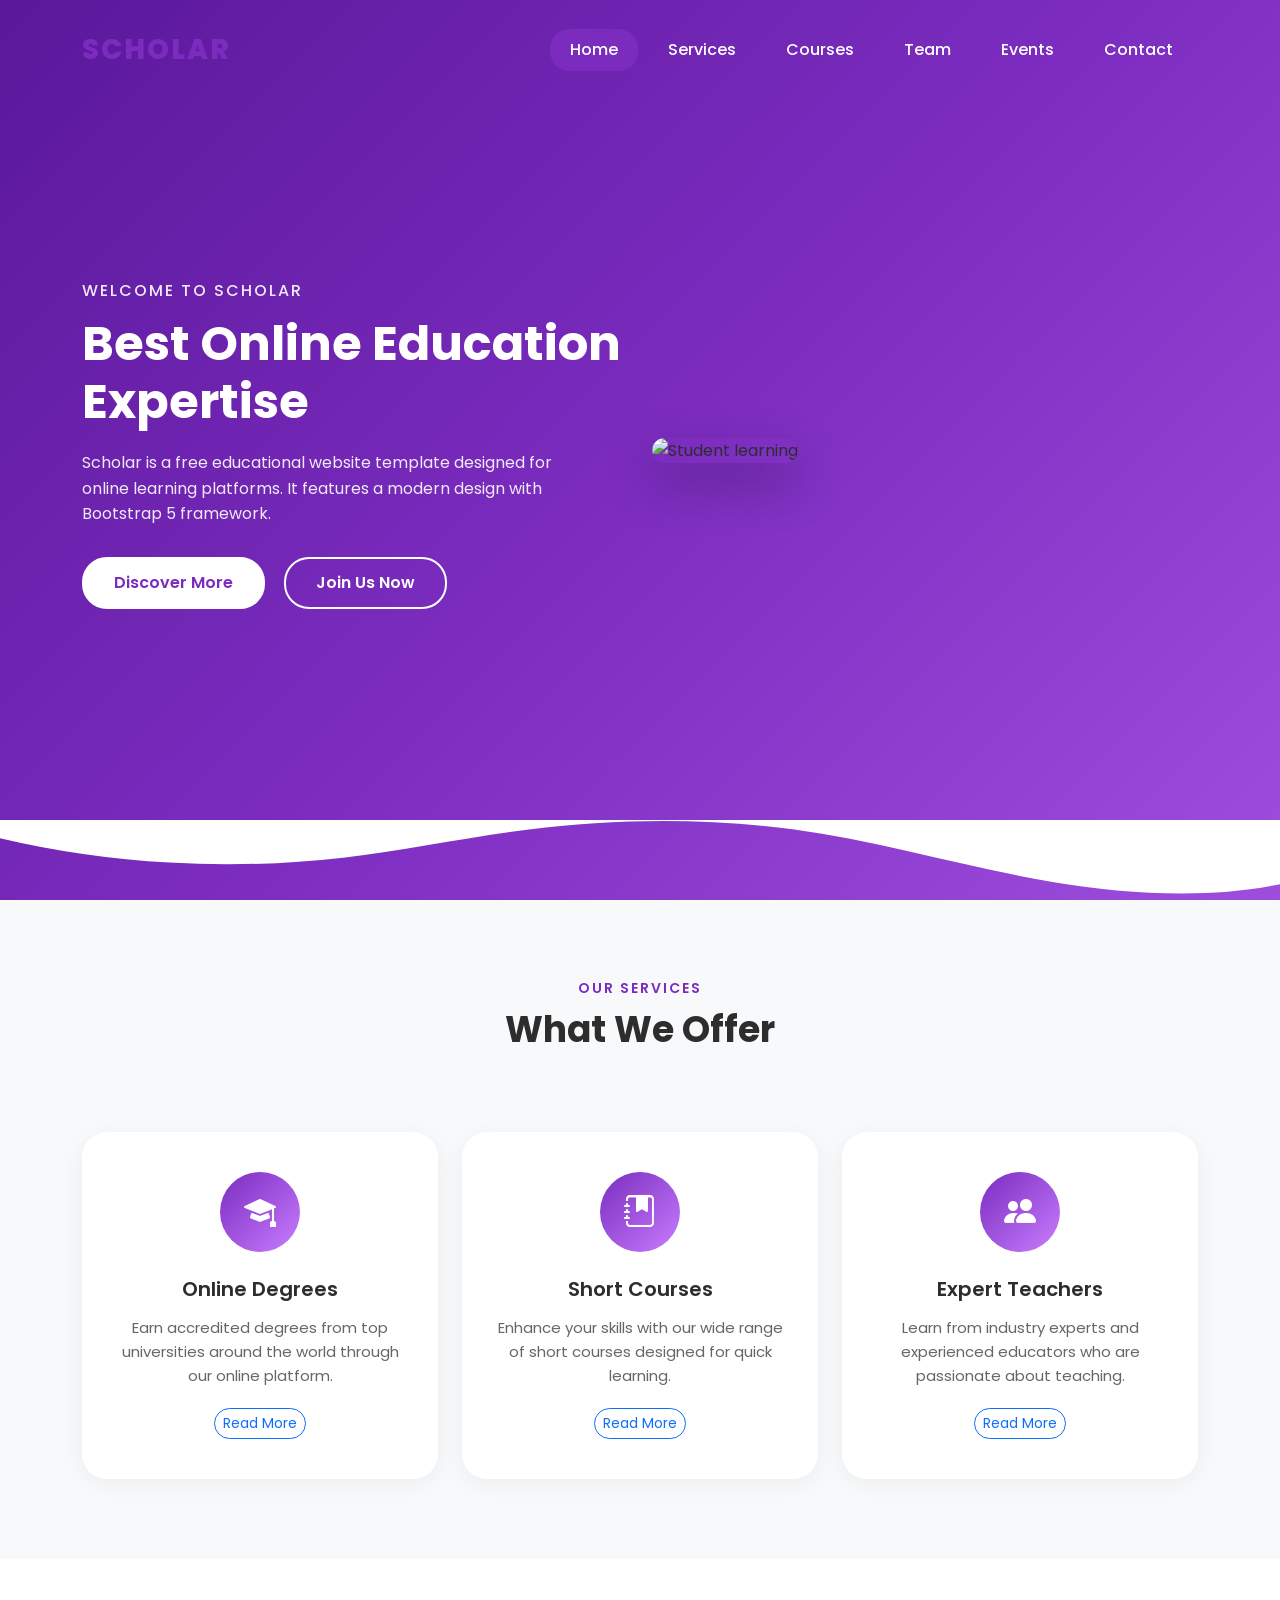
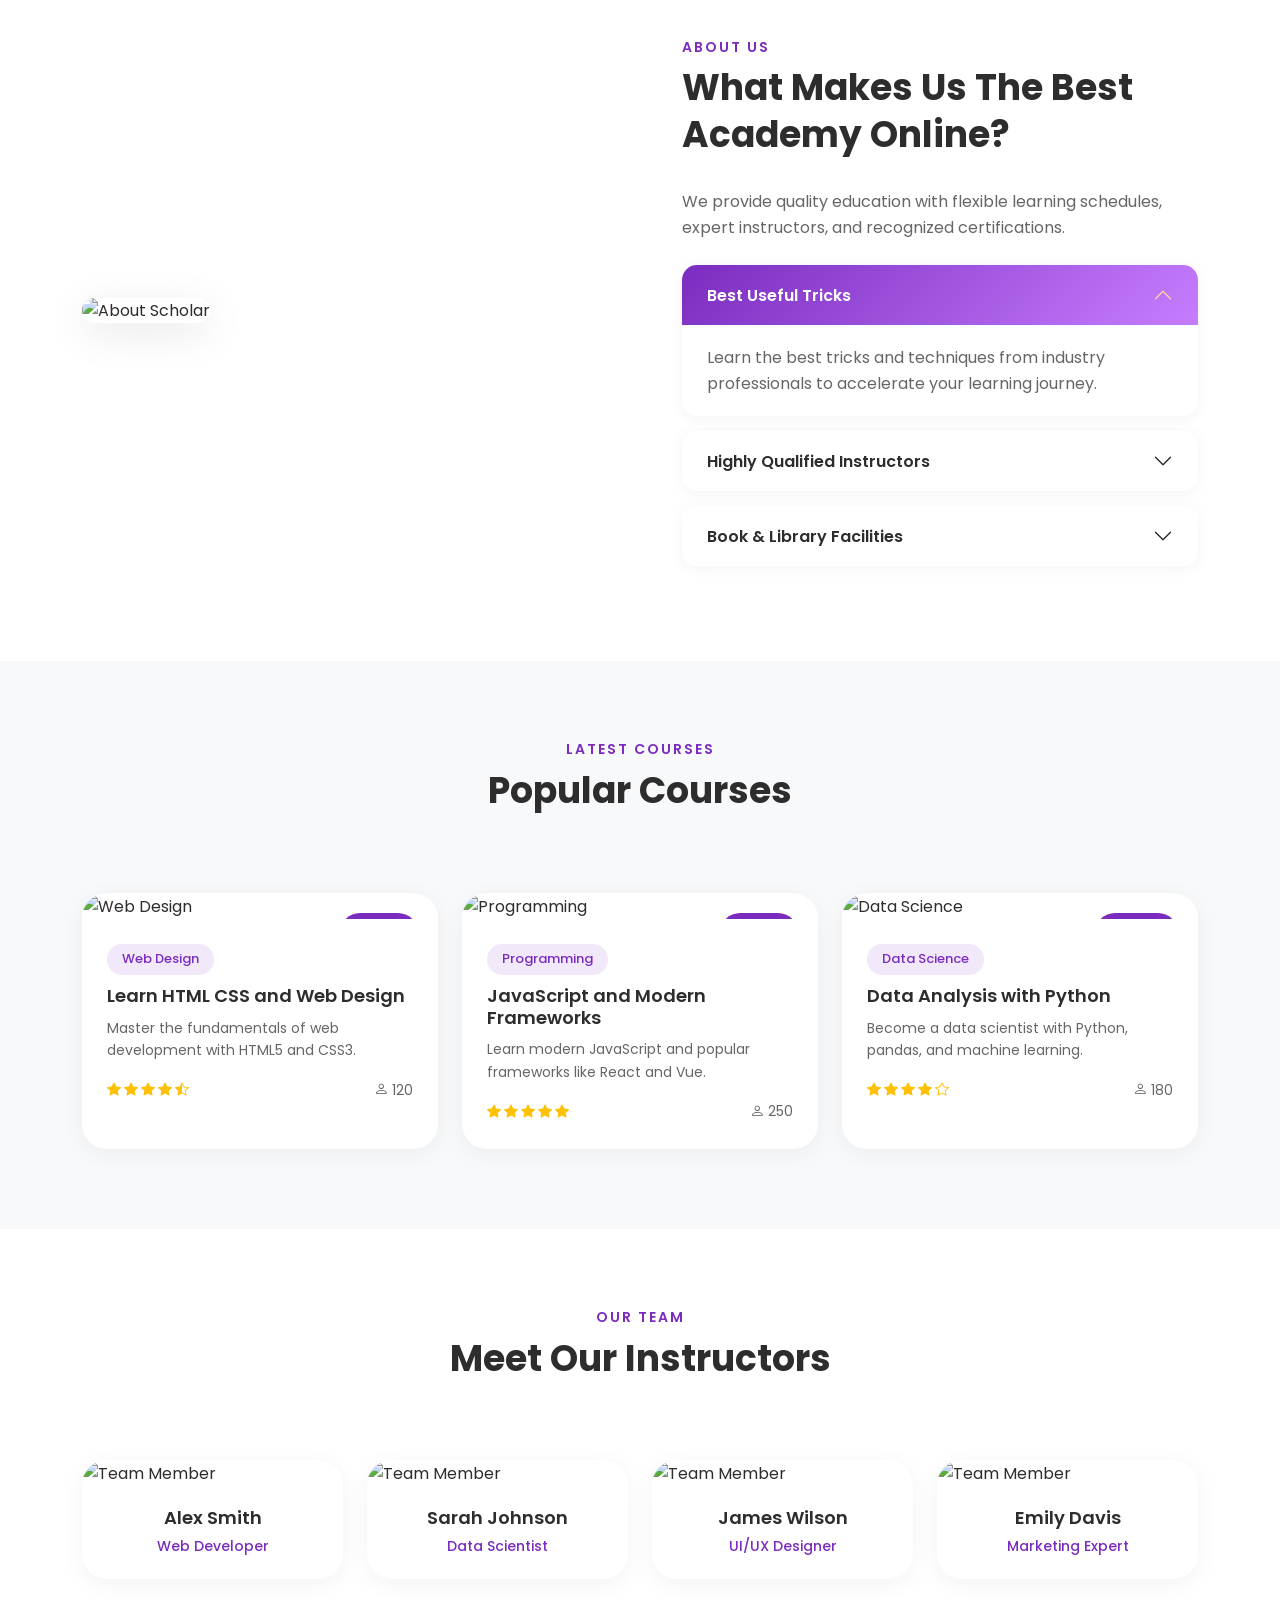
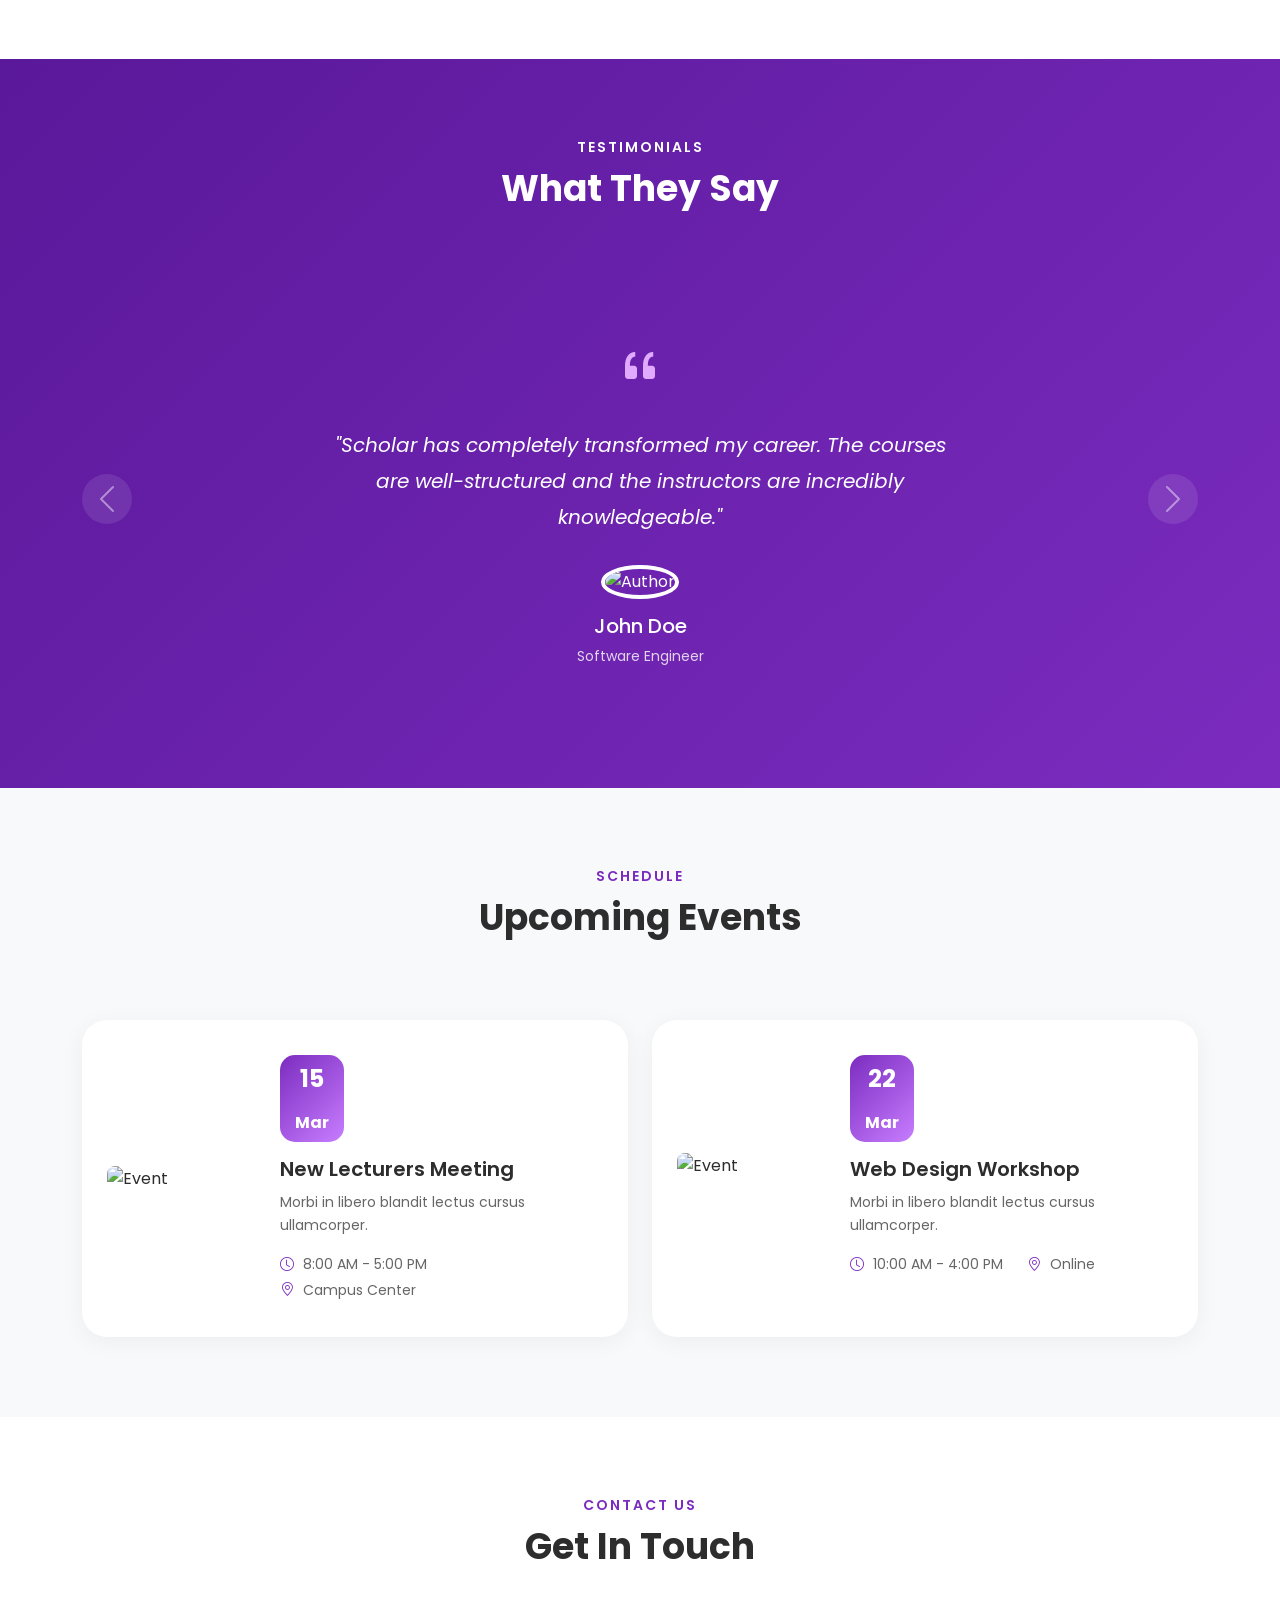
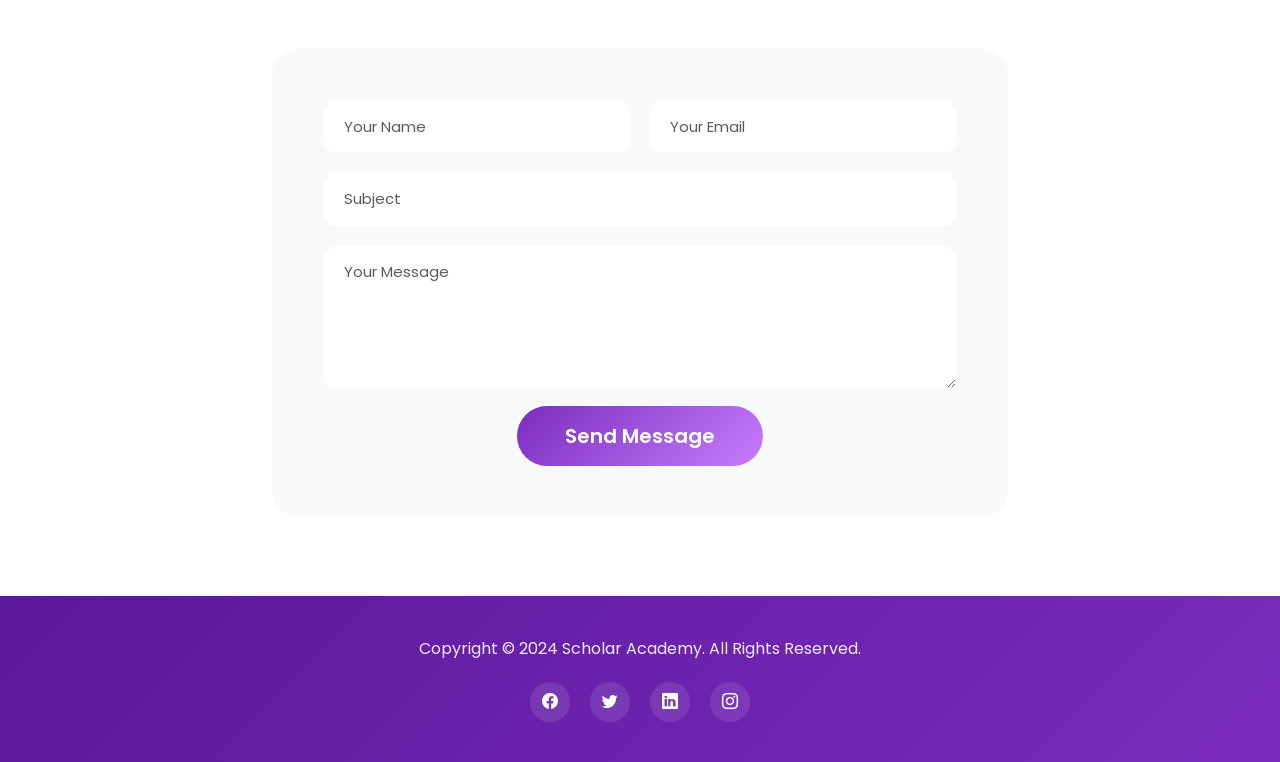
==== index.html @ 79c18589 "Add files via upload" ====
<!DOCTYPE html>
<html lang="en">
<head>
    <meta charset="UTF-8">
    <meta name="viewport" content="width=device-width, initial-scale=1.0">
    <title>Scholar - Educational Website Template</title>
    
    <!-- Bootstrap 5.3 CSS -->
    <link href="https://cdn.jsdelivr.net/npm/bootstrap@5.3.0/dist/css/bootstrap.min.css" rel="stylesheet">
    <!-- Bootstrap Icons -->
    <link rel="stylesheet" href="https://cdn.jsdelivr.net/npm/bootstrap-icons@1.10.0/font/bootstrap-icons.css">
    <!-- Google Fonts -->
    <link href="https://fonts.googleapis.com/css2?family=Poppins:wght@300;400;500;600;700;800&display=swap" rel="stylesheet">
    <!-- Custom CSS -->
    <link rel="stylesheet" href="assets/css/style.css">
</head>
<body>

    <!-- Preloader -->
    <div id="js-preloader" class="js-preloader">
        <div class="preloader-inner">
            <span class="dot"></span>
            <div class="dots">
                <span></span>
                <span></span>
                <span></span>
            </div>
        </div>
    </div>

    <!-- Header -->
    <header class="header-area header-sticky">
        <div class="container">
            <div class="row">
                <div class="col-12">
                    <nav class="main-nav navbar navbar-expand-lg">
                        <a href="#" class="logo navbar-brand">
                            <h1>SCHOLAR</h1>
                        </a>
                        <button class="navbar-toggler" type="button" data-bs-toggle="collapse" data-bs-target="#navbarNav">
                            <span class="navbar-toggler-icon"></span>
                        </button>
                        <div class="collapse navbar-collapse" id="navbarNav">
                            <ul class="navbar-nav ms-auto">
                                <li class="nav-item"><a href="#top" class="nav-link active">Home</a></li>
                                <li class="nav-item"><a href="#services" class="nav-link">Services</a></li>
                                <li class="nav-item"><a href="#courses" class="nav-link">Courses</a></li>
                                <li class="nav-item"><a href="#team" class="nav-link">Team</a></li>
                                <li class="nav-item"><a href="#events" class="nav-link">Events</a></li>
                                <li class="nav-item"><a href="#contact" class="nav-link">Contact</a></li>
                            </ul>
                        </div>
                    </nav>
                </div>
            </div>
        </div>
    </header>

    <!-- Hero Section -->
    <section class="section main-banner" id="top">
        <div class="container">
            <div class="row align-items-center">
                <div class="col-lg-6">
                    <div class="header-text">
                        <h6>Welcome to Scholar</h6>
                        <h2>Best Online Education Expertise</h2>
                        <p>Scholar is a free educational website template designed for online learning platforms. It features a modern design with Bootstrap 5 framework.</p>
                        <div class="buttons">
                            <a href="#courses" class="btn btn-primary">Discover More</a>
                            <a href="#contact" class="btn btn-outline-light">Join Us Now</a>
                        </div>
                    </div>
                </div>
                <div class="col-lg-6">
                    <div class="right-image">
                        <img src="https://images.unsplash.com/photo-1523050854058-8df90110c9f1?w=600&h=500&fit=crop" alt="Student learning" class="img-fluid rounded-4">
                    </div>
                </div>
            </div>
        </div>
        <div class="custom-shape-divider-bottom">
            <svg data-name="Layer 1" xmlns="http://www.w3.org/2000/svg" viewBox="0 0 1200 120" preserveAspectRatio="none">
                <path d="M321.39,56.44c58-10.79,114.16-30.13,172-41.86,82.39-16.72,168.19-17.73,250.45-.39C823.78,31,906.67,72,985.66,92.83c70.05,18.48,146.53,26.09,214.34,3V0H0V27.35A600.21,600.21,0,0,0,321.39,56.44Z" fill="#ffffff"></path>
            </svg>
        </div>
    </section>

    <!-- Services Section -->
    <section class="section services" id="services">
        <div class="container">
            <div class="row">
                <div class="col-lg-12 text-center mb-5">
                    <div class="section-heading">
                        <h6>Our Services</h6>
                        <h2>What We Offer</h2>
                    </div>
                </div>
            </div>
            <div class="row g-4">
                <div class="col-lg-4 col-md-6">
                    <div class="service-item">
                        <div class="icon">
                            <i class="bi bi-mortarboard-fill"></i>
                        </div>
                        <div class="main-content">
                            <h4>Online Degrees</h4>
                            <p>Earn accredited degrees from top universities around the world through our online platform.</p>
                            <a href="#" class="btn btn-sm btn-outline-primary rounded-pill">Read More</a>
                        </div>
                    </div>
                </div>
                <div class="col-lg-4 col-md-6">
                    <div class="service-item">
                        <div class="icon">
                            <i class="bi bi-journal-bookmark-fill"></i>
                        </div>
                        <div class="main-content">
                            <h4>Short Courses</h4>
                            <p>Enhance your skills with our wide range of short courses designed for quick learning.</p>
                            <a href="#" class="btn btn-sm btn-outline-primary rounded-pill">Read More</a>
                        </div>
                    </div>
                </div>
                <div class="col-lg-4 col-md-6">
                    <div class="service-item">
                        <div class="icon">
                            <i class="bi bi-people-fill"></i>
                        </div>
                        <div class="main-content">
                            <h4>Expert Teachers</h4>
                            <p>Learn from industry experts and experienced educators who are passionate about teaching.</p>
                            <a href="#" class="btn btn-sm btn-outline-primary rounded-pill">Read More</a>
                        </div>
                    </div>
                </div>
            </div>
        </div>
    </section>

    <!-- About/Accordion Section -->
    <section class="section about" id="about">
        <div class="container">
            <div class="row align-items-center">
                <div class="col-lg-6">
                    <div class="about-image">
                        <img src="https://images.unsplash.com/photo-1524178232363-1fb2b075b655?w=600&h=500&fit=crop" alt="About Scholar" class="img-fluid rounded-4">
                    </div>
                </div>
                <div class="col-lg-6">
                    <div class="about-content">
                        <div class="section-heading">
                            <h6>About Us</h6>
                            <h2>What Makes Us The Best Academy Online?</h2>
                        </div>
                        <p>We provide quality education with flexible learning schedules, expert instructors, and recognized certifications.</p>
                        
                        <div class="accordion" id="accordionExample">
                            <div class="accordion-item">
                                <h2 class="accordion-header">
                                    <button class="accordion-button" type="button" data-bs-toggle="collapse" data-bs-target="#collapseOne">
                                        Best Useful Tricks
                                    </button>
                                </h2>
                                <div id="collapseOne" class="accordion-collapse collapse show" data-bs-parent="#accordionExample">
                                    <div class="accordion-body">
                                        Learn the best tricks and techniques from industry professionals to accelerate your learning journey.
                                    </div>
                                </div>
                            </div>
                            <div class="accordion-item">
                                <h2 class="accordion-header">
                                    <button class="accordion-button collapsed" type="button" data-bs-toggle="collapse" data-bs-target="#collapseTwo">
                                        Highly Qualified Instructors
                                    </button>
                                </h2>
                                <div id="collapseTwo" class="accordion-collapse collapse" data-bs-parent="#accordionExample">
                                    <div class="accordion-body">
                                        Our instructors hold advanced degrees and have years of real-world experience in their fields.
                                    </div>
                                </div>
                            </div>
                            <div class="accordion-item">
                                <h2 class="accordion-header">
                                    <button class="accordion-button collapsed" type="button" data-bs-toggle="collapse" data-bs-target="#collapseThree">
                                        Book & Library Facilities
                                    </button>
                                </h2>
                                <div id="collapseThree" class="accordion-collapse collapse" data-bs-parent="#accordionExample">
                                    <div class="accordion-body">
                                        Access our extensive digital library with thousands of books, journals, and research papers.
                                    </div>
                                </div>
                            </div>
                        </div>
                    </div>
                </div>
            </div>
        </div>
    </section>

    <!-- Courses Section -->
    <section class="section courses" id="courses">
        <div class="container">
            <div class="row">
                <div class="col-lg-12 text-center mb-5">
                    <div class="section-heading">
                        <h6>Latest Courses</h6>
                        <h2>Popular Courses</h2>
                    </div>
                </div>
            </div>
            <div class="row g-4">
                <div class="col-lg-4 col-md-6">
                    <div class="course-item">
                        <div class="thumb">
                            <img src="https://images.unsplash.com/photo-1516321318423-f06f85e504b3?w=400&h=250&fit=crop" alt="Web Design" class="img-fluid">
                            <div class="price">
                                <span>$120</span>
                            </div>
                        </div>
                        <div class="down-content">
                            <span class="category">Web Design</span>
                            <h4>Learn HTML CSS and Web Design</h4>
                            <p>Master the fundamentals of web development with HTML5 and CSS3.</p>
                            <div class="info">
                                <div class="row">
                                    <div class="col-8">
                                        <ul class="stars">
                                            <li><i class="bi bi-star-fill"></i></li>
                                            <li><i class="bi bi-star-fill"></i></li>
                                            <li><i class="bi bi-star-fill"></i></li>
                                            <li><i class="bi bi-star-fill"></i></li>
                                            <li><i class="bi bi-star-half"></i></li>
                                        </ul>
                                    </div>
                                    <div class="col-4 text-end">
                                        <span class="students"><i class="bi bi-person"></i> 120</span>
                                    </div>
                                </div>
                            </div>
                        </div>
                    </div>
                </div>
                <div class="col-lg-4 col-md-6">
                    <div class="course-item">
                        <div class="thumb">
                            <img src="https://images.unsplash.com/photo-1587620962725-abab7fe55159?w=400&h=250&fit=crop" alt="Programming" class="img-fluid">
                            <div class="price">
                                <span>$180</span>
                            </div>
                        </div>
                        <div class="down-content">
                            <span class="category">Programming</span>
                            <h4>JavaScript and Modern Frameworks</h4>
                            <p>Learn modern JavaScript and popular frameworks like React and Vue.</p>
                            <div class="info">
                                <div class="row">
                                    <div class="col-8">
                                        <ul class="stars">
                                            <li><i class="bi bi-star-fill"></i></li>
                                            <li><i class="bi bi-star-fill"></i></li>
                                            <li><i class="bi bi-star-fill"></i></li>
                                            <li><i class="bi bi-star-fill"></i></li>
                                            <li><i class="bi bi-star-fill"></i></li>
                                        </ul>
                                    </div>
                                    <div class="col-4 text-end">
                                        <span class="students"><i class="bi bi-person"></i> 250</span>
                                    </div>
                                </div>
                            </div>
                        </div>
                    </div>
                </div>
                <div class="col-lg-4 col-md-6">
                    <div class="course-item">
                        <div class="thumb">
                            <img src="https://images.unsplash.com/photo-1551288049-bebda4e38f71?w=400&h=250&fit=crop" alt="Data Science" class="img-fluid">
                            <div class="price">
                                <span>$240</span>
                            </div>
                        </div>
                        <div class="down-content">
                            <span class="category">Data Science</span>
                            <h4>Data Analysis with Python</h4>
                            <p>Become a data scientist with Python, pandas, and machine learning.</p>
                            <div class="info">
                                <div class="row">
                                    <div class="col-8">
                                        <ul class="stars">
                                            <li><i class="bi bi-star-fill"></i></li>
                                            <li><i class="bi bi-star-fill"></i></li>
                                            <li><i class="bi bi-star-fill"></i></li>
                                            <li><i class="bi bi-star-fill"></i></li>
                                            <li><i class="bi bi-star"></i></li>
                                        </ul>
                                    </div>
                                    <div class="col-4 text-end">
                                        <span class="students"><i class="bi bi-person"></i> 180</span>
                                    </div>
                                </div>
                            </div>
                        </div>
                    </div>
                </div>
            </div>
        </div>
    </section>

    <!-- Team Section -->
    <section class="section team" id="team">
        <div class="container">
            <div class="row">
                <div class="col-lg-12 text-center mb-5">
                    <div class="section-heading">
                        <h6>Our Team</h6>
                        <h2>Meet Our Instructors</h2>
                    </div>
                </div>
            </div>
            <div class="row g-4">
                <div class="col-lg-3 col-md-6">
                    <div class="team-member">
                        <div class="thumb">
                            <img src="https://images.unsplash.com/photo-1560250097-0b93528c311a?w=300&h=300&fit=crop&crop=face" alt="Team Member" class="img-fluid">
                            <div class="hover-effect">
                                <ul class="social-icons">
                                    <li><a href="#"><i class="bi bi-facebook"></i></a></li>
                                    <li><a href="#"><i class="bi bi-twitter"></i></a></li>
                                    <li><a href="#"><i class="bi bi-linkedin"></i></a></li>
                                </ul>
                            </div>
                        </div>
                        <div class="down-content">
                            <h4>Alex Smith</h4>
                            <span>Web Developer</span>
                        </div>
                    </div>
                </div>
                <div class="col-lg-3 col-md-6">
                    <div class="team-member">
                        <div class="thumb">
                            <img src="https://images.unsplash.com/photo-1573496359142-b8d87734a5a2?w=300&h=300&fit=crop&crop=face" alt="Team Member" class="img-fluid">
                            <div class="hover-effect">
                                <ul class="social-icons">
                                    <li><a href="#"><i class="bi bi-facebook"></i></a></li>
                                    <li><a href="#"><i class="bi bi-twitter"></i></a></li>
                                    <li><a href="#"><i class="bi bi-linkedin"></i></a></li>
                                </ul>
                            </div>
                        </div>
                        <div class="down-content">
                            <h4>Sarah Johnson</h4>
                            <span>Data Scientist</span>
                        </div>
                    </div>
                </div>
                <div class="col-lg-3 col-md-6">
                    <div class="team-member">
                        <div class="thumb">
                            <img src="https://images.unsplash.com/photo-1472099645785-5658abf4ff4e?w=300&h=300&fit=crop&crop=face" alt="Team Member" class="img-fluid">
                            <div class="hover-effect">
                                <ul class="social-icons">
                                    <li><a href="#"><i class="bi bi-facebook"></i></a></li>
                                    <li><a href="#"><i class="bi bi-twitter"></i></a></li>
                                    <li><a href="#"><i class="bi bi-linkedin"></i></a></li>
                                </ul>
                            </div>
                        </div>
                        <div class="down-content">
                            <h4>James Wilson</h4>
                            <span>UI/UX Designer</span>
                        </div>
                    </div>
                </div>
                <div class="col-lg-3 col-md-6">
                    <div class="team-member">
                        <div class="thumb">
                            <img src="https://images.unsplash.com/photo-1580489944761-15a19d654956?w=300&h=300&fit=crop&crop=face" alt="Team Member" class="img-fluid">
                            <div class="hover-effect">
                                <ul class="social-icons">
                                    <li><a href="#"><i class="bi bi-facebook"></i></a></li>
                                    <li><a href="#"><i class="bi bi-twitter"></i></a></li>
                                    <li><a href="#"><i class="bi bi-linkedin"></i></a></li>
                                </ul>
                            </div>
                        </div>
                        <div class="down-content">
                            <h4>Emily Davis</h4>
                            <span>Marketing Expert</span>
                        </div>
                    </div>
                </div>
            </div>
        </div>
    </section>

    <!-- Testimonials Section -->
    <section class="section testimonials">
        <div class="container">
            <div class="row">
                <div class="col-lg-12 text-center mb-5">
                    <div class="section-heading">
                        <h6>Testimonials</h6>
                        <h2>What They Say</h2>
                    </div>
                </div>
            </div>
            <div id="testimonialCarousel" class="carousel slide" data-bs-ride="carousel">
                <div class="carousel-inner">
                    <div class="carousel-item active">
                        <div class="testimonial-item text-center">
                            <div class="icon"><i class="bi bi-quote"></i></div>
                            <p>"Scholar has completely transformed my career. The courses are well-structured and the instructors are incredibly knowledgeable."</p>
                            <div class="author">
                                <img src="https://images.unsplash.com/photo-1507003211169-0a1dd7228f2d?w=80&h=80&fit=crop&crop=face" alt="Author" class="rounded-circle">
                                <h4>John Doe</h4>
                                <span>Software Engineer</span>
                            </div>
                        </div>
                    </div>
                    <div class="carousel-item">
                        <div class="testimonial-item text-center">
                            <div class="icon"><i class="bi bi-quote"></i></div>
                            <p>"The flexibility of online learning combined with expert guidance made all the difference. Highly recommended!"</p>
                            <div class="author">
                                <img src="https://images.unsplash.com/photo-1494790108377-be9c29b29330?w=80&h=80&fit=crop&crop=face" alt="Author" class="rounded-circle">
                                <h4>Jane Smith</h4>
                                <span>Data Analyst</span>
                            </div>
                        </div>
                    </div>
                    <div class="carousel-item">
                        <div class="testimonial-item text-center">
                            <div class="icon"><i class="bi bi-quote"></i></div>
                            <p>"Best investment I've made in my education. The community support and resources are outstanding."</p>
                            <div class="author">
                                <img src="https://images.unsplash.com/photo-1500648767791-00dcc994a43e?w=80&h=80&fit=crop&crop=face" alt="Author" class="rounded-circle">
                                <h4>Michael Brown</h4>
                                <span>Product Manager</span>
                            </div>
                        </div>
                    </div>
                </div>
                <button class="carousel-control-prev" type="button" data-bs-target="#testimonialCarousel" data-bs-slide="prev">
                    <span class="carousel-control-prev-icon"></span>
                </button>
                <button class="carousel-control-next" type="button" data-bs-target="#testimonialCarousel" data-bs-slide="next">
                    <span class="carousel-control-next-icon"></span>
                </button>
            </div>
        </div>
    </section>

    <!-- Events Section -->
    <section class="section events" id="events">
        <div class="container">
            <div class="row">
                <div class="col-lg-12 text-center mb-5">
                    <div class="section-heading">
                        <h6>Schedule</h6>
                        <h2>Upcoming Events</h2>
                    </div>
                </div>
            </div>
            <div class="row g-4">
                <div class="col-lg-6">
                    <div class="event-item">
                        <div class="row align-items-center">
                            <div class="col-lg-4 col-sm-5">
                                <div class="image">
                                    <img src="https://images.unsplash.com/photo-1544531586-fde5298cdd40?w=300&h=200&fit=crop" alt="Event" class="img-fluid rounded-3">
                                </div>
                            </div>
                            <div class="col-lg-8 col-sm-7">
                                <div class="right-content">
                                    <ul class="date">
                                        <li><span>15</span><br>Mar</li>
                                    </ul>
                                    <a href="#"><h4>New Lecturers Meeting</h4></a>
                                    <p>Morbi in libero blandit lectus cursus ullamcorper.</p>
                                    <ul class="info">
                                        <li><i class="bi bi-clock"></i> 8:00 AM - 5:00 PM</li>
                                        <li><i class="bi bi-geo-alt"></i> Campus Center</li>
                                    </ul>
                                </div>
                            </div>
                        </div>
                    </div>
                </div>
                <div class="col-lg-6">
                    <div class="event-item">
                        <div class="row align-items-center">
                            <div class="col-lg-4 col-sm-5">
                                <div class="image">
                                    <img src="https://images.unsplash.com/photo-1524178232363-1fb2b075b655?w=300&h=200&fit=crop" alt="Event" class="img-fluid rounded-3">
                                </div>
                            </div>
                            <div class="col-lg-8 col-sm-7">
                                <div class="right-content">
                                    <ul class="date">
                                        <li><span>22</span><br>Mar</li>
                                    </ul>
                                    <a href="#"><h4>Web Design Workshop</h4></a>
                                    <p>Morbi in libero blandit lectus cursus ullamcorper.</p>
                                    <ul class="info">
                                        <li><i class="bi bi-clock"></i> 10:00 AM - 4:00 PM</li>
                                        <li><i class="bi bi-geo-alt"></i> Online</li>
                                    </ul>
                                </div>
                            </div>
                        </div>
                    </div>
                </div>
            </div>
        </div>
    </section>

    <!-- Contact Section -->
    <section class="section contact" id="contact">
        <div class="container">
            <div class="row">
                <div class="col-lg-12 text-center mb-5">
                    <div class="section-heading">
                        <h6>Contact Us</h6>
                        <h2>Get In Touch</h2>
                    </div>
                </div>
            </div>
            <div class="row">
                <div class="col-lg-8 offset-lg-2">
                    <form id="contactForm" class="contact-form">
                        <div class="row g-3">
                            <div class="col-md-6">
                                <input type="text" class="form-control" placeholder="Your Name" required>
                            </div>
                            <div class="col-md-6">
                                <input type="email" class="form-control" placeholder="Your Email" required>
                            </div>
                            <div class="col-12">
                                <input type="text" class="form-control" placeholder="Subject">
                            </div>
                            <div class="col-12">
                                <textarea class="form-control" rows="5" placeholder="Your Message" required></textarea>
                            </div>
                            <div class="col-12 text-center">
                                <button type="submit" class="btn btn-primary btn-lg rounded-pill px-5">Send Message</button>
                            </div>
                        </div>
                    </form>
                </div>
            </div>
        </div>
    </section>

    <!-- Footer -->
    <footer class="footer">
        <div class="container">
            <div class="row">
                <div class="col-lg-12 text-center">
                    <p>Copyright © 2024 Scholar Academy. All Rights Reserved.</p>
                    <ul class="social-links">
                        <li><a href="#"><i class="bi bi-facebook"></i></a></li>
                        <li><a href="#"><i class="bi bi-twitter"></i></a></li>
                        <li><a href="#"><i class="bi bi-linkedin"></i></a></li>
                        <li><a href="#"><i class="bi bi-instagram"></i></a></li>
                    </ul>
                </div>
            </div>
        </div>
    </footer>

    <!-- Bootstrap JS -->
    <script src="https://cdn.jsdelivr.net/npm/bootstrap@5.3.0/dist/js/bootstrap.bundle.min.js"></script>
    <!-- Custom JS -->
    <script src="assets/js/script.js"></script>
</body>
</html>
---- assets/css/style.css ----
/* ========================================
   Scholar Template - Custom Styles
   Based on TemplateMo 586 Scholar
   ======================================== */

/* Global Variables */
:root {
    --primary-color: #7b2cbf;
    --primary-light: #9d4edd;
    --primary-dark: #5a189a;
    --secondary-color: #c77dff;
    --accent-color: #e0aaff;
    --text-dark: #2d2d2d;
    --text-light: #666;
    --white: #ffffff;
    --light-bg: #f8f9fa;
    --border-radius: 25px;
    --transition: all 0.3s ease;
}

/* Base Styles */
* {
    margin: 0;
    padding: 0;
    box-sizing: border-box;
}

body {
    font-family: 'Poppins', sans-serif;
    color: var(--text-dark);
    line-height: 1.6;
    overflow-x: hidden;
}

a {
    text-decoration: none;
    color: inherit;
    transition: var(--transition);
}

ul {
    list-style: none;
    padding: 0;
    margin: 0;
}

/* Preloader */
.js-preloader {
    position: fixed;
    top: 0;
    left: 0;
    width: 100%;
    height: 100%;
    background: var(--white);
    z-index: 9999;
    display: flex;
    align-items: center;
    justify-content: center;
    transition: opacity 0.5s ease;
}

.js-preloader.loaded {
    opacity: 0;
    pointer-events: none;
}

.preloader-inner {
    position: relative;
    width: 142px;
    height: 40px;
}

.preloader-inner .dot {
    position: absolute;
    width: 16px;
    height: 16px;
    top: 12px;
    left: 15px;
    background: var(--primary-color);
    border-radius: 50%;
    transform: translateX(0);
    animation: dot 2.8s infinite linear;
}

.preloader-inner .dots {
    transform: translateX(0);
    margin-top: 12px;
    margin-left: 31px;
    animation: dots 2.8s infinite linear;
}

.preloader-inner .dots span {
    display: block;
    float: left;
    width: 16px;
    height: 16px;
    margin-left: 16px;
    background: var(--primary-color);
    border-radius: 50%;
}

@keyframes dot {
    50% { transform: translateX(96px); }
}

@keyframes dots {
    50% { transform: translateX(-31px); }
}

/* Header */
.header-area {
    position: absolute;
    top: 0;
    left: 0;
    right: 0;
    z-index: 100;
    padding: 20px 0;
    transition: var(--transition);
}

.header-area.header-sticky {
    position: fixed;
    background: var(--white);
    box-shadow: 0 2px 20px rgba(0,0,0,0.1);
    padding: 10px 0;
    animation: slideDown 0.5s ease;
}

@keyframes slideDown {
    from { transform: translateY(-100%); }
    to { transform: translateY(0); }
}

.header-area .logo h1 {
    font-size: 28px;
    font-weight: 800;
    color: var(--primary-color);
    margin: 0;
    letter-spacing: 2px;
}

.header-area .nav-link {
    font-weight: 500;
    color: var(--white) !important;
    padding: 8px 20px !important;
    margin: 0 5px;
    border-radius: 20px;
    transition: var(--transition);
}

.header-area.header-sticky .nav-link {
    color: var(--text-dark) !important;
}

.header-area .nav-link:hover,
.header-area .nav-link.active {
    background: var(--primary-color);
    color: var(--white) !important;
}

.header-area.header-sticky .nav-link:hover,
.header-area.header-sticky .nav-link.active {
    background: var(--primary-color);
    color: var(--white) !important;
}

.navbar-toggler {
    border: none;
    color: var(--white);
}

.header-sticky .navbar-toggler {
    color: var(--text-dark);
}

/* Hero Section */
.main-banner {
    position: relative;
    background: linear-gradient(135deg, var(--primary-dark) 0%, var(--primary-color) 50%, var(--primary-light) 100%);
    padding: 180px 0 150px;
    overflow: hidden;
    min-height: 100vh;
    display: flex;
    align-items: center;
}

.main-banner .header-text {
    color: var(--white);
}

.main-banner .header-text h6 {
    font-size: 16px;
    text-transform: uppercase;
    letter-spacing: 2px;
    margin-bottom: 15px;
    opacity: 0.9;
}

.main-banner .header-text h2 {
    font-size: 48px;
    font-weight: 700;
    line-height: 1.2;
    margin-bottom: 20px;
}

.main-banner .header-text p {
    font-size: 16px;
    opacity: 0.9;
    margin-bottom: 30px;
    max-width: 500px;
}

.main-banner .buttons .btn {
    padding: 12px 30px;
    border-radius: 25px;
    font-weight: 600;
    margin-right: 15px;
    margin-bottom: 10px;
    transition: var(--transition);
}

.main-banner .buttons .btn-primary {
    background: var(--white);
    color: var(--primary-color);
    border: 2px solid var(--white);
}

.main-banner .buttons .btn-primary:hover {
    background: transparent;
    color: var(--white);
}

.main-banner .buttons .btn-outline-light {
    border: 2px solid var(--white);
    color: var(--white);
}

.main-banner .buttons .btn-outline-light:hover {
    background: var(--white);
    color: var(--primary-color);
}

.main-banner .right-image {
    position: relative;
}

.main-banner .right-image img {
    border-radius: var(--border-radius);
    box-shadow: 0 20px 50px rgba(0,0,0,0.3);
    animation: float 3s ease-in-out infinite;
}

@keyframes float {
    0%, 100% { transform: translateY(0); }
    50% { transform: translateY(-20px); }
}

.custom-shape-divider-bottom {
    position: absolute;
    bottom: 0;
    left: 0;
    width: 100%;
    overflow: hidden;
    line-height: 0;
}

.custom-shape-divider-bottom svg {
    position: relative;
    display: block;
    width: calc(100% + 1.3px);
    height: 80px;
}

/* Section Styles */
.section {
    padding: 80px 0;
}

.section-heading {
    margin-bottom: 30px;
}

.section-heading h6 {
    color: var(--primary-color);
    font-size: 14px;
    text-transform: uppercase;
    letter-spacing: 2px;
    font-weight: 600;
    margin-bottom: 10px;
}

.section-heading h2 {
    font-size: 36px;
    font-weight: 700;
    color: var(--text-dark);
    line-height: 1.3;
}

/* Services Section */
.services {
    background: var(--light-bg);
}

.service-item {
    background: var(--white);
    padding: 40px 30px;
    border-radius: var(--border-radius);
    text-align: center;
    box-shadow: 0 5px 25px rgba(0,0,0,0.05);
    transition: var(--transition);
    height: 100%;
}

.service-item:hover {
    transform: translateY(-10px);
    box-shadow: 0 15px 40px rgba(123, 44, 191, 0.15);
}

.service-item .icon {
    width: 80px;
    height: 80px;
    background: linear-gradient(135deg, var(--primary-color), var(--secondary-color));
    border-radius: 50%;
    display: flex;
    align-items: center;
    justify-content: center;
    margin: 0 auto 25px;
}

.service-item .icon i {
    font-size: 32px;
    color: var(--white);
}

.service-item h4 {
    font-size: 20px;
    font-weight: 600;
    margin-bottom: 15px;
}

.service-item p {
    color: var(--text-light);
    font-size: 15px;
    margin-bottom: 20px;
}

/* About Section */
.about {
    background: var(--white);
}

.about-image img {
    border-radius: var(--border-radius);
    box-shadow: 0 10px 40px rgba(0,0,0,0.1);
}

.about-content {
    padding-left: 30px;
}

.about-content .section-heading {
    text-align: left;
}

.about-content p {
    color: var(--text-light);
    margin-bottom: 25px;
}

/* Accordion */
.accordion-item {
    border: none;
    margin-bottom: 15px;
    border-radius: 15px !important;
    overflow: hidden;
    box-shadow: 0 2px 15px rgba(0,0,0,0.05);
}

.accordion-button {
    padding: 20px 25px;
    font-weight: 600;
    color: var(--text-dark);
    background: var(--white);
    border: none;
    box-shadow: none !important;
}

.accordion-button:not(.collapsed) {
    background: linear-gradient(135deg, var(--primary-color), var(--secondary-color));
    color: var(--white);
}

.accordion-button::after {
    filter: invert(0);
}

.accordion-button:not(.collapsed)::after {
    filter: invert(1);
}

.accordion-body {
    padding: 20px 25px;
    color: var(--text-light);
    background: var(--white);
}

/* Courses Section */
.courses {
    background: var(--light-bg);
}

.course-item {
    background: var(--white);
    border-radius: var(--border-radius);
    overflow: hidden;
    box-shadow: 0 5px 25px rgba(0,0,0,0.05);
    transition: var(--transition);
    height: 100%;
}

.course-item:hover {
    transform: translateY(-10px);
    box-shadow: 0 15px 40px rgba(123, 44, 191, 0.15);
}

.course-item .thumb {
    position: relative;
    overflow: hidden;
}

.course-item .thumb img {
    width: 100%;
    height: 220px;
    object-fit: cover;
    transition: var(--transition);
}

.course-item:hover .thumb img {
    transform: scale(1.1);
}

.course-item .price {
    position: absolute;
    top: 20px;
    right: 20px;
    background: var(--primary-color);
    color: var(--white);
    padding: 8px 20px;
    border-radius: 20px;
    font-weight: 600;
}

.course-item .down-content {
    padding: 25px;
}

.course-item .category {
    display: inline-block;
    background: rgba(123, 44, 191, 0.1);
    color: var(--primary-color);
    padding: 5px 15px;
    border-radius: 15px;
    font-size: 13px;
    font-weight: 500;
    margin-bottom: 10px;
}

.course-item h4 {
    font-size: 18px;
    font-weight: 600;
    margin-bottom: 10px;
    color: var(--text-dark);
}

.course-item p {
    color: var(--text-light);
    font-size: 14px;
    margin-bottom: 15px;
}

.course-item .stars {
    display: flex;
    gap: 3px;
}

.course-item .stars li i {
    color: #ffc107;
    font-size: 14px;
}

.course-item .students {
    color: var(--text-light);
    font-size: 14px;
}

/* Team Section */
.team {
    background: var(--white);
}

.team-member {
    background: var(--white);
    border-radius: var(--border-radius);
    overflow: hidden;
    box-shadow: 0 5px 25px rgba(0,0,0,0.05);
    transition: var(--transition);
}

.team-member:hover {
    transform: translateY(-10px);
    box-shadow: 0 15px 40px rgba(123, 44, 191, 0.15);
}

.team-member .thumb {
    position: relative;
    overflow: hidden;
}

.team-member .thumb img {
    width: 100%;
    height: 300px;
    object-fit: cover;
}

.team-member .hover-effect {
    position: absolute;
    bottom: -50px;
    left: 0;
    right: 0;
    background: linear-gradient(to top, rgba(123, 44, 191, 0.9), transparent);
    padding: 30px 20px 20px;
    text-align: center;
    transition: var(--transition);
    opacity: 0;
}

.team-member:hover .hover-effect {
    bottom: 0;
    opacity: 1;
}

.team-member .hover-effect .social-icons {
    display: flex;
    justify-content: center;
    gap: 15px;
}

.team-member .hover-effect .social-icons a {
    width: 35px;
    height: 35px;
    background: var(--white);
    border-radius: 50%;
    display: flex;
    align-items: center;
    justify-content: center;
    color: var(--primary-color);
    transition: var(--transition);
}

.team-member .hover-effect .social-icons a:hover {
    background: var(--primary-dark);
    color: var(--white);
}

.team-member .down-content {
    padding: 20px;
    text-align: center;
}

.team-member .down-content h4 {
    font-size: 18px;
    font-weight: 600;
    margin-bottom: 5px;
}

.team-member .down-content span {
    color: var(--primary-color);
    font-size: 14px;
    font-weight: 500;
}

/* Testimonials */
.testimonials {
    background: linear-gradient(135deg, var(--primary-dark), var(--primary-color));
    color: var(--white);
}

.testimonials .section-heading h2,
.testimonials .section-heading h6 {
    color: var(--white);
}

.testimonial-item {
    max-width: 700px;
    margin: 0 auto;
    padding: 40px;
}

.testimonial-item .icon {
    font-size: 48px;
    color: var(--accent-color);
    margin-bottom: 20px;
}

.testimonial-item p {
    font-size: 20px;
    font-style: italic;
    margin-bottom: 30px;
    line-height: 1.8;
}

.testimonial-item .author img {
    width: 80px;
    height: 80px;
    object-fit: cover;
    margin-bottom: 15px;
    border: 4px solid var(--white);
}

.testimonial-item .author h4 {
    font-size: 20px;
    margin-bottom: 5px;
}

.testimonial-item .author span {
    opacity: 0.8;
    font-size: 14px;
}

.carousel-control-prev,
.carousel-control-next {
    width: 50px;
    height: 50px;
    background: rgba(255,255,255,0.2);
    border-radius: 50%;
    top: 50%;
    transform: translateY(-50%);
}

/* Events Section */
.events {
    background: var(--light-bg);
}

.event-item {
    background: var(--white);
    border-radius: var(--border-radius);
    padding: 25px;
    box-shadow: 0 5px 25px rgba(0,0,0,0.05);
    transition: var(--transition);
    height: 100%;
}

.event-item:hover {
    transform: translateY(-5px);
    box-shadow: 0 10px 30px rgba(123, 44, 191, 0.1);
}

.event-item .image img {
    border-radius: 15px;
    width: 100%;
    height: 180px;
    object-fit: cover;
}

.event-item .right-content {
    padding: 10px 0;
}

.event-item .date {
    display: flex;
    margin-bottom: 15px;
}

.event-item .date li {
    background: linear-gradient(135deg, var(--primary-color), var(--secondary-color));
    color: var(--white);
    padding: 10px 15px;
    border-radius: 15px;
    text-align: center;
    font-weight: 700;
    line-height: 1.2;
}

.event-item .date li span {
    font-size: 24px;
    display: block;
}

.event-item h4 {
    font-size: 20px;
    font-weight: 600;
    margin-bottom: 10px;
    color: var(--text-dark);
}

.event-item h4:hover {
    color: var(--primary-color);
}

.event-item p {
    color: var(--text-light);
    font-size: 14px;
    margin-bottom: 15px;
}

.event-item .info li {
    display: inline-block;
    margin-right: 20px;
    color: var(--text-light);
    font-size: 14px;
}

.event-item .info li i {
    color: var(--primary-color);
    margin-right: 5px;
}

/* Contact Section */
.contact {
    background: var(--white);
}

.contact-form {
    background: var(--light-bg);
    padding: 50px;
    border-radius: var(--border-radius);
}

.contact-form .form-control {
    padding: 15px 20px;
    border: 2px solid transparent;
    border-radius: 15px;
    font-size: 15px;
    transition: var(--transition);
}

.contact-form .form-control:focus {
    border-color: var(--primary-color);
    box-shadow: 0 0 0 0.2rem rgba(123, 44, 191, 0.1);
}

.contact-form .btn-primary {
    background: linear-gradient(135deg, var(--primary-color), var(--secondary-color));
    border: none;
    padding: 15px 40px;
    font-weight: 600;
    transition: var(--transition);
}

.contact-form .btn-primary:hover {
    transform: translateY(-3px);
    box-shadow: 0 10px 30px rgba(123, 44, 191, 0.3);
}

/* Footer */
.footer {
    background: linear-gradient(135deg, var(--primary-dark), var(--primary-color));
    color: var(--white);
    padding: 40px 0;
    text-align: center;
}

.footer p {
    margin-bottom: 20px;
    opacity: 0.9;
}

.footer .social-links {
    display: flex;
    justify-content: center;
    gap: 20px;
}

.footer .social-links a {
    width: 40px;
    height: 40px;
    background: rgba(255,255,255,0.1);
    border-radius: 50%;
    display: flex;
    align-items: center;
    justify-content: center;
    color: var(--white);
    transition: var(--transition);
}

.footer .social-links a:hover {
    background: var(--white);
    color: var(--primary-color);
    transform: translateY(-3px);
}

/* Scroll to Top */
.scroll-to-top {
    position: fixed;
    bottom: 30px;
    right: 30px;
    width: 50px;
    height: 50px;
    background: linear-gradient(135deg, var(--primary-color), var(--secondary-color));
    color: var(--white);
    border-radius: 50%;
    display: flex;
    align-items: center;
    justify-content: center;
    cursor: pointer;
    opacity: 0;
    visibility: hidden;
    transition: var(--transition);
    z-index: 99;
    box-shadow: 0 5px 20px rgba(123, 44, 191, 0.3);
}

.scroll-to-top.active {
    opacity: 1;
    visibility: visible;
}

.scroll-to-top:hover {
    transform: translateY(-5px);
}

/* Responsive */
@media (max-width: 991px) {
    .main-banner {
        padding: 150px 0 120px;
        text-align: center;
    }
    
    .main-banner .header-text h2 {
        font-size: 36px;
    }
    
    .main-banner .right-image {
        margin-top: 40px;
    }
    
    .about-content {
        padding-left: 0;
        margin-top: 40px;
    }
    
    .section-heading h2 {
        font-size: 28px;
    }
    
    .event-item .right-content {
        padding: 20px 0 0;
    }
}

@media (max-width: 767px) {
    .main-banner .header-text h2 {
        font-size: 28px;
    }
    
    .contact-form {
        padding: 30px;
    }
    
    .section {
        padding: 60px 0;
    }
}
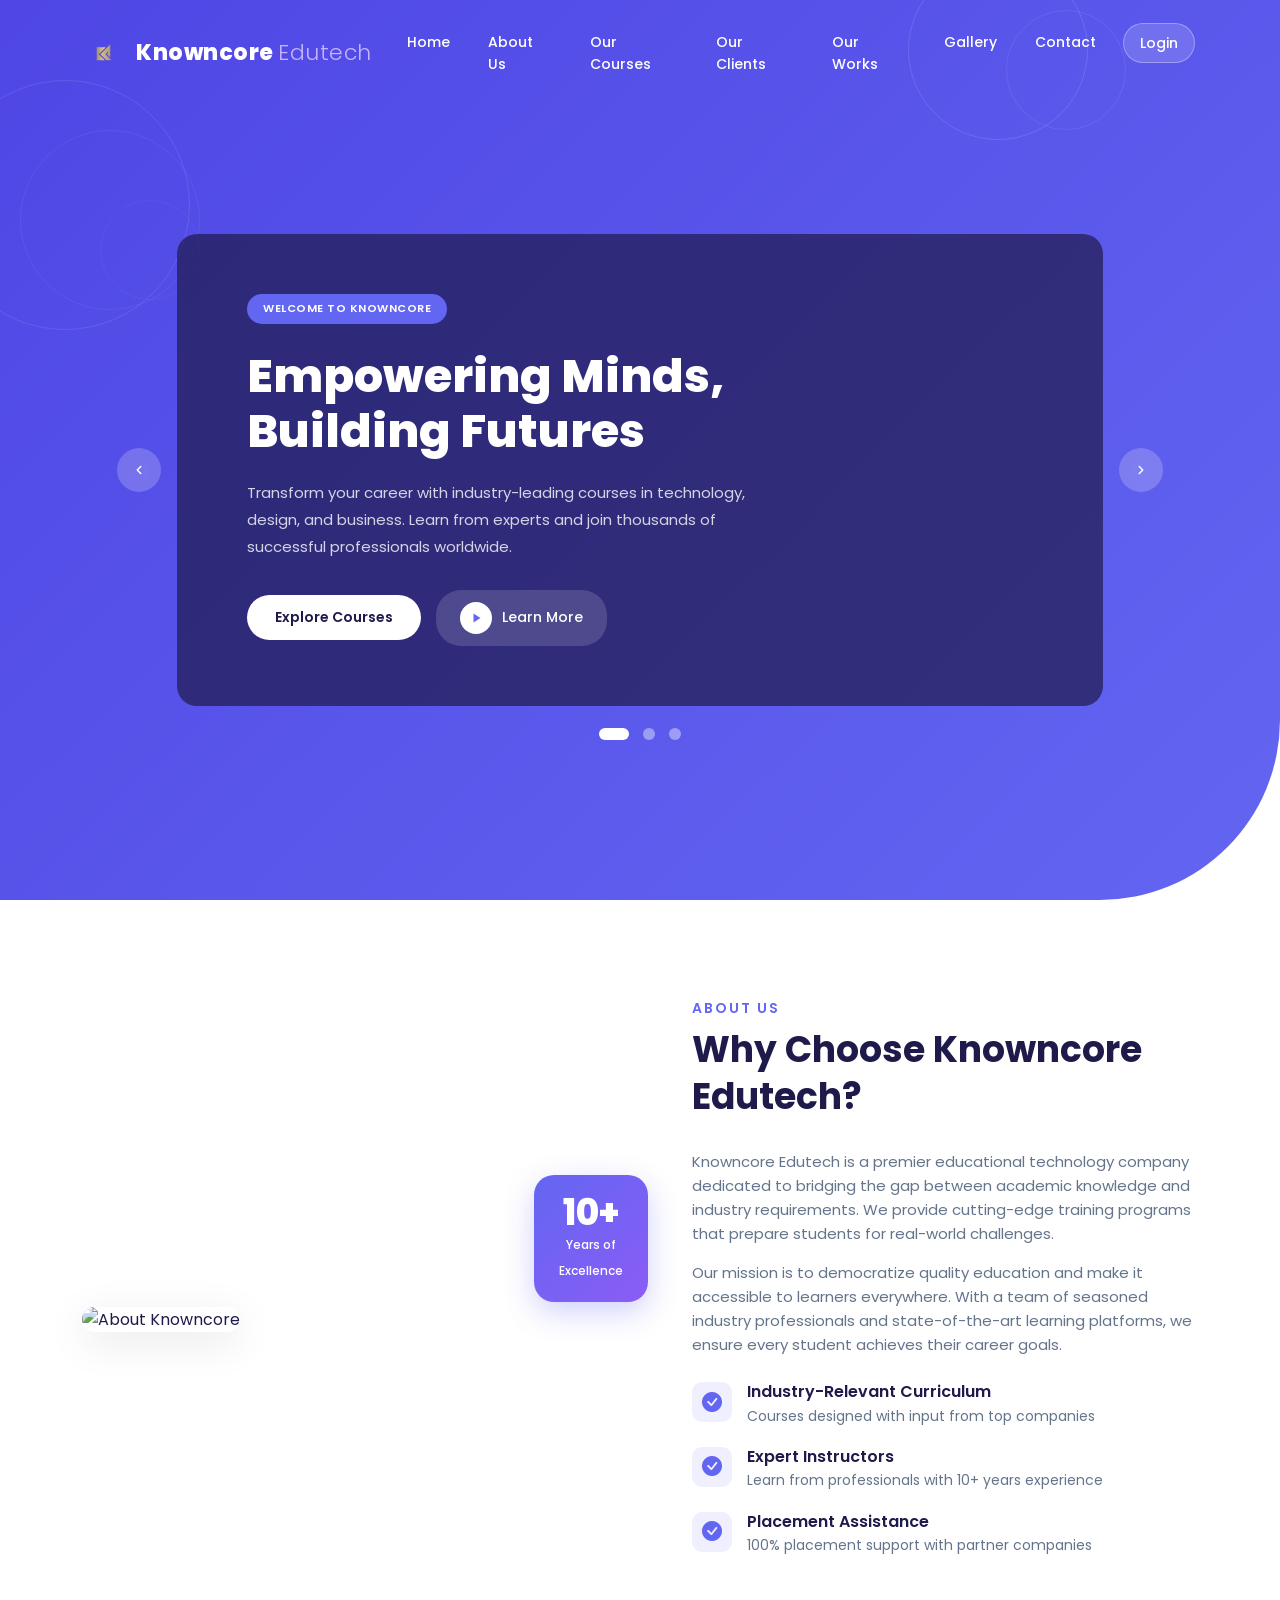
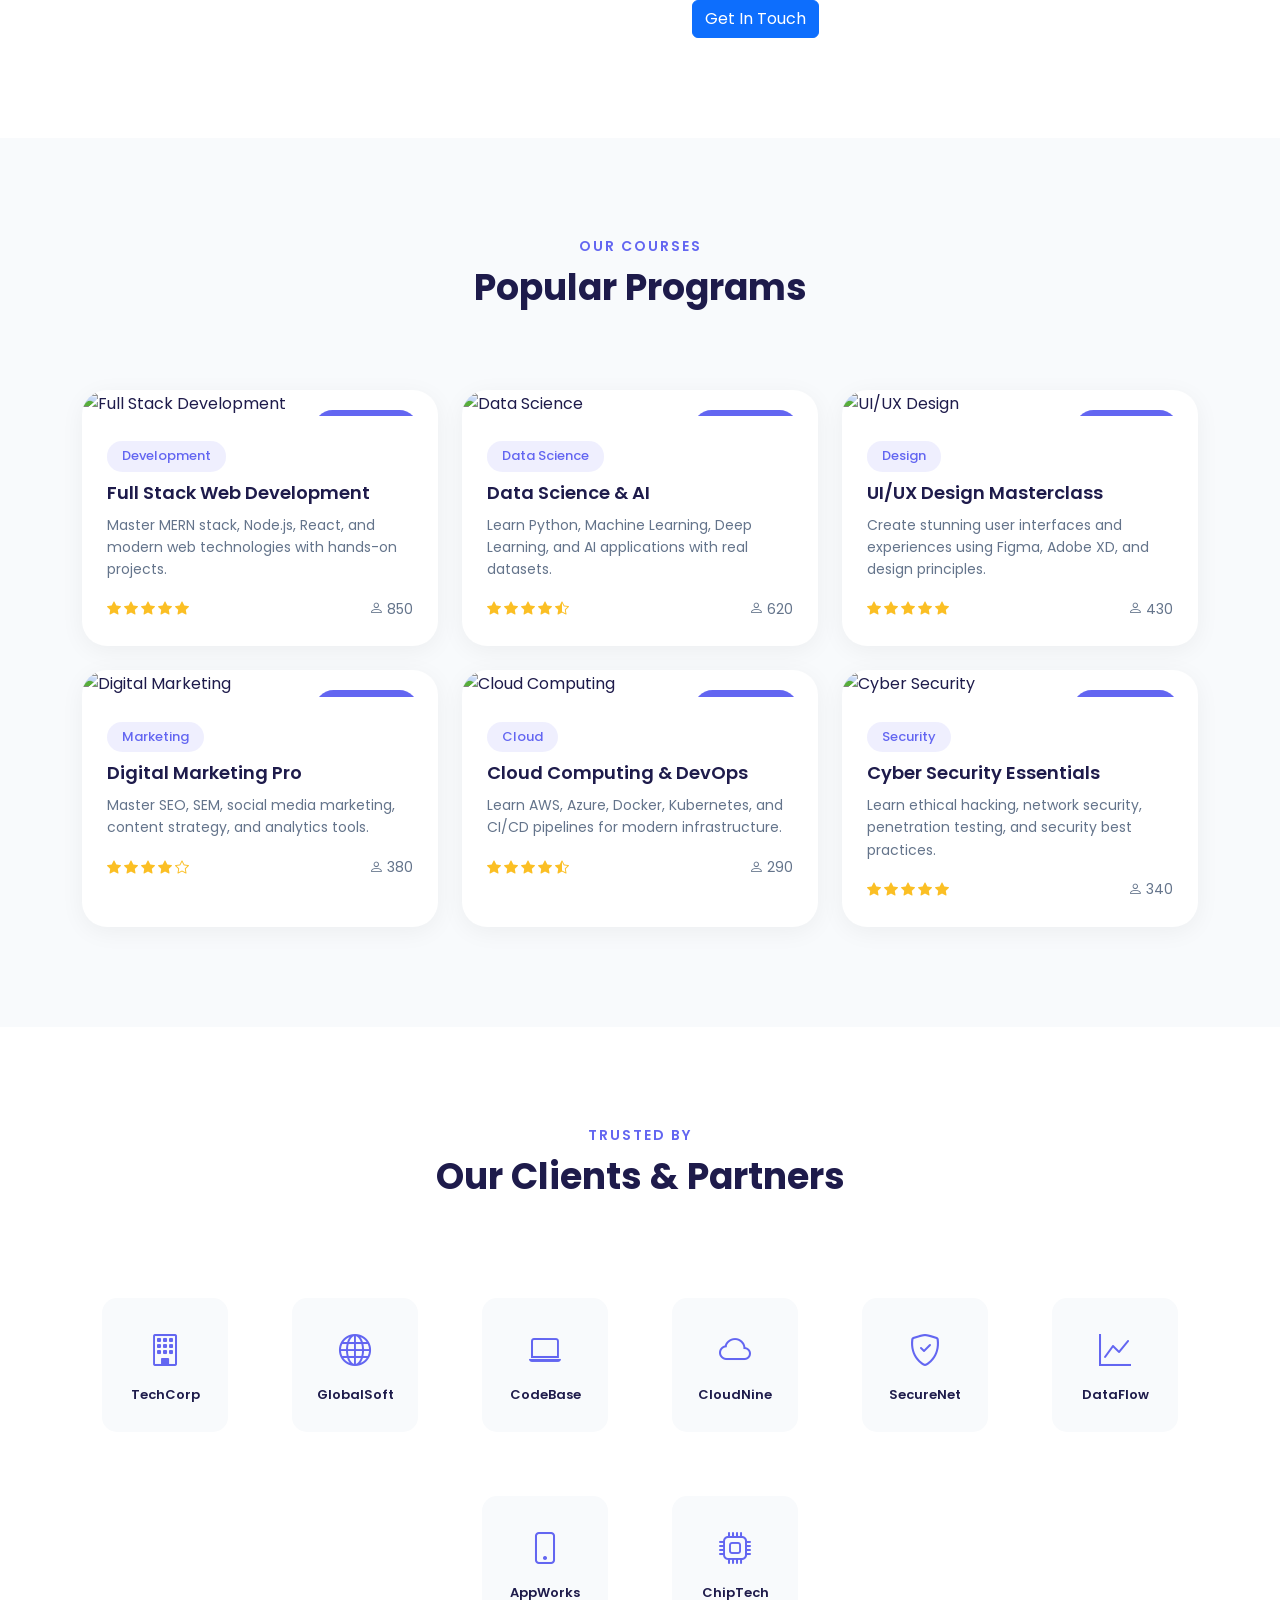
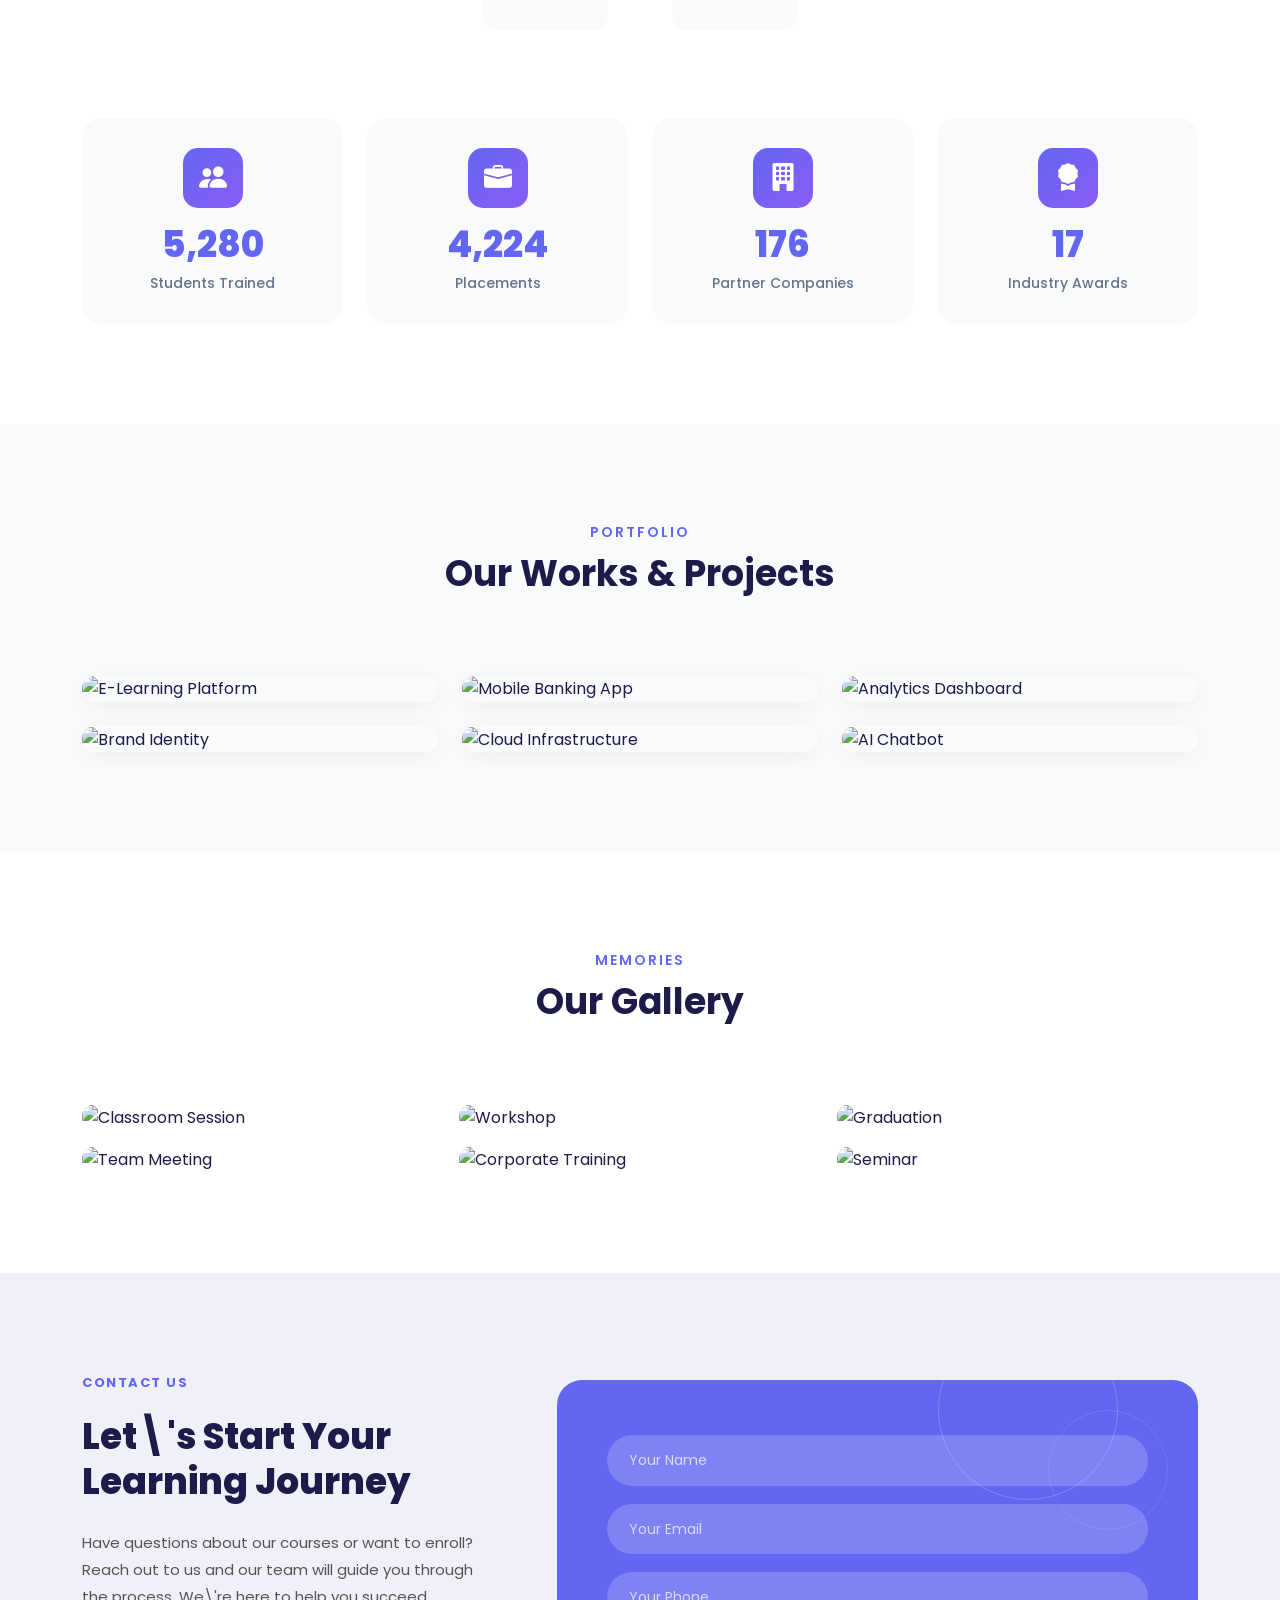
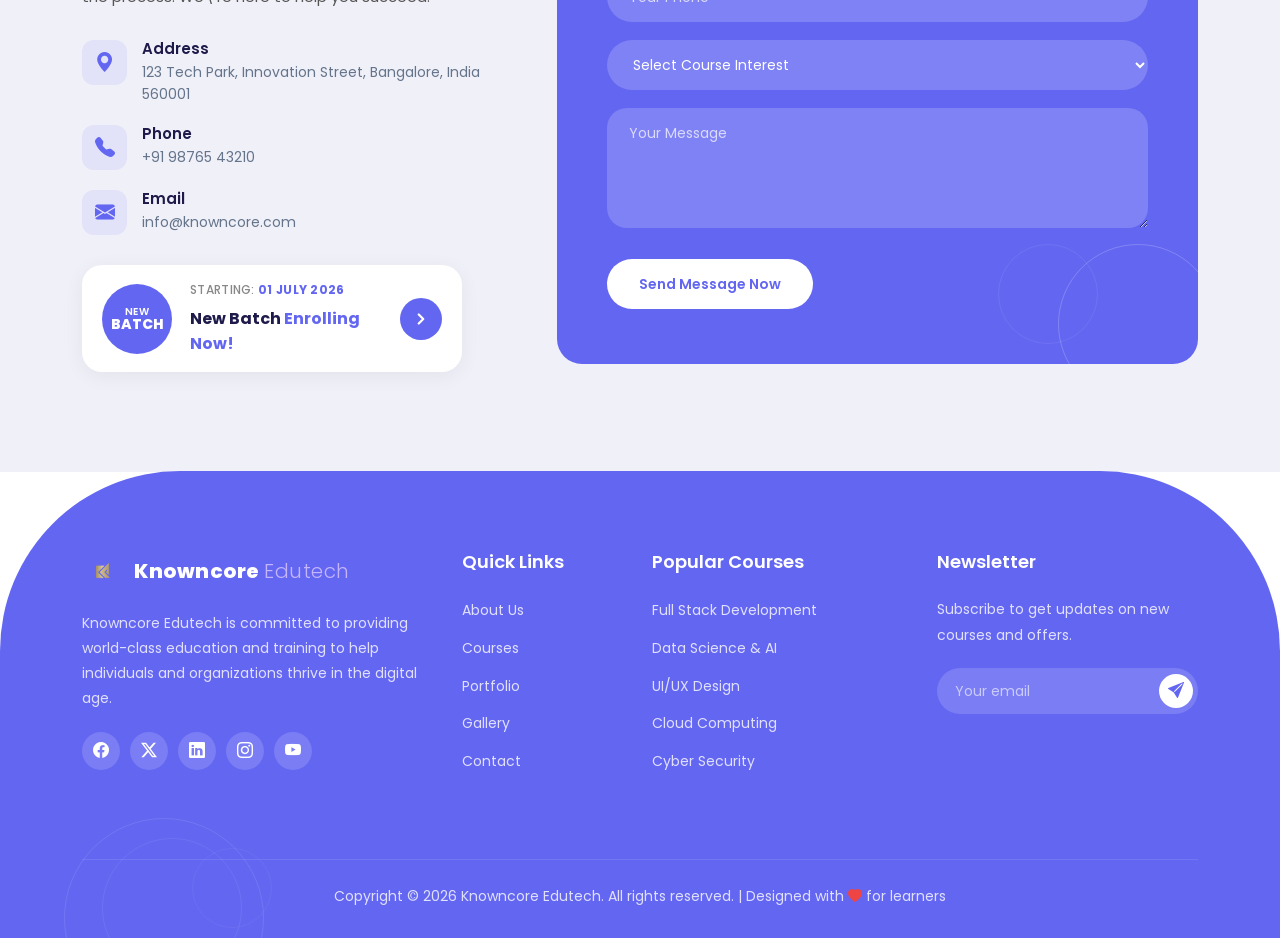
==== commit 37c75b4a: "design update" ====
--- a/index.html
+++ b/index.html
@@ -3,7 +3,7 @@
 <head>
     <meta charset="UTF-8">
     <meta name="viewport" content="width=device-width, initial-scale=1.0">
-    <title>Scholar - Educational Website Template</title>
+    <title>Knowncore Edutech - Empowering Future Leaders</title>
     
     <!-- Bootstrap 5.3 CSS -->
     <link href="https://cdn.jsdelivr.net/npm/bootstrap@5.3.0/dist/css/bootstrap.min.css" rel="stylesheet">
@@ -34,20 +34,23 @@
             <div class="row">
                 <div class="col-12">
                     <nav class="main-nav navbar navbar-expand-lg">
-                        <a href="#" class="logo navbar-brand">
-                            <h1>SCHOLAR</h1>
+                        <a href="index.html" class="logo navbar-brand">
+                            <img src="assets/images/knowncore-logo.png" alt="Knowncore" class="logo-img">
+                            <span class="logo-text">Knowncore <span class="logo-highlight">Edutech</span></span>
                         </a>
                         <button class="navbar-toggler" type="button" data-bs-toggle="collapse" data-bs-target="#navbarNav">
                             <span class="navbar-toggler-icon"></span>
                         </button>
                         <div class="collapse navbar-collapse" id="navbarNav">
                             <ul class="navbar-nav ms-auto">
-                                <li class="nav-item"><a href="#top" class="nav-link active">Home</a></li>
-                                <li class="nav-item"><a href="#services" class="nav-link">Services</a></li>
-                                <li class="nav-item"><a href="#courses" class="nav-link">Courses</a></li>
-                                <li class="nav-item"><a href="#team" class="nav-link">Team</a></li>
-                                <li class="nav-item"><a href="#events" class="nav-link">Events</a></li>
-                                <li class="nav-item"><a href="#contact" class="nav-link">Contact</a></li>
+                                <li class="nav-item"><a href="index.html#top" class="nav-link active">Home</a></li>
+                                <li class="nav-item"><a href="index.html#about" class="nav-link">About Us</a></li>
+                                <li class="nav-item"><a href="index.html#courses" class="nav-link">Our Courses</a></li>
+                                <li class="nav-item"><a href="index.html#clients" class="nav-link">Our Clients</a></li>
+                                <li class="nav-item"><a href="index.html#works" class="nav-link">Our Works</a></li>
+                                <li class="nav-item"><a href="index.html#gallery" class="nav-link">Gallery</a></li>
+                                <li class="nav-item"><a href="index.html#contact" class="nav-link">Contact</a></li>
+                                <li class="nav-item"><a href="login.html" class="nav-link btn-login-nav">Login</a></li>
                             </ul>
                         </div>
                     </nav>
@@ -56,156 +59,169 @@
         </div>
     </header>
 
-    <!-- Hero Section -->
-    <section class="section main-banner" id="top">
+    <!-- Hero Section with Working Carousel -->
+    <section class="hero-section" id="top">
+        <div class="deco-circle deco-nav-1"></div>
+        <div class="deco-circle deco-nav-2"></div>
+        <div class="deco-circle deco-hero-1"></div>
+        <div class="deco-circle deco-hero-2"></div>
+        <div class="deco-circle deco-hero-3"></div>
+        
         <div class="container">
-            <div class="row align-items-center">
-                <div class="col-lg-6">
-                    <div class="header-text">
-                        <h6>Welcome to Scholar</h6>
-                        <h2>Best Online Education Expertise</h2>
-                        <p>Scholar is a free educational website template designed for online learning platforms. It features a modern design with Bootstrap 5 framework.</p>
-                        <div class="buttons">
-                            <a href="#courses" class="btn btn-primary">Discover More</a>
-                            <a href="#contact" class="btn btn-outline-light">Join Us Now</a>
-                        </div>
-                    </div>
-                </div>
-                <div class="col-lg-6">
-                    <div class="right-image">
-                        <img src="https://images.unsplash.com/photo-1523050854058-8df90110c9f1?w=600&h=500&fit=crop" alt="Student learning" class="img-fluid rounded-4">
-                    </div>
-                </div>
-            </div>
-        </div>
-        <div class="custom-shape-divider-bottom">
-            <svg data-name="Layer 1" xmlns="http://www.w3.org/2000/svg" viewBox="0 0 1200 120" preserveAspectRatio="none">
-                <path d="M321.39,56.44c58-10.79,114.16-30.13,172-41.86,82.39-16.72,168.19-17.73,250.45-.39C823.78,31,906.67,72,985.66,92.83c70.05,18.48,146.53,26.09,214.34,3V0H0V27.35A600.21,600.21,0,0,0,321.39,56.44Z" fill="#ffffff"></path>
-            </svg>
+            <div class="row justify-content-center">
+                <div class="col-lg-10">
+                    <div id="heroCarousel" class="hero-carousel carousel slide" data-bs-ride="carousel" data-bs-interval="5000">
+                        <div class="carousel-indicators">
+                            <button type="button" data-bs-target="#heroCarousel" data-bs-slide-to="0" class="active" aria-current="true" aria-label="Slide 1"></button>
+                            <button type="button" data-bs-target="#heroCarousel" data-bs-slide-to="1" aria-label="Slide 2"></button>
+                            <button type="button" data-bs-target="#heroCarousel" data-bs-slide-to="2" aria-label="Slide 3"></button>
+                        </div>
+                        <div class="carousel-inner">
+                            <!-- Slide 1 -->
+                            <div class="carousel-item active">
+                                <div class="hero-card" style="background: url(\'https://images.unsplash.com/photo-1456324504439-367cee3b3c32?w=1200&h=600&fit=crop\') center/cover no-repeat;">
+                                    <div class="hero-card-overlay"></div>
+                                    <div class="hero-content">
+                                        <span class="badge-label">WELCOME TO KNOWNCORE</span>
+                                        <h1>Empowering Minds,<br>Building Futures</h1>
+                                        <p>Transform your career with industry-leading courses in technology, design, and business. Learn from experts and join thousands of successful professionals worldwide.</p>
+                                        <div class="hero-buttons">
+                                            <a href="index.html#courses" class="btn btn-request">Explore Courses</a>
+                                            <a href="index.html#about" class="btn btn-play">
+                                                <span class="play-icon">
+                                                    <svg width="12" height="12" viewBox="0 0 24 24" fill="currentColor">
+                                                        <polygon points="5 3 19 12 5 21 5 3"></polygon>
+                                                    </svg>
+                                                </span>
+                                                Learn More
+                                            </a>
+                                        </div>
+                                    </div>
+                                </div>
+                            </div>
+                            <!-- Slide 2 -->
+                            <div class="carousel-item">
+                                <div class="hero-card" style="background: url(\'https://images.unsplash.com/photo-1524178232363-1fb2b075b655?w=1200&h=600&fit=crop\') center/cover no-repeat;">
+                                    <div class="hero-card-overlay"></div>
+                                    <div class="hero-content">
+                                        <span class="badge-label">TOP-RATED COURSES</span>
+                                        <h1>Master In-Demand<br>Tech Skills</h1>
+                                        <p>From Full Stack Development to Data Science & AI, our expert-curated programs prepare you for the jobs of tomorrow. Start your journey today.</p>
+                                        <div class="hero-buttons">
+                                            <a href="index.html#courses" class="btn btn-request">View All Courses</a>
+                                            <a href="signup.html" class="btn btn-play">
+                                                <span class="play-icon">
+                                                    <svg width="12" height="12" viewBox="0 0 24 24" fill="currentColor">
+                                                        <polygon points="5 3 19 12 5 21 5 3"></polygon>
+                                                    </svg>
+                                                </span>
+                                                Get Started
+                                            </a>
+                                        </div>
+                                    </div>
+                                </div>
+                            </div>
+                            <!-- Slide 3 -->
+                            <div class="carousel-item">
+                                <div class="hero-card" style="background: url(\'https://images.unsplash.com/photo-1517245386807-bb43f82c33c4?w=1200&h=600&fit=crop\') center/cover no-repeat;">
+                                    <div class="hero-card-overlay"></div>
+                                    <div class="hero-content">
+                                        <span class="badge-label">100% PLACEMENT SUPPORT</span>
+                                        <h1>Your Success Is<br>Our Mission</h1>
+                                        <p>Join 15,000+ students who have transformed their careers with Knowncore. We provide hands-on training, mentorship, and guaranteed placement assistance.</p>
+                                        <div class="hero-buttons">
+                                            <a href="signup.html" class="btn btn-request">Enroll Now</a>
+                                            <a href="index.html#contact" class="btn btn-play">
+                                                <span class="play-icon">
+                                                    <svg width="12" height="12" viewBox="0 0 24 24" fill="currentColor">
+                                                        <polygon points="5 3 19 12 5 21 5 3"></polygon>
+                                                    </svg>
+                                                </span>
+                                                Contact Us
+                                            </a>
+                                        </div>
+                                    </div>
+                                </div>
+                            </div>
+                        </div>
+                        <!-- Custom Navigation Arrows -->
+                        <button class="hero-arrow hero-arrow-prev" type="button" data-bs-target="#heroCarousel" data-bs-slide="prev">
+                            <svg width="14" height="14" viewBox="0 0 24 24" fill="none" stroke="currentColor" stroke-width="2.5" stroke-linecap="round" stroke-linejoin="round">
+                                <polyline points="15 18 9 12 15 6"></polyline>
+                            </svg>
+                        </button>
+                        <button class="hero-arrow hero-arrow-next" type="button" data-bs-target="#heroCarousel" data-bs-slide="next">
+                            <svg width="14" height="14" viewBox="0 0 24 24" fill="none" stroke="currentColor" stroke-width="2.5" stroke-linecap="round" stroke-linejoin="round">
+                                <polyline points="9 18 15 12 9 6"></polyline>
+                            </svg>
+                        </button>
+                    </div>
+                </div>
+            </div>
         </div>
     </section>
 
-    <!-- Services Section -->
-    <section class="section services" id="services">
-        <div class="container">
-            <div class="row">
-                <div class="col-lg-12 text-center mb-5">
-                    <div class="section-heading">
-                        <h6>Our Services</h6>
-                        <h2>What We Offer</h2>
-                    </div>
-                </div>
-            </div>
-            <div class="row g-4">
-                <div class="col-lg-4 col-md-6">
-                    <div class="service-item">
-                        <div class="icon">
-                            <i class="bi bi-mortarboard-fill"></i>
-                        </div>
-                        <div class="main-content">
-                            <h4>Online Degrees</h4>
-                            <p>Earn accredited degrees from top universities around the world through our online platform.</p>
-                            <a href="#" class="btn btn-sm btn-outline-primary rounded-pill">Read More</a>
-                        </div>
-                    </div>
-                </div>
-                <div class="col-lg-4 col-md-6">
-                    <div class="service-item">
-                        <div class="icon">
-                            <i class="bi bi-journal-bookmark-fill"></i>
-                        </div>
-                        <div class="main-content">
-                            <h4>Short Courses</h4>
-                            <p>Enhance your skills with our wide range of short courses designed for quick learning.</p>
-                            <a href="#" class="btn btn-sm btn-outline-primary rounded-pill">Read More</a>
-                        </div>
-                    </div>
-                </div>
-                <div class="col-lg-4 col-md-6">
-                    <div class="service-item">
-                        <div class="icon">
-                            <i class="bi bi-people-fill"></i>
-                        </div>
-                        <div class="main-content">
-                            <h4>Expert Teachers</h4>
-                            <p>Learn from industry experts and experienced educators who are passionate about teaching.</p>
-                            <a href="#" class="btn btn-sm btn-outline-primary rounded-pill">Read More</a>
-                        </div>
-                    </div>
-                </div>
-            </div>
-        </div>
-    </section>
-
-    <!-- About/Accordion Section -->
+    <!-- About Us Section -->
     <section class="section about" id="about">
         <div class="container">
             <div class="row align-items-center">
                 <div class="col-lg-6">
                     <div class="about-image">
-                        <img src="https://images.unsplash.com/photo-1524178232363-1fb2b075b655?w=600&h=500&fit=crop" alt="About Scholar" class="img-fluid rounded-4">
+                        <img src="https://images.unsplash.com/photo-1524178232363-1fb2b075b655?w=600&h=500&fit=crop" alt="About Knowncore" class="img-fluid rounded-4">
+                        <div class="experience-badge">
+                            <span class="years">10+</span>
+                            <span class="text">Years of<br>Excellence</span>
+                        </div>
                     </div>
                 </div>
                 <div class="col-lg-6">
                     <div class="about-content">
                         <div class="section-heading">
                             <h6>About Us</h6>
-                            <h2>What Makes Us The Best Academy Online?</h2>
-                        </div>
-                        <p>We provide quality education with flexible learning schedules, expert instructors, and recognized certifications.</p>
+                            <h2>Why Choose Knowncore Edutech?</h2>
+                        </div>
+                        <p>Knowncore Edutech is a premier educational technology company dedicated to bridging the gap between academic knowledge and industry requirements. We provide cutting-edge training programs that prepare students for real-world challenges.</p>
+                        <p>Our mission is to democratize quality education and make it accessible to learners everywhere. With a team of seasoned industry professionals and state-of-the-art learning platforms, we ensure every student achieves their career goals.</p>
                         
-                        <div class="accordion" id="accordionExample">
-                            <div class="accordion-item">
-                                <h2 class="accordion-header">
-                                    <button class="accordion-button" type="button" data-bs-toggle="collapse" data-bs-target="#collapseOne">
-                                        Best Useful Tricks
-                                    </button>
-                                </h2>
-                                <div id="collapseOne" class="accordion-collapse collapse show" data-bs-parent="#accordionExample">
-                                    <div class="accordion-body">
-                                        Learn the best tricks and techniques from industry professionals to accelerate your learning journey.
-                                    </div>
-                                </div>
-                            </div>
-                            <div class="accordion-item">
-                                <h2 class="accordion-header">
-                                    <button class="accordion-button collapsed" type="button" data-bs-toggle="collapse" data-bs-target="#collapseTwo">
-                                        Highly Qualified Instructors
-                                    </button>
-                                </h2>
-                                <div id="collapseTwo" class="accordion-collapse collapse" data-bs-parent="#accordionExample">
-                                    <div class="accordion-body">
-                                        Our instructors hold advanced degrees and have years of real-world experience in their fields.
-                                    </div>
-                                </div>
-                            </div>
-                            <div class="accordion-item">
-                                <h2 class="accordion-header">
-                                    <button class="accordion-button collapsed" type="button" data-bs-toggle="collapse" data-bs-target="#collapseThree">
-                                        Book & Library Facilities
-                                    </button>
-                                </h2>
-                                <div id="collapseThree" class="accordion-collapse collapse" data-bs-parent="#accordionExample">
-                                    <div class="accordion-body">
-                                        Access our extensive digital library with thousands of books, journals, and research papers.
-                                    </div>
-                                </div>
-                            </div>
-                        </div>
+                        <div class="about-features">
+                            <div class="feature-item">
+                                <div class="icon"><i class="bi bi-check-circle-fill"></i></div>
+                                <div class="text">
+                                    <h5>Industry-Relevant Curriculum</h5>
+                                    <p>Courses designed with input from top companies</p>
+                                </div>
+                            </div>
+                            <div class="feature-item">
+                                <div class="icon"><i class="bi bi-check-circle-fill"></i></div>
+                                <div class="text">
+                                    <h5>Expert Instructors</h5>
+                                    <p>Learn from professionals with 10+ years experience</p>
+                                </div>
+                            </div>
+                            <div class="feature-item">
+                                <div class="icon"><i class="bi bi-check-circle-fill"></i></div>
+                                <div class="text">
+                                    <h5>Placement Assistance</h5>
+                                    <p>100% placement support with partner companies</p>
+                                </div>
+                            </div>
+                        </div>
+                        
+                        <a href="index.html#contact" class="btn btn-primary mt-4">Get In Touch</a>
                     </div>
                 </div>
             </div>
         </div>
     </section>
 
-    <!-- Courses Section -->
+    <!-- Our Courses Section -->
     <section class="section courses" id="courses">
         <div class="container">
             <div class="row">
                 <div class="col-lg-12 text-center mb-5">
                     <div class="section-heading">
-                        <h6>Latest Courses</h6>
-                        <h2>Popular Courses</h2>
+                        <h6>Our Courses</h6>
+                        <h2>Popular Programs</h2>
                     </div>
                 </div>
             </div>
@@ -213,15 +229,13 @@
                 <div class="col-lg-4 col-md-6">
                     <div class="course-item">
                         <div class="thumb">
-                            <img src="https://images.unsplash.com/photo-1516321318423-f06f85e504b3?w=400&h=250&fit=crop" alt="Web Design" class="img-fluid">
-                            <div class="price">
-                                <span>$120</span>
-                            </div>
+                            <img src="https://images.unsplash.com/photo-1516321318423-f06f85e504b3?w=400&h=250&fit=crop" alt="Full Stack Development" class="img-fluid">
+                            <div class="price"><span>6 Months</span></div>
                         </div>
                         <div class="down-content">
-                            <span class="category">Web Design</span>
-                            <h4>Learn HTML CSS and Web Design</h4>
-                            <p>Master the fundamentals of web development with HTML5 and CSS3.</p>
+                            <span class="category">Development</span>
+                            <h4>Full Stack Web Development</h4>
+                            <p>Master MERN stack, Node.js, React, and modern web technologies with hands-on projects.</p>
                             <div class="info">
                                 <div class="row">
                                     <div class="col-8">
@@ -230,11 +244,11 @@
                                             <li><i class="bi bi-star-fill"></i></li>
                                             <li><i class="bi bi-star-fill"></i></li>
                                             <li><i class="bi bi-star-fill"></i></li>
-                                            <li><i class="bi bi-star-half"></i></li>
+                                            <li><i class="bi bi-star-fill"></i></li>
                                         </ul>
                                     </div>
                                     <div class="col-4 text-end">
-                                        <span class="students"><i class="bi bi-person"></i> 120</span>
+                                        <span class="students"><i class="bi bi-person"></i> 850</span>
                                     </div>
                                 </div>
                             </div>
@@ -244,15 +258,13 @@
                 <div class="col-lg-4 col-md-6">
                     <div class="course-item">
                         <div class="thumb">
-                            <img src="https://images.unsplash.com/photo-1587620962725-abab7fe55159?w=400&h=250&fit=crop" alt="Programming" class="img-fluid">
-                            <div class="price">
-                                <span>$180</span>
-                            </div>
+                            <img src="https://images.unsplash.com/photo-1551288049-bebda4e38f71?w=400&h=250&fit=crop" alt="Data Science" class="img-fluid">
+                            <div class="price"><span>4 Months</span></div>
                         </div>
                         <div class="down-content">
-                            <span class="category">Programming</span>
-                            <h4>JavaScript and Modern Frameworks</h4>
-                            <p>Learn modern JavaScript and popular frameworks like React and Vue.</p>
+                            <span class="category">Data Science</span>
+                            <h4>Data Science & AI</h4>
+                            <p>Learn Python, Machine Learning, Deep Learning, and AI applications with real datasets.</p>
                             <div class="info">
                                 <div class="row">
                                     <div class="col-8">
@@ -261,11 +273,11 @@
                                             <li><i class="bi bi-star-fill"></i></li>
                                             <li><i class="bi bi-star-fill"></i></li>
                                             <li><i class="bi bi-star-fill"></i></li>
-                                            <li><i class="bi bi-star-fill"></i></li>
+                                            <li><i class="bi bi-star-half"></i></li>
                                         </ul>
                                     </div>
                                     <div class="col-4 text-end">
-                                        <span class="students"><i class="bi bi-person"></i> 250</span>
+                                        <span class="students"><i class="bi bi-person"></i> 620</span>
                                     </div>
                                 </div>
                             </div>
@@ -275,15 +287,13 @@
                 <div class="col-lg-4 col-md-6">
                     <div class="course-item">
                         <div class="thumb">
-                            <img src="https://images.unsplash.com/photo-1551288049-bebda4e38f71?w=400&h=250&fit=crop" alt="Data Science" class="img-fluid">
-                            <div class="price">
-                                <span>$240</span>
-                            </div>
+                            <img src="https://images.unsplash.com/photo-1561070791-2526d30994b5?w=400&h=250&fit=crop" alt="UI/UX Design" class="img-fluid">
+                            <div class="price"><span>3 Months</span></div>
                         </div>
                         <div class="down-content">
-                            <span class="category">Data Science</span>
-                            <h4>Data Analysis with Python</h4>
-                            <p>Become a data scientist with Python, pandas, and machine learning.</p>
+                            <span class="category">Design</span>
+                            <h4>UI/UX Design Masterclass</h4>
+                            <p>Create stunning user interfaces and experiences using Figma, Adobe XD, and design principles.</p>
                             <div class="info">
                                 <div class="row">
                                     <div class="col-8">
@@ -292,11 +302,98 @@
                                             <li><i class="bi bi-star-fill"></i></li>
                                             <li><i class="bi bi-star-fill"></i></li>
                                             <li><i class="bi bi-star-fill"></i></li>
+                                            <li><i class="bi bi-star-fill"></i></li>
+                                        </ul>
+                                    </div>
+                                    <div class="col-4 text-end">
+                                        <span class="students"><i class="bi bi-person"></i> 430</span>
+                                    </div>
+                                </div>
+                            </div>
+                        </div>
+                    </div>
+                </div>
+                <div class="col-lg-4 col-md-6">
+                    <div class="course-item">
+                        <div class="thumb">
+                            <img src="https://images.unsplash.com/photo-1553877522-43269d4ea984?w=400&h=250&fit=crop" alt="Digital Marketing" class="img-fluid">
+                            <div class="price"><span>3 Months</span></div>
+                        </div>
+                        <div class="down-content">
+                            <span class="category">Marketing</span>
+                            <h4>Digital Marketing Pro</h4>
+                            <p>Master SEO, SEM, social media marketing, content strategy, and analytics tools.</p>
+                            <div class="info">
+                                <div class="row">
+                                    <div class="col-8">
+                                        <ul class="stars">
+                                            <li><i class="bi bi-star-fill"></i></li>
+                                            <li><i class="bi bi-star-fill"></i></li>
+                                            <li><i class="bi bi-star-fill"></i></li>
+                                            <li><i class="bi bi-star-fill"></i></li>
                                             <li><i class="bi bi-star"></i></li>
                                         </ul>
                                     </div>
                                     <div class="col-4 text-end">
-                                        <span class="students"><i class="bi bi-person"></i> 180</span>
+                                        <span class="students"><i class="bi bi-person"></i> 380</span>
+                                    </div>
+                                </div>
+                            </div>
+                        </div>
+                    </div>
+                </div>
+                <div class="col-lg-4 col-md-6">
+                    <div class="course-item">
+                        <div class="thumb">
+                            <img src="https://images.unsplash.com/photo-1555949963-aa79dcee981c?w=400&h=250&fit=crop" alt="Cloud Computing" class="img-fluid">
+                            <div class="price"><span>5 Months</span></div>
+                        </div>
+                        <div class="down-content">
+                            <span class="category">Cloud</span>
+                            <h4>Cloud Computing & DevOps</h4>
+                            <p>Learn AWS, Azure, Docker, Kubernetes, and CI/CD pipelines for modern infrastructure.</p>
+                            <div class="info">
+                                <div class="row">
+                                    <div class="col-8">
+                                        <ul class="stars">
+                                            <li><i class="bi bi-star-fill"></i></li>
+                                            <li><i class="bi bi-star-fill"></i></li>
+                                            <li><i class="bi bi-star-fill"></i></li>
+                                            <li><i class="bi bi-star-fill"></i></li>
+                                            <li><i class="bi bi-star-half"></i></li>
+                                        </ul>
+                                    </div>
+                                    <div class="col-4 text-end">
+                                        <span class="students"><i class="bi bi-person"></i> 290</span>
+                                    </div>
+                                </div>
+                            </div>
+                        </div>
+                    </div>
+                </div>
+                <div class="col-lg-4 col-md-6">
+                    <div class="course-item">
+                        <div class="thumb">
+                            <img src="https://images.unsplash.com/photo-1518770660439-4636190af475?w=400&h=250&fit=crop" alt="Cyber Security" class="img-fluid">
+                            <div class="price"><span>4 Months</span></div>
+                        </div>
+                        <div class="down-content">
+                            <span class="category">Security</span>
+                            <h4>Cyber Security Essentials</h4>
+                            <p>Learn ethical hacking, network security, penetration testing, and security best practices.</p>
+                            <div class="info">
+                                <div class="row">
+                                    <div class="col-8">
+                                        <ul class="stars">
+                                            <li><i class="bi bi-star-fill"></i></li>
+                                            <li><i class="bi bi-star-fill"></i></li>
+                                            <li><i class="bi bi-star-fill"></i></li>
+                                            <li><i class="bi bi-star-fill"></i></li>
+                                            <li><i class="bi bi-star-fill"></i></li>
+                                        </ul>
+                                    </div>
+                                    <div class="col-4 text-end">
+                                        <span class="students"><i class="bi bi-person"></i> 340</span>
                                     </div>
                                 </div>
                             </div>
@@ -307,207 +404,290 @@
         </div>
     </section>
 
-    <!-- Team Section -->
-    <section class="section team" id="team">
+    <!-- Our Clients Section -->
+    <section class="section clients" id="clients">
         <div class="container">
             <div class="row">
                 <div class="col-lg-12 text-center mb-5">
                     <div class="section-heading">
-                        <h6>Our Team</h6>
-                        <h2>Meet Our Instructors</h2>
-                    </div>
-                </div>
-            </div>
-            <div class="row g-4">
+                        <h6>Trusted By</h6>
+                        <h2>Our Clients & Partners</h2>
+                    </div>
+                </div>
+            </div>
+            <div class="row g-4 justify-content-center align-items-center">
+                <div class="col-lg-2 col-md-3 col-4">
+                    <div class="client-logo">
+                        <div class="logo-placeholder">
+                            <i class="bi bi-building"></i>
+                            <span>TechCorp</span>
+                        </div>
+                    </div>
+                </div>
+                <div class="col-lg-2 col-md-3 col-4">
+                    <div class="client-logo">
+                        <div class="logo-placeholder">
+                            <i class="bi bi-globe"></i>
+                            <span>GlobalSoft</span>
+                        </div>
+                    </div>
+                </div>
+                <div class="col-lg-2 col-md-3 col-4">
+                    <div class="client-logo">
+                        <div class="logo-placeholder">
+                            <i class="bi bi-laptop"></i>
+                            <span>CodeBase</span>
+                        </div>
+                    </div>
+                </div>
+                <div class="col-lg-2 col-md-3 col-4">
+                    <div class="client-logo">
+                        <div class="logo-placeholder">
+                            <i class="bi bi-cloud"></i>
+                            <span>CloudNine</span>
+                        </div>
+                    </div>
+                </div>
+                <div class="col-lg-2 col-md-3 col-4">
+                    <div class="client-logo">
+                        <div class="logo-placeholder">
+                            <i class="bi bi-shield-check"></i>
+                            <span>SecureNet</span>
+                        </div>
+                    </div>
+                </div>
+                <div class="col-lg-2 col-md-3 col-4">
+                    <div class="client-logo">
+                        <div class="logo-placeholder">
+                            <i class="bi bi-graph-up"></i>
+                            <span>DataFlow</span>
+                        </div>
+                    </div>
+                </div>
+                <div class="col-lg-2 col-md-3 col-4">
+                    <div class="client-logo">
+                        <div class="logo-placeholder">
+                            <i class="bi bi-phone"></i>
+                            <span>AppWorks</span>
+                        </div>
+                    </div>
+                </div>
+                <div class="col-lg-2 col-md-3 col-4">
+                    <div class="client-logo">
+                        <div class="logo-placeholder">
+                            <i class="bi bi-cpu"></i>
+                            <span>ChipTech</span>
+                        </div>
+                    </div>
+                </div>
+            </div>
+            <div class="row mt-5">
                 <div class="col-lg-3 col-md-6">
-                    <div class="team-member">
-                        <div class="thumb">
-                            <img src="https://images.unsplash.com/photo-1560250097-0b93528c311a?w=300&h=300&fit=crop&crop=face" alt="Team Member" class="img-fluid">
-                            <div class="hover-effect">
-                                <ul class="social-icons">
-                                    <li><a href="#"><i class="bi bi-facebook"></i></a></li>
-                                    <li><a href="#"><i class="bi bi-twitter"></i></a></li>
-                                    <li><a href="#"><i class="bi bi-linkedin"></i></a></li>
-                                </ul>
-                            </div>
-                        </div>
-                        <div class="down-content">
-                            <h4>Alex Smith</h4>
-                            <span>Web Developer</span>
-                        </div>
+                    <div class="stat-item text-center">
+                        <div class="stat-icon"><i class="bi bi-people-fill"></i></div>
+                        <h3 class="counter" data-target="15000">0</h3>
+                        <p>Students Trained</p>
                     </div>
                 </div>
                 <div class="col-lg-3 col-md-6">
-                    <div class="team-member">
-                        <div class="thumb">
-                            <img src="https://images.unsplash.com/photo-1573496359142-b8d87734a5a2?w=300&h=300&fit=crop&crop=face" alt="Team Member" class="img-fluid">
-                            <div class="hover-effect">
-                                <ul class="social-icons">
-                                    <li><a href="#"><i class="bi bi-facebook"></i></a></li>
-                                    <li><a href="#"><i class="bi bi-twitter"></i></a></li>
-                                    <li><a href="#"><i class="bi bi-linkedin"></i></a></li>
-                                </ul>
-                            </div>
-                        </div>
-                        <div class="down-content">
-                            <h4>Sarah Johnson</h4>
-                            <span>Data Scientist</span>
-                        </div>
+                    <div class="stat-item text-center">
+                        <div class="stat-icon"><i class="bi bi-briefcase-fill"></i></div>
+                        <h3 class="counter" data-target="12000">0</h3>
+                        <p>Placements</p>
                     </div>
                 </div>
                 <div class="col-lg-3 col-md-6">
-                    <div class="team-member">
-                        <div class="thumb">
-                            <img src="https://images.unsplash.com/photo-1472099645785-5658abf4ff4e?w=300&h=300&fit=crop&crop=face" alt="Team Member" class="img-fluid">
-                            <div class="hover-effect">
-                                <ul class="social-icons">
-                                    <li><a href="#"><i class="bi bi-facebook"></i></a></li>
-                                    <li><a href="#"><i class="bi bi-twitter"></i></a></li>
-                                    <li><a href="#"><i class="bi bi-linkedin"></i></a></li>
-                                </ul>
-                            </div>
-                        </div>
-                        <div class="down-content">
-                            <h4>James Wilson</h4>
-                            <span>UI/UX Designer</span>
-                        </div>
+                    <div class="stat-item text-center">
+                        <div class="stat-icon"><i class="bi bi-building-fill"></i></div>
+                        <h3 class="counter" data-target="500">0</h3>
+                        <p>Partner Companies</p>
                     </div>
                 </div>
                 <div class="col-lg-3 col-md-6">
-                    <div class="team-member">
-                        <div class="thumb">
-                            <img src="https://images.unsplash.com/photo-1580489944761-15a19d654956?w=300&h=300&fit=crop&crop=face" alt="Team Member" class="img-fluid">
-                            <div class="hover-effect">
-                                <ul class="social-icons">
-                                    <li><a href="#"><i class="bi bi-facebook"></i></a></li>
-                                    <li><a href="#"><i class="bi bi-twitter"></i></a></li>
-                                    <li><a href="#"><i class="bi bi-linkedin"></i></a></li>
-                                </ul>
-                            </div>
-                        </div>
-                        <div class="down-content">
-                            <h4>Emily Davis</h4>
-                            <span>Marketing Expert</span>
-                        </div>
+                    <div class="stat-item text-center">
+                        <div class="stat-icon"><i class="bi bi-award-fill"></i></div>
+                        <h3 class="counter" data-target="50">0</h3>
+                        <p>Industry Awards</p>
                     </div>
                 </div>
             </div>
         </div>
     </section>
 
-    <!-- Testimonials Section -->
-    <section class="section testimonials">
+    <!-- Our Works Section -->
+    <section class="section works" id="works">
         <div class="container">
             <div class="row">
                 <div class="col-lg-12 text-center mb-5">
                     <div class="section-heading">
-                        <h6>Testimonials</h6>
-                        <h2>What They Say</h2>
-                    </div>
-                </div>
-            </div>
-            <div id="testimonialCarousel" class="carousel slide" data-bs-ride="carousel">
-                <div class="carousel-inner">
-                    <div class="carousel-item active">
-                        <div class="testimonial-item text-center">
-                            <div class="icon"><i class="bi bi-quote"></i></div>
-                            <p>"Scholar has completely transformed my career. The courses are well-structured and the instructors are incredibly knowledgeable."</p>
-                            <div class="author">
-                                <img src="https://images.unsplash.com/photo-1507003211169-0a1dd7228f2d?w=80&h=80&fit=crop&crop=face" alt="Author" class="rounded-circle">
-                                <h4>John Doe</h4>
-                                <span>Software Engineer</span>
-                            </div>
-                        </div>
-                    </div>
-                    <div class="carousel-item">
-                        <div class="testimonial-item text-center">
-                            <div class="icon"><i class="bi bi-quote"></i></div>
-                            <p>"The flexibility of online learning combined with expert guidance made all the difference. Highly recommended!"</p>
-                            <div class="author">
-                                <img src="https://images.unsplash.com/photo-1494790108377-be9c29b29330?w=80&h=80&fit=crop&crop=face" alt="Author" class="rounded-circle">
-                                <h4>Jane Smith</h4>
-                                <span>Data Analyst</span>
-                            </div>
-                        </div>
-                    </div>
-                    <div class="carousel-item">
-                        <div class="testimonial-item text-center">
-                            <div class="icon"><i class="bi bi-quote"></i></div>
-                            <p>"Best investment I've made in my education. The community support and resources are outstanding."</p>
-                            <div class="author">
-                                <img src="https://images.unsplash.com/photo-1500648767791-00dcc994a43e?w=80&h=80&fit=crop&crop=face" alt="Author" class="rounded-circle">
-                                <h4>Michael Brown</h4>
-                                <span>Product Manager</span>
-                            </div>
-                        </div>
-                    </div>
-                </div>
-                <button class="carousel-control-prev" type="button" data-bs-target="#testimonialCarousel" data-bs-slide="prev">
-                    <span class="carousel-control-prev-icon"></span>
-                </button>
-                <button class="carousel-control-next" type="button" data-bs-target="#testimonialCarousel" data-bs-slide="next">
-                    <span class="carousel-control-next-icon"></span>
-                </button>
+                        <h6>Portfolio</h6>
+                        <h2>Our Works & Projects</h2>
+                    </div>
+                </div>
+            </div>
+            <div class="row g-4">
+                <div class="col-lg-4 col-md-6">
+                    <div class="work-item">
+                        <div class="thumb">
+                            <img src="https://images.unsplash.com/photo-1460925895917-afdab827c52f?w=400&h=300&fit=crop" alt="E-Learning Platform" class="img-fluid">
+                            <div class="overlay">
+                                <div class="work-info">
+                                    <h4>E-Learning Platform</h4>
+                                    <span>Web Development</span>
+                                    <a href="#" class="btn-view"><i class="bi bi-arrow-up-right"></i></a>
+                                </div>
+                            </div>
+                        </div>
+                    </div>
+                </div>
+                <div class="col-lg-4 col-md-6">
+                    <div class="work-item">
+                        <div class="thumb">
+                            <img src="https://images.unsplash.com/photo-1551650975-87deedd944c3?w=400&h=300&fit=crop" alt="Mobile Banking App" class="img-fluid">
+                            <div class="overlay">
+                                <div class="work-info">
+                                    <h4>Mobile Banking App</h4>
+                                    <span>App Development</span>
+                                    <a href="#" class="btn-view"><i class="bi bi-arrow-up-right"></i></a>
+                                </div>
+                            </div>
+                        </div>
+                    </div>
+                </div>
+                <div class="col-lg-4 col-md-6">
+                    <div class="work-item">
+                        <div class="thumb">
+                            <img src="https://images.unsplash.com/photo-1504868584819-f8e8b4b6d7e3?w=400&h=300&fit=crop" alt="Analytics Dashboard" class="img-fluid">
+                            <div class="overlay">
+                                <div class="work-info">
+                                    <h4>Analytics Dashboard</h4>
+                                    <span>Data Visualization</span>
+                                    <a href="#" class="btn-view"><i class="bi bi-arrow-up-right"></i></a>
+                                </div>
+                            </div>
+                        </div>
+                    </div>
+                </div>
+                <div class="col-lg-4 col-md-6">
+                    <div class="work-item">
+                        <div class="thumb">
+                            <img src="https://images.unsplash.com/photo-1559028012-481c04fa702d?w=400&h=300&fit=crop" alt="Brand Identity" class="img-fluid">
+                            <div class="overlay">
+                                <div class="work-info">
+                                    <h4>Brand Identity System</h4>
+                                    <span>UI/UX Design</span>
+                                    <a href="#" class="btn-view"><i class="bi bi-arrow-up-right"></i></a>
+                                </div>
+                            </div>
+                        </div>
+                    </div>
+                </div>
+                <div class="col-lg-4 col-md-6">
+                    <div class="work-item">
+                        <div class="thumb">
+                            <img src="https://images.unsplash.com/photo-1519389950473-47ba0277781c?w=400&h=300&fit=crop" alt="Cloud Infrastructure" class="img-fluid">
+                            <div class="overlay">
+                                <div class="work-info">
+                                    <h4>Cloud Infrastructure</h4>
+                                    <span>DevOps</span>
+                                    <a href="#" class="btn-view"><i class="bi bi-arrow-up-right"></i></a>
+                                </div>
+                            </div>
+                        </div>
+                    </div>
+                </div>
+                <div class="col-lg-4 col-md-6">
+                    <div class="work-item">
+                        <div class="thumb">
+                            <img src="https://images.unsplash.com/photo-1551434678-e076c223a692?w=400&h=300&fit=crop" alt="AI Chatbot" class="img-fluid">
+                            <div class="overlay">
+                                <div class="work-info">
+                                    <h4>AI Customer Support</h4>
+                                    <span>Artificial Intelligence</span>
+                                    <a href="#" class="btn-view"><i class="bi bi-arrow-up-right"></i></a>
+                                </div>
+                            </div>
+                        </div>
+                    </div>
+                </div>
             </div>
         </div>
     </section>
 
-    <!-- Events Section -->
-    <section class="section events" id="events">
+    <!-- Gallery Section -->
+    <section class="section gallery" id="gallery">
         <div class="container">
             <div class="row">
                 <div class="col-lg-12 text-center mb-5">
                     <div class="section-heading">
-                        <h6>Schedule</h6>
-                        <h2>Upcoming Events</h2>
-                    </div>
-                </div>
-            </div>
-            <div class="row g-4">
-                <div class="col-lg-6">
-                    <div class="event-item">
-                        <div class="row align-items-center">
-                            <div class="col-lg-4 col-sm-5">
-                                <div class="image">
-                                    <img src="https://images.unsplash.com/photo-1544531586-fde5298cdd40?w=300&h=200&fit=crop" alt="Event" class="img-fluid rounded-3">
-                                </div>
-                            </div>
-                            <div class="col-lg-8 col-sm-7">
-                                <div class="right-content">
-                                    <ul class="date">
-                                        <li><span>15</span><br>Mar</li>
-                                    </ul>
-                                    <a href="#"><h4>New Lecturers Meeting</h4></a>
-                                    <p>Morbi in libero blandit lectus cursus ullamcorper.</p>
-                                    <ul class="info">
-                                        <li><i class="bi bi-clock"></i> 8:00 AM - 5:00 PM</li>
-                                        <li><i class="bi bi-geo-alt"></i> Campus Center</li>
-                                    </ul>
-                                </div>
-                            </div>
-                        </div>
-                    </div>
-                </div>
-                <div class="col-lg-6">
-                    <div class="event-item">
-                        <div class="row align-items-center">
-                            <div class="col-lg-4 col-sm-5">
-                                <div class="image">
-                                    <img src="https://images.unsplash.com/photo-1524178232363-1fb2b075b655?w=300&h=200&fit=crop" alt="Event" class="img-fluid rounded-3">
-                                </div>
-                            </div>
-                            <div class="col-lg-8 col-sm-7">
-                                <div class="right-content">
-                                    <ul class="date">
-                                        <li><span>22</span><br>Mar</li>
-                                    </ul>
-                                    <a href="#"><h4>Web Design Workshop</h4></a>
-                                    <p>Morbi in libero blandit lectus cursus ullamcorper.</p>
-                                    <ul class="info">
-                                        <li><i class="bi bi-clock"></i> 10:00 AM - 4:00 PM</li>
-                                        <li><i class="bi bi-geo-alt"></i> Online</li>
-                                    </ul>
-                                </div>
+                        <h6>Memories</h6>
+                        <h2>Our Gallery</h2>
+                    </div>
+                </div>
+            </div>
+            <div class="row g-3">
+                <div class="col-lg-4 col-md-6">
+                    <div class="gallery-item">
+                        <img src="https://images.unsplash.com/photo-1524178232363-1fb2b075b655?w=400&h=300&fit=crop" alt="Classroom Session" class="img-fluid">
+                        <div class="gallery-overlay">
+                            <div class="gallery-info">
+                                <h5>Classroom Session</h5>
+                                <span><i class="bi bi-calendar"></i> Jan 2024</span>
+                            </div>
+                        </div>
+                    </div>
+                </div>
+                <div class="col-lg-4 col-md-6">
+                    <div class="gallery-item">
+                        <img src="https://images.unsplash.com/photo-1517245386807-bb43f82c33c4?w=400&h=300&fit=crop" alt="Workshop" class="img-fluid">
+                        <div class="gallery-overlay">
+                            <div class="gallery-info">
+                                <h5>Hackathon Event</h5>
+                                <span><i class="bi bi-calendar"></i> Feb 2024</span>
+                            </div>
+                        </div>
+                    </div>
+                </div>
+                <div class="col-lg-4 col-md-6">
+                    <div class="gallery-item">
+                        <img src="https://images.unsplash.com/photo-1531482615713-2afd69097998?w=400&h=300&fit=crop" alt="Graduation" class="img-fluid">
+                        <div class="gallery-overlay">
+                            <div class="gallery-info">
+                                <h5>Graduation Day</h5>
+                                <span><i class="bi bi-calendar"></i> Mar 2024</span>
+                            </div>
+                        </div>
+                    </div>
+                </div>
+                <div class="col-lg-4 col-md-6">
+                    <div class="gallery-item">
+                        <img src="https://images.unsplash.com/photo-1522202176988-66273c2fd55f?w=400&h=300&fit=crop" alt="Team Meeting" class="img-fluid">
+                        <div class="gallery-overlay">
+                            <div class="gallery-info">
+                                <h5>Team Collaboration</h5>
+                                <span><i class="bi bi-calendar"></i> Apr 2024</span>
+                            </div>
+                        </div>
+                    </div>
+                </div>
+                <div class="col-lg-4 col-md-6">
+                    <div class="gallery-item">
+                        <img src="https://images.unsplash.com/photo-1542744173-8e7e53415bb0?w=400&h=300&fit=crop" alt="Corporate Training" class="img-fluid">
+                        <div class="gallery-overlay">
+                            <div class="gallery-info">
+                                <h5>Corporate Training</h5>
+                                <span><i class="bi bi-calendar"></i> May 2024</span>
+                            </div>
+                        </div>
+                    </div>
+                </div>
+                <div class="col-lg-4 col-md-6">
+                    <div class="gallery-item">
+                        <img src="https://images.unsplash.com/photo-1515187029135-18ee286d815b?w=400&h=300&fit=crop" alt="Seminar" class="img-fluid">
+                        <div class="gallery-overlay">
+                            <div class="gallery-info">
+                                <h5>Tech Seminar</h5>
+                                <span><i class="bi bi-calendar"></i> Jun 2024</span>
                             </div>
                         </div>
                     </div>
@@ -517,54 +697,162 @@
     </section>
 
     <!-- Contact Section -->
-    <section class="section contact" id="contact">
+    <section class="contact-section" id="contact">
+        <div class="container">
+            <div class="row align-items-center">
+                <div class="col-lg-5">
+                    <div class="contact-left">
+                        <span class="section-label">CONTACT US</span>
+                        <h2 class="section-title">Let\'s Start Your Learning Journey</h2>
+                        <p class="section-desc">
+                            Have questions about our courses or want to enroll? Reach out to us and our team will guide you through the process. We\'re here to help you succeed.
+                        </p>
+                        
+                        <div class="contact-info-list">
+                            <div class="contact-info-item">
+                                <div class="icon"><i class="bi bi-geo-alt-fill"></i></div>
+                                <div class="text">
+                                    <h5>Address</h5>
+                                    <p>123 Tech Park, Innovation Street, Bangalore, India 560001</p>
+                                </div>
+                            </div>
+                            <div class="contact-info-item">
+                                <div class="icon"><i class="bi bi-telephone-fill"></i></div>
+                                <div class="text">
+                                    <h5>Phone</h5>
+                                    <p>+91 98765 43210</p>
+                                </div>
+                            </div>
+                            <div class="contact-info-item">
+                                <div class="icon"><i class="bi bi-envelope-fill"></i></div>
+                                <div class="text">
+                                    <h5>Email</h5>
+                                    <p>info@knowncore.com</p>
+                                </div>
+                            </div>
+                        </div>
+                        
+                        <div class="offer-card">
+                            <div class="offer-badge">
+                                <span class="off-text">NEW</span>
+                                <span class="percent">BATCH</span>
+                            </div>
+                            <div class="offer-info">
+                                <p class="valid-date">STARTING: <span>01 JULY 2026</span></p>
+                                <p class="offer-text">New Batch <span class="highlight">Enrolling Now!</span></p>
+                            </div>
+                            <a href="signup.html" class="offer-arrow">
+                                <svg width="16" height="16" viewBox="0 0 24 24" fill="none" stroke="currentColor" stroke-width="3" stroke-linecap="round" stroke-linejoin="round">
+                                    <polyline points="9 18 15 12 9 6"></polyline>
+                                </svg>
+                            </a>
+                        </div>
+                    </div>
+                </div>
+                
+                <div class="col-lg-7">
+                    <div class="contact-form-wrapper">
+                        <div class="deco-circle deco-1"></div>
+                        <div class="deco-circle deco-2"></div>
+                        <div class="deco-circle deco-3"></div>
+                        <div class="deco-circle deco-4"></div>
+                        
+                        <form class="contact-form" id="contactForm">
+                            <div class="form-group">
+                                <input type="text" class="form-input" placeholder="Your Name" required>
+                            </div>
+                            <div class="form-group">
+                                <input type="email" class="form-input" placeholder="Your Email" required>
+                            </div>
+                            <div class="form-group">
+                                <input type="tel" class="form-input" placeholder="Your Phone">
+                            </div>
+                            <div class="form-group">
+                                <select class="form-input">
+                                    <option value="">Select Course Interest</option>
+                                    <option value="fullstack">Full Stack Development</option>
+                                    <option value="datascience">Data Science & AI</option>
+                                    <option value="uiux">UI/UX Design</option>
+                                    <option value="digital">Digital Marketing</option>
+                                    <option value="cloud">Cloud & DevOps</option>
+                                    <option value="security">Cyber Security</option>
+                                </select>
+                            </div>
+                            <div class="form-group">
+                                <textarea class="form-input form-textarea" placeholder="Your Message" required></textarea>
+                            </div>
+                            <button type="submit" class="submit-btn">Send Message Now</button>
+                        </form>
+                    </div>
+                </div>
+            </div>
+        </div>
+    </section>
+    
+    <!-- Footer -->
+    <footer class="footer-section">
+        <div class="deco-circle deco-foot-1"></div>
+        <div class="deco-circle deco-foot-2"></div>
+        <div class="deco-circle deco-foot-3"></div>
+        
         <div class="container">
             <div class="row">
-                <div class="col-lg-12 text-center mb-5">
-                    <div class="section-heading">
-                        <h6>Contact Us</h6>
-                        <h2>Get In Touch</h2>
-                    </div>
-                </div>
-            </div>
-            <div class="row">
-                <div class="col-lg-8 offset-lg-2">
-                    <form id="contactForm" class="contact-form">
-                        <div class="row g-3">
-                            <div class="col-md-6">
-                                <input type="text" class="form-control" placeholder="Your Name" required>
-                            </div>
-                            <div class="col-md-6">
-                                <input type="email" class="form-control" placeholder="Your Email" required>
-                            </div>
-                            <div class="col-12">
-                                <input type="text" class="form-control" placeholder="Subject">
-                            </div>
-                            <div class="col-12">
-                                <textarea class="form-control" rows="5" placeholder="Your Message" required></textarea>
-                            </div>
-                            <div class="col-12 text-center">
-                                <button type="submit" class="btn btn-primary btn-lg rounded-pill px-5">Send Message</button>
-                            </div>
-                        </div>
-                    </form>
-                </div>
-            </div>
-        </div>
-    </section>
-
-    <!-- Footer -->
-    <footer class="footer">
-        <div class="container">
-            <div class="row">
-                <div class="col-lg-12 text-center">
-                    <p>Copyright © 2024 Scholar Academy. All Rights Reserved.</p>
-                    <ul class="social-links">
-                        <li><a href="#"><i class="bi bi-facebook"></i></a></li>
-                        <li><a href="#"><i class="bi bi-twitter"></i></a></li>
-                        <li><a href="#"><i class="bi bi-linkedin"></i></a></li>
-                        <li><a href="#"><i class="bi bi-instagram"></i></a></li>
-                    </ul>
+                <div class="col-lg-4 col-md-6 mb-4">
+                    <div class="footer-widget">
+                        <a href="index.html" class="footer-logo">
+                            <img src="assets/images/knowncore-logo.png" alt="Knowncore" class="logo-img">
+                            <span class="logo-text">Knowncore <span class="logo-highlight">Edutech</span></span>
+                        </a>
+                        <p>Knowncore Edutech is committed to providing world-class education and training to help individuals and organizations thrive in the digital age.</p>
+                        <div class="social-links">
+                            <a href="#"><i class="bi bi-facebook"></i></a>
+                            <a href="#"><i class="bi bi-twitter-x"></i></a>
+                            <a href="#"><i class="bi bi-linkedin"></i></a>
+                            <a href="#"><i class="bi bi-instagram"></i></a>
+                            <a href="#"><i class="bi bi-youtube"></i></a>
+                        </div>
+                    </div>
+                </div>
+                <div class="col-lg-2 col-md-6 mb-4">
+                    <div class="footer-widget">
+                        <h4>Quick Links</h4>
+                        <ul>
+                            <li><a href="index.html#about">About Us</a></li>
+                            <li><a href="index.html#courses">Courses</a></li>
+                            <li><a href="index.html#works">Portfolio</a></li>
+                            <li><a href="index.html#gallery">Gallery</a></li>
+                            <li><a href="index.html#contact">Contact</a></li>
+                        </ul>
+                    </div>
+                </div>
+                <div class="col-lg-3 col-md-6 mb-4">
+                    <div class="footer-widget">
+                        <h4>Popular Courses</h4>
+                        <ul>
+                            <li><a href="#">Full Stack Development</a></li>
+                            <li><a href="#">Data Science & AI</a></li>
+                            <li><a href="#">UI/UX Design</a></li>
+                            <li><a href="#">Cloud Computing</a></li>
+                            <li><a href="#">Cyber Security</a></li>
+                        </ul>
+                    </div>
+                </div>
+                <div class="col-lg-3 col-md-6 mb-4">
+                    <div class="footer-widget">
+                        <h4>Newsletter</h4>
+                        <p>Subscribe to get updates on new courses and offers.</p>
+                        <form class="newsletter-form">
+                            <input type="email" placeholder="Your email" required>
+                            <button type="submit"><i class="bi bi-send-fill"></i></button>
+                        </form>
+                    </div>
+                </div>
+            </div>
+            <div class="footer-bottom">
+                <div class="row">
+                    <div class="col-lg-12 text-center">
+                        <p>Copyright &copy; 2026 Knowncore Edutech. All rights reserved. <span class="divider">|</span> Designed with <i class="bi bi-heart-fill"></i> for learners</p>
+                    </div>
                 </div>
             </div>
         </div>
--- a/assets/css/style.css
+++ b/assets/css/style.css
@@ -1,21 +1,23 @@
 /* ========================================
-   Scholar Template - Custom Styles
-   Based on TemplateMo 586 Scholar
+   Knowncore Edutech - Custom Styles
    ======================================== */
 
 /* Global Variables */
 :root {
-    --primary-color: #7b2cbf;
-    --primary-light: #9d4edd;
-    --primary-dark: #5a189a;
-    --secondary-color: #c77dff;
-    --accent-color: #e0aaff;
-    --text-dark: #2d2d2d;
-    --text-light: #666;
+    --primary-color: #6366f1;
+    --primary-light: #818cf8;
+    --primary-dark: #4f46e5;
+    --secondary-color: #8b5cf6;
+    --accent-color: #c4b5fd;
+    --text-dark: #1e1b4b;
+    --text-light: #64748b;
     --white: #ffffff;
-    --light-bg: #f8f9fa;
+    --light-bg: #f8fafc;
     --border-radius: 25px;
     --transition: all 0.3s ease;
+    --primary: #6366f1;
+    --dark: #1e1b4b;
+    --light-purple: #eef2ff;
 }
 
 /* Base Styles */
@@ -26,10 +28,11 @@
 }
 
 body {
-    font-family: 'Poppins', sans-serif;
     color: var(--text-dark);
     line-height: 1.6;
     overflow-x: hidden;
+    font-family: 'Poppins', -apple-system, BlinkMacSystemFont, 'Segoe UI', sans-serif;
+    background: var(--white);
 }
 
 a {
@@ -107,14 +110,16 @@
     50% { transform: translateX(-31px); }
 }
 
-/* Header */
+/* ========================================
+   HEADER & NAVBAR
+   ======================================== */
 .header-area {
     position: absolute;
     top: 0;
     left: 0;
     right: 0;
     z-index: 100;
-    padding: 20px 0;
+    padding: 15px 0;
     transition: var(--transition);
 }
 
@@ -131,21 +136,50 @@
     to { transform: translateY(0); }
 }
 
-.header-area .logo h1 {
-    font-size: 28px;
+/* Logo with Text */
+.header-area .logo {
+    display: flex;
+    align-items: center;
+    gap: 12px;
+    text-decoration: none;
+}
+
+.header-area .logo .logo-img {
+    height: 42px;
+    width: auto;
+    object-fit: contain;
+}
+
+.logo-text {
+    font-size: 22px;
     font-weight: 800;
+    color: var(--white);
+    letter-spacing: 0.5px;
+    line-height: 1.2;
+}
+
+.logo-text .logo-highlight {
+    color: var(--accent-color);
+    font-weight: 300;
+}
+
+.header-area.header-sticky .logo-text {
+    color: var(--text-dark);
+}
+
+.header-area.header-sticky .logo-text .logo-highlight {
     color: var(--primary-color);
-    margin: 0;
-    letter-spacing: 2px;
-}
-
+}
+
+/* Nav Links */
 .header-area .nav-link {
     font-weight: 500;
     color: var(--white) !important;
-    padding: 8px 20px !important;
-    margin: 0 5px;
+    padding: 8px 16px !important;
+    margin: 0 3px;
     border-radius: 20px;
     transition: var(--transition);
+    font-size: 14px;
 }
 
 .header-area.header-sticky .nav-link {
@@ -164,6 +198,25 @@
     color: var(--white) !important;
 }
 
+/* Login Nav Button */
+.btn-login-nav {
+    background: rgba(255, 255, 255, 0.15) !important;
+    border: 1.5px solid rgba(255, 255, 255, 0.3) !important;
+    padding: 8px 22px !important;
+    margin-left: 8px !important;
+}
+
+.header-area.header-sticky .btn-login-nav {
+    background: var(--primary-color) !important;
+    color: var(--white) !important;
+    border-color: var(--primary-color) !important;
+}
+
+.header-area.header-sticky .btn-login-nav:hover {
+    background: var(--primary-dark) !important;
+    border-color: var(--primary-dark) !important;
+}
+
 .navbar-toggler {
     border: none;
     color: var(--white);
@@ -173,107 +226,244 @@
     color: var(--text-dark);
 }
 
-/* Hero Section */
-.main-banner {
-    position: relative;
-    background: linear-gradient(135deg, var(--primary-dark) 0%, var(--primary-color) 50%, var(--primary-light) 100%);
-    padding: 180px 0 150px;
+/* Decorative Circles */
+.deco-circle {
+    position: absolute;
+    border: 1.5px solid rgba(255, 255, 255, 0.2);
+    border-radius: 50%;
+    pointer-events: none;
+}
+
+.deco-nav-1 {
+    width: 180px;
+    height: 180px;
+    top: -40px;
+    right: 15%;
+    border-color: rgba(255, 255, 255, 0.12);
+}
+
+.deco-nav-2 {
+    width: 120px;
+    height: 120px;
+    top: 10px;
+    right: 12%;
+    border-color: rgba(255, 255, 255, 0.08);
+}
+
+/* ========================================
+   HERO SECTION WITH WORKING CAROUSEL
+   ======================================== */
+.hero-section {
+    position: relative;
+    background: linear-gradient(135deg, var(--primary-dark), var(--primary-color));
+    padding: 140px 0 100px;
+    min-height: 100vh;
+    display: flex;
+    align-items: center;
+    border-bottom-right-radius: 180px;
     overflow: hidden;
-    min-height: 100vh;
-    display: flex;
-    align-items: center;
-}
-
-.main-banner .header-text {
-    color: var(--white);
-}
-
-.main-banner .header-text h6 {
-    font-size: 16px;
+}
+
+.deco-hero-1 {
+    width: 250px;
+    height: 250px;
+    top: 80px;
+    left: -60px;
+    border-color: rgba(255, 255, 255, 0.1);
+}
+
+.deco-hero-2 {
+    width: 180px;
+    height: 180px;
+    top: 130px;
+    left: 20px;
+    border-color: rgba(255, 255, 255, 0.06);
+}
+
+.deco-hero-3 {
+    width: 100px;
+    height: 100px;
+    top: 200px;
+    left: 100px;
+    border-color: rgba(255, 255, 255, 0.04);
+}
+
+/* Hero Carousel */
+.hero-carousel {
+    position: relative;
+}
+
+.hero-carousel .carousel-indicators {
+    bottom: -50px;
+    gap: 8px;
+}
+
+.hero-carousel .carousel-indicators button {
+    width: 12px;
+    height: 12px;
+    border-radius: 50%;
+    background-color: rgba(255,255,255,0.4);
+    border: none;
+    opacity: 1;
+    transition: var(--transition);
+}
+
+.hero-carousel .carousel-indicators button.active {
+    background-color: var(--white);
+    width: 30px;
+    border-radius: 10px;
+}
+
+.hero-card {
+    position: relative;
+    border-radius: 20px;
+    overflow: hidden;
+    min-height: 420px;
+    display: flex;
+    align-items: center;
+}
+
+.hero-card-overlay {
+    position: absolute;
+    inset: 0;
+    background: rgba(30, 27, 75, 0.7);
+    z-index: 1;
+}
+
+.hero-content {
+    position: relative;
+    z-index: 2;
+    padding: 60px 70px;
+    max-width: 650px;
+}
+
+.badge-label {
+    display: inline-block;
+    background: var(--primary);
+    color: var(--white);
+    font-size: 11px;
+    font-weight: 600;
+    letter-spacing: 0.5px;
+    padding: 6px 16px;
+    border-radius: 20px;
+    margin-bottom: 25px;
     text-transform: uppercase;
-    letter-spacing: 2px;
-    margin-bottom: 15px;
-    opacity: 0.9;
-}
-
-.main-banner .header-text h2 {
-    font-size: 48px;
-    font-weight: 700;
+}
+
+.hero-content h1 {
+    font-size: 46px;
+    font-weight: 800;
+    color: var(--white);
     line-height: 1.2;
     margin-bottom: 20px;
 }
 
-.main-banner .header-text p {
-    font-size: 16px;
-    opacity: 0.9;
+.hero-content p {
+    font-size: 15px;
+    color: rgba(255, 255, 255, 0.8);
+    line-height: 1.8;
     margin-bottom: 30px;
     max-width: 500px;
 }
 
-.main-banner .buttons .btn {
-    padding: 12px 30px;
+/* Hero Buttons */
+.hero-buttons {
+    display: flex;
+    gap: 15px;
+    align-items: center;
+}
+
+.btn-request {
+    padding: 12px 28px;
+    background: var(--white);
+    color: var(--dark);
     border-radius: 25px;
+    font-size: 14px;
     font-weight: 600;
-    margin-right: 15px;
-    margin-bottom: 10px;
-    transition: var(--transition);
-}
-
-.main-banner .buttons .btn-primary {
+    border: none;
+    transition: all 0.3s ease;
+    display: inline-block;
+}
+
+.btn-request:hover {
+    transform: translateY(-2px);
+    box-shadow: 0 8px 25px rgba(0, 0, 0, 0.2);
     background: var(--white);
-    color: var(--primary-color);
-    border: 2px solid var(--white);
-}
-
-.main-banner .buttons .btn-primary:hover {
-    background: transparent;
-    color: var(--white);
-}
-
-.main-banner .buttons .btn-outline-light {
-    border: 2px solid var(--white);
-    color: var(--white);
-}
-
-.main-banner .buttons .btn-outline-light:hover {
+    color: var(--dark);
+}
+
+.btn-play {
+    display: flex;
+    align-items: center;
+    gap: 10px;
+    padding: 12px 24px;
+    background: rgba(255, 255, 255, 0.15);
+    color: var(--white);
+    border-radius: 25px;
+    font-size: 14px;
+    font-weight: 500;
+    border: none;
+    backdrop-filter: blur(10px);
+    transition: all 0.3s ease;
+    text-decoration: none;
+}
+
+.btn-play:hover {
+    background: rgba(255, 255, 255, 0.25);
+    color: var(--white);
+}
+
+.play-icon {
+    width: 32px;
+    height: 32px;
     background: var(--white);
-    color: var(--primary-color);
-}
-
-.main-banner .right-image {
-    position: relative;
-}
-
-.main-banner .right-image img {
-    border-radius: var(--border-radius);
-    box-shadow: 0 20px 50px rgba(0,0,0,0.3);
-    animation: float 3s ease-in-out infinite;
-}
-
-@keyframes float {
-    0%, 100% { transform: translateY(0); }
-    50% { transform: translateY(-20px); }
-}
-
-.custom-shape-divider-bottom {
+    border-radius: 50%;
+    display: flex;
+    align-items: center;
+    justify-content: center;
+}
+
+.play-icon svg {
+    color: var(--primary);
+    margin-left: 2px;
+}
+
+/* Hero Navigation Arrows */
+.hero-arrow {
     position: absolute;
-    bottom: 0;
-    left: 0;
-    width: 100%;
-    overflow: hidden;
-    line-height: 0;
-}
-
-.custom-shape-divider-bottom svg {
-    position: relative;
-    display: block;
-    width: calc(100% + 1.3px);
-    height: 80px;
+    top: 50%;
+    transform: translateY(-50%);
+    width: 44px;
+    height: 44px;
+    border-radius: 50%;
+    border: none;
+    background: rgba(255, 255, 255, 0.2);
+    color: var(--white);
+    display: flex;
+    align-items: center;
+    justify-content: center;
+    cursor: pointer;
+    transition: all 0.3s ease;
+    backdrop-filter: blur(5px);
+    z-index: 10;
+}
+
+.hero-arrow:hover {
+    background: var(--white);
+    color: var(--primary);
+}
+
+.hero-arrow-prev {
+    left: -60px;
+}
+
+.hero-arrow-next {
+    right: -60px;
 }
 
 /* Section Styles */
 .section {
-    padding: 80px 0;
+    padding: 100px 0;
 }
 
 .section-heading {
@@ -296,112 +486,97 @@
     line-height: 1.3;
 }
 
-/* Services Section */
-.services {
-    background: var(--light-bg);
-}
-
-.service-item {
-    background: var(--white);
-    padding: 40px 30px;
-    border-radius: var(--border-radius);
-    text-align: center;
-    box-shadow: 0 5px 25px rgba(0,0,0,0.05);
-    transition: var(--transition);
-    height: 100%;
-}
-
-.service-item:hover {
-    transform: translateY(-10px);
-    box-shadow: 0 15px 40px rgba(123, 44, 191, 0.15);
-}
-
-.service-item .icon {
-    width: 80px;
-    height: 80px;
-    background: linear-gradient(135deg, var(--primary-color), var(--secondary-color));
-    border-radius: 50%;
-    display: flex;
-    align-items: center;
-    justify-content: center;
-    margin: 0 auto 25px;
-}
-
-.service-item .icon i {
-    font-size: 32px;
-    color: var(--white);
-}
-
-.service-item h4 {
-    font-size: 20px;
-    font-weight: 600;
-    margin-bottom: 15px;
-}
-
-.service-item p {
-    color: var(--text-light);
-    font-size: 15px;
-    margin-bottom: 20px;
-}
-
 /* About Section */
 .about {
     background: var(--white);
 }
 
+.about-image {
+    position: relative;
+}
+
 .about-image img {
     border-radius: var(--border-radius);
     box-shadow: 0 10px 40px rgba(0,0,0,0.1);
 }
 
+.experience-badge {
+    position: absolute;
+    bottom: 30px;
+    right: -20px;
+    background: linear-gradient(135deg, var(--primary-color), var(--secondary-color));
+    color: var(--white);
+    padding: 20px 25px;
+    border-radius: 20px;
+    text-align: center;
+    box-shadow: 0 10px 30px rgba(99, 102, 241, 0.3);
+}
+
+.experience-badge .years {
+    display: block;
+    font-size: 36px;
+    font-weight: 800;
+    line-height: 1;
+}
+
+.experience-badge .text {
+    font-size: 12px;
+    font-weight: 500;
+    line-height: 1.4;
+}
+
 .about-content {
-    padding-left: 30px;
+    padding-left: 40px;
 }
 
 .about-content .section-heading {
     text-align: left;
 }
 
-.about-content p {
+.about-content > p {
     color: var(--text-light);
-    margin-bottom: 25px;
-}
-
-/* Accordion */
-.accordion-item {
-    border: none;
     margin-bottom: 15px;
-    border-radius: 15px !important;
-    overflow: hidden;
-    box-shadow: 0 2px 15px rgba(0,0,0,0.05);
-}
-
-.accordion-button {
-    padding: 20px 25px;
+    font-size: 15px;
+}
+
+.about-features {
+    margin-top: 25px;
+}
+
+.feature-item {
+    display: flex;
+    align-items: flex-start;
+    gap: 15px;
+    margin-bottom: 20px;
+}
+
+.feature-item .icon {
+    width: 40px;
+    height: 40px;
+    background: rgba(99, 102, 241, 0.1);
+    border-radius: 10px;
+    display: flex;
+    align-items: center;
+    justify-content: center;
+    flex-shrink: 0;
+}
+
+.feature-item .icon i {
+    color: var(--primary-color);
+    font-size: 20px;
+}
+
+.feature-item .text h5 {
+    font-size: 16px;
     font-weight: 600;
+    margin-bottom: 3px;
     color: var(--text-dark);
-    background: var(--white);
-    border: none;
-    box-shadow: none !important;
-}
-
-.accordion-button:not(.collapsed) {
-    background: linear-gradient(135deg, var(--primary-color), var(--secondary-color));
-    color: var(--white);
-}
-
-.accordion-button::after {
-    filter: invert(0);
-}
-
-.accordion-button:not(.collapsed)::after {
-    filter: invert(1);
-}
-
-.accordion-body {
-    padding: 20px 25px;
+}
+
+.feature-item .text p {
+    font-size: 14px;
     color: var(--text-light);
-    background: var(--white);
+    margin: 0;
 }
 
 /* Courses Section */
@@ -420,7 +595,7 @@
 
 .course-item:hover {
     transform: translateY(-10px);
-    box-shadow: 0 15px 40px rgba(123, 44, 191, 0.15);
+    box-shadow: 0 15px 40px rgba(99, 102, 241, 0.15);
 }
 
 .course-item .thumb {
@@ -448,6 +623,7 @@
     padding: 8px 20px;
     border-radius: 20px;
     font-weight: 600;
+    font-size: 13px;
 }
 
 .course-item .down-content {
@@ -456,7 +632,7 @@
 
 .course-item .category {
     display: inline-block;
-    background: rgba(123, 44, 191, 0.1);
+    background: rgba(99, 102, 241, 0.1);
     color: var(--primary-color);
     padding: 5px 15px;
     border-radius: 15px;
@@ -481,10 +657,13 @@
 .course-item .stars {
     display: flex;
     gap: 3px;
+    padding: 0;
+    margin: 0;
+    list-style: none;
 }
 
 .course-item .stars li i {
-    color: #ffc107;
+    color: #fbbf24;
     font-size: 14px;
 }
 
@@ -493,301 +672,1081 @@
     font-size: 14px;
 }
 
-/* Team Section */
-.team {
+/* Clients Section */
+.clients {
     background: var(--white);
 }
 
-.team-member {
-    background: var(--white);
-    border-radius: var(--border-radius);
+.client-logo {
+    padding: 20px;
+    text-align: center;
+}
+
+.logo-placeholder {
+    background: var(--light-bg);
+    border-radius: 15px;
+    padding: 25px 15px;
+    display: flex;
+    flex-direction: column;
+    align-items: center;
+    gap: 8px;
+    transition: var(--transition);
+    border: 2px solid transparent;
+}
+
+.logo-placeholder:hover {
+    border-color: var(--primary-color);
+    transform: translateY(-5px);
+    box-shadow: 0 10px 30px rgba(99, 102, 241, 0.1);
+}
+
+.logo-placeholder i {
+    font-size: 32px;
+    color: var(--primary-color);
+}
+
+.logo-placeholder span {
+    font-size: 13px;
+    font-weight: 600;
+    color: var(--text-dark);
+}
+
+.stat-item {
+    padding: 30px;
+    background: var(--light-bg);
+    border-radius: 20px;
+    margin-top: 20px;
+    transition: var(--transition);
+}
+
+.stat-item:hover {
+    transform: translateY(-5px);
+    box-shadow: 0 10px 30px rgba(0,0,0,0.05);
+}
+
+.stat-icon {
+    width: 60px;
+    height: 60px;
+    background: linear-gradient(135deg, var(--primary-color), var(--secondary-color));
+    border-radius: 15px;
+    display: flex;
+    align-items: center;
+    justify-content: center;
+    margin: 0 auto 15px;
+}
+
+.stat-icon i {
+    font-size: 28px;
+    color: var(--white);
+}
+
+.stat-item h3 {
+    font-size: 36px;
+    font-weight: 800;
+    color: var(--primary-color);
+    margin-bottom: 5px;
+}
+
+.stat-item p {
+    color: var(--text-light);
+    font-size: 14px;
+    font-weight: 500;
+    margin: 0;
+}
+
+/* Works Section */
+.works {
+    background: var(--light-bg);
+}
+
+.work-item {
+    position: relative;
+    border-radius: 20px;
     overflow: hidden;
     box-shadow: 0 5px 25px rgba(0,0,0,0.05);
     transition: var(--transition);
 }
 
-.team-member:hover {
+.work-item:hover {
     transform: translateY(-10px);
-    box-shadow: 0 15px 40px rgba(123, 44, 191, 0.15);
-}
-
-.team-member .thumb {
+    box-shadow: 0 15px 40px rgba(99, 102, 241, 0.15);
+}
+
+.work-item .thumb {
     position: relative;
     overflow: hidden;
 }
 
-.team-member .thumb img {
+.work-item .thumb img {
     width: 100%;
-    height: 300px;
+    height: 280px;
     object-fit: cover;
-}
-
-.team-member .hover-effect {
+    transition: var(--transition);
+}
+
+.work-item:hover .thumb img {
+    transform: scale(1.1);
+}
+
+.work-item .overlay {
     position: absolute;
-    bottom: -50px;
-    left: 0;
-    right: 0;
-    background: linear-gradient(to top, rgba(123, 44, 191, 0.9), transparent);
-    padding: 30px 20px 20px;
-    text-align: center;
-    transition: var(--transition);
+    inset: 0;
+    background: linear-gradient(to top, rgba(30, 27, 75, 0.9), transparent);
+    display: flex;
+    align-items: flex-end;
+    padding: 25px;
     opacity: 0;
-}
-
-.team-member:hover .hover-effect {
-    bottom: 0;
+    transition: var(--transition);
+}
+
+.work-item:hover .overlay {
     opacity: 1;
 }
 
-.team-member .hover-effect .social-icons {
-    display: flex;
-    justify-content: center;
-    gap: 15px;
-}
-
-.team-member .hover-effect .social-icons a {
-    width: 35px;
-    height: 35px;
-    background: var(--white);
-    border-radius: 50%;
-    display: flex;
-    align-items: center;
-    justify-content: center;
-    color: var(--primary-color);
-    transition: var(--transition);
-}
-
-.team-member .hover-effect .social-icons a:hover {
-    background: var(--primary-dark);
-    color: var(--white);
-}
-
-.team-member .down-content {
-    padding: 20px;
-    text-align: center;
-}
-
-.team-member .down-content h4 {
+.work-info h4 {
+    color: var(--white);
     font-size: 18px;
     font-weight: 600;
     margin-bottom: 5px;
 }
 
-.team-member .down-content span {
+.work-info span {
+    color: rgba(255,255,255,0.7);
+    font-size: 13px;
+    display: block;
+    margin-bottom: 15px;
+}
+
+.btn-view {
+    width: 40px;
+    height: 40px;
+    background: var(--white);
+    border-radius: 50%;
+    display: flex;
+    align-items: center;
+    justify-content: center;
     color: var(--primary-color);
-    font-size: 14px;
+    transition: var(--transition);
+}
+
+.btn-view:hover {
+    background: var(--primary-color);
+    color: var(--white);
+}
+
+/* Gallery Section */
+.gallery {
+    background: var(--white);
+}
+
+.gallery-item {
+    position: relative;
+    border-radius: 15px;
+    overflow: hidden;
+    cursor: pointer;
+}
+
+.gallery-item img {
+    width: 100%;
+    height: 280px;
+    object-fit: cover;
+    transition: var(--transition);
+}
+
+.gallery-item:hover img {
+    transform: scale(1.1);
+}
+
+.gallery-overlay {
+    position: absolute;
+    inset: 0;
+    background: linear-gradient(to top, rgba(30, 27, 75, 0.85), transparent);
+    display: flex;
+    align-items: flex-end;
+    padding: 20px;
+    opacity: 0;
+    transition: var(--transition);
+}
+
+.gallery-item:hover .gallery-overlay {
+    opacity: 1;
+}
+
+.gallery-info h5 {
+    color: var(--white);
+    font-size: 16px;
+    font-weight: 600;
+    margin-bottom: 5px;
+}
+
+.gallery-info span {
+    color: rgba(255,255,255,0.7);
+    font-size: 13px;
+}
+
+.gallery-info span i {
+    margin-right: 5px;
+}
+
+/* Contact Section */
+.contact-section {
+    padding: 100px 0;
+    background: #f0f0f8;
+    min-height: auto;
+    display: flex;
+    align-items: center;
+}
+
+.contact-left {
+    padding-right: 40px;
+}
+
+.section-label {
+    display: block;
+    font-size: 13px;
+    font-weight: 700;
+    color: var(--primary);
+    letter-spacing: 1.5px;
+    text-transform: uppercase;
+    margin-bottom: 20px;
+}
+
+.section-title {
+    font-size: 36px;
+    font-weight: 800;
+    color: var(--dark);
+    line-height: 1.25;
+    margin-bottom: 25px;
+    max-width: 400px;
+}
+
+.section-desc {
+    font-size: 15px;
+    color: #555;
+    line-height: 1.8;
+    margin-bottom: 30px;
+    max-width: 420px;
+}
+
+.contact-info-list {
+    margin-bottom: 30px;
+}
+
+.contact-info-item {
+    display: flex;
+    align-items: flex-start;
+    gap: 15px;
+    margin-bottom: 20px;
+}
+
+.contact-info-item .icon {
+    width: 45px;
+    height: 45px;
+    background: rgba(99, 102, 241, 0.1);
+    border-radius: 12px;
+    display: flex;
+    align-items: center;
+    justify-content: center;
+    flex-shrink: 0;
+}
+
+.contact-info-item .icon i {
+    color: var(--primary-color);
+    font-size: 20px;
+}
+
+.contact-info-item .text h5 {
+    font-size: 15px;
+    font-weight: 600;
+    margin-bottom: 3px;
+    color: var(--text-dark);
+}
+
+.contact-info-item .text p {
+    font-size: 14px;
+    color: var(--text-light);
+    margin: 0;
+}
+
+/* Special Offer Card */
+.offer-card {
+    display: flex;
+    align-items: center;
+    background: #ffffff;
+    border-radius: 20px;
+    padding: 15px 20px;
+    max-width: 380px;
+    box-shadow: 0 4px 20px rgba(0, 0, 0, 0.06);
+    gap: 18px;
+}
+
+.offer-badge {
+    width: 70px;
+    height: 70px;
+    background: var(--primary);
+    border-radius: 50%;
+    display: flex;
+    flex-direction: column;
+    align-items: center;
+    justify-content: center;
+    color: #ffffff;
+    flex-shrink: 0;
+}
+
+.off-text {
+    font-size: 10px;
+    font-weight: 600;
+    letter-spacing: 0.5px;
+    line-height: 1;
+}
+
+.percent {
+    font-size: 14px;
+    font-weight: 800;
+    line-height: 1;
+}
+
+.offer-info {
+    flex: 1;
+}
+
+.valid-date {
+    font-size: 12px;
+    color: #888;
     font-weight: 500;
-}
-
-/* Testimonials */
-.testimonials {
+    margin-bottom: 6px;
+    letter-spacing: 0.3px;
+}
+
+.valid-date span {
+    color: var(--primary);
+    font-weight: 700;
+}
+
+.offer-text {
+    font-size: 16px;
+    font-weight: 700;
+    color: var(--dark);
+    margin: 0;
+}
+
+.offer-text .highlight {
+    color: var(--primary);
+}
+
+.offer-arrow {
+    width: 42px;
+    height: 42px;
+    background: var(--primary);
+    border-radius: 50%;
+    display: flex;
+    align-items: center;
+    justify-content: center;
+    color: #ffffff;
+    text-decoration: none;
+    transition: all 0.3s ease;
+    flex-shrink: 0;
+}
+
+.offer-arrow:hover {
+    background: var(--primary-dark);
+    transform: translateX(3px);
+}
+
+.offer-arrow svg {
+    width: 18px;
+    height: 18px;
+}
+
+/* Contact Form */
+.contact-form-wrapper {
+    position: relative;
+    background: var(--primary);
+    border-radius: 25px;
+    padding: 55px 50px;
+    overflow: hidden;
+    min-height: auto;
+}
+
+.deco-1 {
+    width: 180px;
+    height: 180px;
+    top: -60px;
+    right: 80px;
+}
+
+.deco-2 {
+    width: 120px;
+    height: 120px;
+    top: 30px;
+    right: 30px;
+    opacity: 0.5;
+}
+
+.deco-3 {
+    width: 160px;
+    height: 160px;
+    bottom: -40px;
+    right: -20px;
+}
+
+.deco-4 {
+    width: 100px;
+    height: 100px;
+    bottom: 20px;
+    right: 100px;
+    opacity: 0.4;
+}
+
+.contact-form {
+    position: relative;
+    z-index: 2;
+}
+
+.form-group {
+    margin-bottom: 18px;
+}
+
+.form-input {
+    width: 100%;
+    padding: 14px 22px;
+    border: none;
+    border-radius: 30px;
+    background: rgba(255, 255, 255, 0.18);
+    color: #ffffff;
+    font-size: 14px;
+    font-family: 'Poppins', sans-serif;
+    outline: none;
+    transition: all 0.3s ease;
+}
+
+.form-input::placeholder {
+    color: rgba(255, 255, 255, 0.7);
+    font-size: 14px;
+}
+
+.form-input:focus {
+    background: rgba(255, 255, 255, 0.25);
+    box-shadow: 0 0 0 2px rgba(255, 255, 255, 0.1);
+}
+
+.form-input option {
+    color: var(--text-dark);
+}
+
+.form-textarea {
+    min-height: 120px;
+    resize: vertical;
+    border-radius: 20px;
+    line-height: 1.6;
+}
+
+.submit-btn {
+    padding: 14px 32px;
+    border: none;
+    border-radius: 30px;
+    background: #ffffff;
+    color: var(--primary);
+    font-size: 14px;
+    font-weight: 600;
+    font-family: 'Poppins', sans-serif;
+    cursor: pointer;
+    transition: all 0.3s ease;
+    margin-top: 5px;
+}
+
+.submit-btn:hover {
+    transform: translateY(-2px);
+    box-shadow: 0 8px 25px rgba(0, 0, 0, 0.15);
+    background: #f8f8ff;
+}
+
+/* ========================================
+   AUTH PAGES (LOGIN & SIGNUP)
+   ======================================== */
+.auth-page {
+    min-height: 100vh;
+    display: flex;
+    align-items: center;
+    justify-content: center;
     background: linear-gradient(135deg, var(--primary-dark), var(--primary-color));
-    color: var(--white);
-}
-
-.testimonials .section-heading h2,
-.testimonials .section-heading h6 {
-    color: var(--white);
-}
-
-.testimonial-item {
-    max-width: 700px;
-    margin: 0 auto;
-    padding: 40px;
-}
-
-.testimonial-item .icon {
-    font-size: 48px;
-    color: var(--accent-color);
+    padding: 40px 20px;
+    position: relative;
+    overflow: hidden;
+}
+
+.auth-page .deco-circle {
+    border-color: rgba(255,255,255,0.1);
+}
+
+.auth-page .deco-auth-1 {
+    width: 300px;
+    height: 300px;
+    top: -100px;
+    left: -100px;
+}
+
+.auth-page .deco-auth-2 {
+    width: 200px;
+    height: 200px;
+    bottom: -50px;
+    right: -50px;
+    border-color: rgba(255,255,255,0.08);
+}
+
+.auth-page .deco-auth-3 {
+    width: 150px;
+    height: 150px;
+    top: 50%;
+    right: 10%;
+    border-color: rgba(255,255,255,0.05);
+}
+
+.auth-container {
+    position: relative;
+    z-index: 2;
+    width: 100%;
+    max-width: 1000px;
+}
+
+.auth-card {
+    background: var(--white);
+    border-radius: 30px;
+    overflow: hidden;
+    box-shadow: 0 25px 80px rgba(0,0,0,0.2);
+    display: flex;
+    min-height: 600px;
+}
+
+.auth-left {
+    flex: 1;
+    background: linear-gradient(135deg, var(--primary-dark), var(--primary-color));
+    padding: 60px 50px;
+    display: flex;
+    flex-direction: column;
+    justify-content: space-between;
+    color: var(--white);
+    position: relative;
+    overflow: hidden;
+}
+
+.auth-left::before {
+    content: '';
+    position: absolute;
+    width: 300px;
+    height: 300px;
+    border: 2px solid rgba(255,255,255,0.1);
+    border-radius: 50%;
+    top: -80px;
+    right: -80px;
+}
+
+.auth-left::after {
+    content: '';
+    position: absolute;
+    width: 200px;
+    height: 200px;
+    border: 2px solid rgba(255,255,255,0.06);
+    border-radius: 50%;
+    bottom: -60px;
+    left: -60px;
+}
+
+.auth-left-content {
+    position: relative;
+    z-index: 2;
+}
+
+.auth-left-content h2 {
+    font-size: 32px;
+    font-weight: 800;
     margin-bottom: 20px;
-}
-
-.testimonial-item p {
+    line-height: 1.3;
+}
+
+.auth-left-content p {
+    font-size: 15px;
+    color: rgba(255,255,255,0.8);
+    line-height: 1.8;
+    margin-bottom: 40px;
+}
+
+.auth-features {
+    display: flex;
+    flex-direction: column;
+    gap: 20px;
+}
+
+.auth-feature {
+    display: flex;
+    align-items: center;
+    gap: 15px;
+}
+
+.auth-feature .icon {
+    width: 45px;
+    height: 45px;
+    background: rgba(255,255,255,0.15);
+    border-radius: 12px;
+    display: flex;
+    align-items: center;
+    justify-content: center;
+    flex-shrink: 0;
+}
+
+.auth-feature .icon i {
     font-size: 20px;
-    font-style: italic;
+}
+
+.auth-feature .text h5 {
+    font-size: 15px;
+    font-weight: 600;
+    margin-bottom: 2px;
+}
+
+.auth-feature .text p {
+    font-size: 13px;
+    color: rgba(255,255,255,0.7);
+    margin: 0;
+}
+
+.auth-left-footer {
+    position: relative;
+    z-index: 2;
+    margin-top: 40px;
+}
+
+.auth-left-footer a {
+    color: var(--white);
+    font-weight: 600;
+    text-decoration: underline;
+    text-underline-offset: 4px;
+}
+
+.auth-left-footer a:hover {
+    opacity: 0.8;
+}
+
+.auth-right {
+    flex: 1;
+    padding: 60px 50px;
+    display: flex;
+    flex-direction: column;
+    justify-content: center;
+}
+
+.auth-logo {
+    display: flex;
+    align-items: center;
+    gap: 12px;
+    margin-bottom: 35px;
+}
+
+.auth-logo img {
+    height: 40px;
+    width: auto;
+}
+
+.auth-logo-text {
+    font-size: 20px;
+    font-weight: 800;
+    color: var(--text-dark);
+}
+
+.auth-logo-text span {
+    color: var(--primary-color);
+    font-weight: 300;
+}
+
+.auth-right h3 {
+    font-size: 26px;
+    font-weight: 700;
+    color: var(--text-dark);
+    margin-bottom: 8px;
+}
+
+.auth-right .auth-subtitle {
+    color: var(--text-light);
+    font-size: 14px;
     margin-bottom: 30px;
-    line-height: 1.8;
-}
-
-.testimonial-item .author img {
+}
+
+.auth-form .form-group {
+    margin-bottom: 18px;
+}
+
+.auth-form .form-label {
+    font-size: 13px;
+    font-weight: 600;
+    color: var(--text-dark);
+    margin-bottom: 8px;
+    display: block;
+}
+
+.auth-form .form-control {
+    padding: 14px 18px;
+    border: 2px solid #e2e8f0;
+    border-radius: 14px;
+    font-size: 14px;
+    font-family: 'Poppins', sans-serif;
+    transition: var(--transition);
+    background: var(--white);
+}
+
+.auth-form .form-control:focus {
+    border-color: var(--primary-color);
+    box-shadow: 0 0 0 4px rgba(99, 102, 241, 0.1);
+    outline: none;
+}
+
+.auth-form .form-control::placeholder {
+    color: #94a3b8;
+}
+
+.auth-form .input-group {
+    position: relative;
+}
+
+.auth-form .input-icon {
+    position: absolute;
+    left: 16px;
+    top: 50%;
+    transform: translateY(-50%);
+    color: #94a3b8;
+    font-size: 16px;
+    z-index: 10;
+}
+
+.auth-form .input-with-icon {
+    padding-left: 45px;
+}
+
+.auth-form .password-toggle {
+    position: absolute;
+    right: 16px;
+    top: 50%;
+    transform: translateY(-50%);
+    color: #94a3b8;
+    cursor: pointer;
+    font-size: 16px;
+    background: none;
+    border: none;
+    padding: 0;
+    z-index: 10;
+}
+
+.auth-form .password-toggle:hover {
+    color: var(--primary-color);
+}
+
+.auth-form .form-check {
+    display: flex;
+    align-items: center;
+    gap: 10px;
+    margin-bottom: 20px;
+}
+
+.auth-form .form-check-input {
+    width: 18px;
+    height: 18px;
+    border: 2px solid #e2e8f0;
+    border-radius: 5px;
+    cursor: pointer;
+    accent-color: var(--primary-color);
+}
+
+.auth-form .form-check-input:checked {
+    background-color: var(--primary-color);
+    border-color: var(--primary-color);
+}
+
+.auth-form .form-check-label {
+    font-size: 13px;
+    color: var(--text-light);
+    cursor: pointer;
+    margin: 0;
+}
+
+.auth-form .forgot-link {
+    font-size: 13px;
+    color: var(--primary-color);
+    font-weight: 600;
+}
+
+.auth-form .forgot-link:hover {
+    color: var(--primary-dark);
+}
+
+.auth-btn {
+    width: 100%;
+    padding: 14px;
+    border: none;
+    border-radius: 14px;
+    background: linear-gradient(135deg, var(--primary-color), var(--secondary-color));
+    color: var(--white);
+    font-size: 15px;
+    font-weight: 600;
+    font-family: 'Poppins', sans-serif;
+    cursor: pointer;
+    transition: var(--transition);
+    margin-bottom: 20px;
+}
+
+.auth-btn:hover {
+    transform: translateY(-2px);
+    box-shadow: 0 10px 30px rgba(99, 102, 241, 0.3);
+}
+
+.auth-divider {
+    display: flex;
+    align-items: center;
+    gap: 15px;
+    margin-bottom: 20px;
+}
+
+.auth-divider::before,
+.auth-divider::after {
+    content: '';
+    flex: 1;
+    height: 1px;
+    background: #e2e8f0;
+}
+
+.auth-divider span {
+    font-size: 13px;
+    color: #94a3b8;
+    font-weight: 500;
+}
+
+.social-auth {
+    display: flex;
+    gap: 12px;
+    margin-bottom: 25px;
+}
+
+.social-auth-btn {
+    flex: 1;
+    padding: 12px;
+    border: 2px solid #e2e8f0;
+    border-radius: 12px;
+    background: var(--white);
+    display: flex;
+    align-items: center;
+    justify-content: center;
+    gap: 8px;
+    font-size: 14px;
+    font-weight: 500;
+    color: var(--text-dark);
+    cursor: pointer;
+    transition: var(--transition);
+    font-family: 'Poppins', sans-serif;
+}
+
+.social-auth-btn:hover {
+    border-color: var(--primary-color);
+    background: rgba(99, 102, 241, 0.05);
+}
+
+.social-auth-btn i {
+    font-size: 18px;
+}
+
+.social-auth-btn.google i { color: #ea4335; }
+.social-auth-btn.linkedin i { color: #0077b5; }
+
+.auth-footer {
+    text-align: center;
+    font-size: 14px;
+    color: var(--text-light);
+}
+
+.auth-footer a {
+    color: var(--primary-color);
+    font-weight: 600;
+}
+
+.auth-footer a:hover {
+    color: var(--primary-dark);
+}
+
+/* ========================================
+   FOOTER
+   ======================================== */
+.footer-section {
+    position: relative;
+    background: var(--primary);
+    padding: 80px 0 30px;
+    border-top-left-radius: 180px;
+    border-top-right-radius: 180px;
+    overflow: hidden;
+    margin-top: -1px;
+}
+
+.deco-foot-1 {
+    width: 200px;
+    height: 200px;
+    bottom: -80px;
+    left: 5%;
+    border-color: rgba(255, 255, 255, 0.1);
+}
+
+.deco-foot-2 {
+    width: 140px;
+    height: 140px;
+    bottom: -40px;
+    left: 8%;
+    border-color: rgba(255, 255, 255, 0.07);
+}
+
+.deco-foot-3 {
     width: 80px;
     height: 80px;
-    object-fit: cover;
-    margin-bottom: 15px;
-    border: 4px solid var(--white);
-}
-
-.testimonial-item .author h4 {
+    bottom: 10px;
+    left: 15%;
+    border-color: rgba(255, 255, 255, 0.05);
+}
+
+/* Footer Logo with Text */
+.footer-logo {
+    display: flex;
+    align-items: center;
+    gap: 12px;
+    text-decoration: none;
+    margin-bottom: 20px;
+}
+
+.footer-logo .logo-img {
+    height: 40px;
+    width: auto;
+}
+
+.footer-logo .logo-text {
     font-size: 20px;
-    margin-bottom: 5px;
-}
-
-.testimonial-item .author span {
-    opacity: 0.8;
-    font-size: 14px;
-}
-
-.carousel-control-prev,
-.carousel-control-next {
-    width: 50px;
-    height: 50px;
-    background: rgba(255,255,255,0.2);
+    font-weight: 800;
+    color: var(--white);
+}
+
+.footer-logo .logo-text .logo-highlight {
+    color: var(--accent-color);
+    font-weight: 300;
+}
+
+.footer-widget {
+    position: relative;
+    z-index: 2;
+}
+
+.footer-widget p {
+    color: rgba(255, 255, 255, 0.8);
+    font-size: 14px;
+    line-height: 1.8;
+    margin-bottom: 20px;
+}
+
+.social-links {
+    display: flex;
+    gap: 10px;
+}
+
+.social-links a {
+    width: 38px;
+    height: 38px;
+    background: rgba(255, 255, 255, 0.15);
     border-radius: 50%;
+    display: flex;
+    align-items: center;
+    justify-content: center;
+    color: var(--white);
+    transition: var(--transition);
+}
+
+.social-links a:hover {
+    background: var(--white);
+    color: var(--primary);
+    transform: translateY(-3px);
+}
+
+.footer-widget h4 {
+    color: var(--white);
+    font-size: 18px;
+    font-weight: 600;
+    margin-bottom: 25px;
+}
+
+.footer-widget ul li {
+    margin-bottom: 12px;
+}
+
+.footer-widget ul li a {
+    color: rgba(255, 255, 255, 0.8);
+    font-size: 14px;
+    transition: var(--transition);
+}
+
+.footer-widget ul li a:hover {
+    color: var(--white);
+    padding-left: 5px;
+}
+
+.newsletter-form {
+    position: relative;
+    margin-top: 15px;
+}
+
+.newsletter-form input {
+    width: 100%;
+    padding: 12px 45px 12px 18px;
+    border: none;
+    border-radius: 25px;
+    background: rgba(255, 255, 255, 0.15);
+    color: var(--white);
+    font-size: 14px;
+    outline: none;
+}
+
+.newsletter-form input::placeholder {
+    color: rgba(255, 255, 255, 0.6);
+}
+
+.newsletter-form button {
+    position: absolute;
+    right: 5px;
     top: 50%;
     transform: translateY(-50%);
-}
-
-/* Events Section */
-.events {
-    background: var(--light-bg);
-}
-
-.event-item {
+    width: 34px;
+    height: 34px;
+    border: none;
+    border-radius: 50%;
     background: var(--white);
-    border-radius: var(--border-radius);
-    padding: 25px;
-    box-shadow: 0 5px 25px rgba(0,0,0,0.05);
-    transition: var(--transition);
-    height: 100%;
-}
-
-.event-item:hover {
-    transform: translateY(-5px);
-    box-shadow: 0 10px 30px rgba(123, 44, 191, 0.1);
-}
-
-.event-item .image img {
-    border-radius: 15px;
-    width: 100%;
-    height: 180px;
-    object-fit: cover;
-}
-
-.event-item .right-content {
-    padding: 10px 0;
-}
-
-.event-item .date {
-    display: flex;
-    margin-bottom: 15px;
-}
-
-.event-item .date li {
-    background: linear-gradient(135deg, var(--primary-color), var(--secondary-color));
-    color: var(--white);
-    padding: 10px 15px;
-    border-radius: 15px;
-    text-align: center;
-    font-weight: 700;
-    line-height: 1.2;
-}
-
-.event-item .date li span {
-    font-size: 24px;
-    display: block;
-}
-
-.event-item h4 {
-    font-size: 20px;
-    font-weight: 600;
-    margin-bottom: 10px;
-    color: var(--text-dark);
-}
-
-.event-item h4:hover {
-    color: var(--primary-color);
-}
-
-.event-item p {
-    color: var(--text-light);
-    font-size: 14px;
-    margin-bottom: 15px;
-}
-
-.event-item .info li {
-    display: inline-block;
-    margin-right: 20px;
-    color: var(--text-light);
-    font-size: 14px;
-}
-
-.event-item .info li i {
-    color: var(--primary-color);
-    margin-right: 5px;
-}
-
-/* Contact Section */
-.contact {
-    background: var(--white);
-}
-
-.contact-form {
-    background: var(--light-bg);
-    padding: 50px;
-    border-radius: var(--border-radius);
-}
-
-.contact-form .form-control {
-    padding: 15px 20px;
-    border: 2px solid transparent;
-    border-radius: 15px;
-    font-size: 15px;
-    transition: var(--transition);
-}
-
-.contact-form .form-control:focus {
-    border-color: var(--primary-color);
-    box-shadow: 0 0 0 0.2rem rgba(123, 44, 191, 0.1);
-}
-
-.contact-form .btn-primary {
-    background: linear-gradient(135deg, var(--primary-color), var(--secondary-color));
-    border: none;
-    padding: 15px 40px;
-    font-weight: 600;
-    transition: var(--transition);
-}
-
-.contact-form .btn-primary:hover {
-    transform: translateY(-3px);
-    box-shadow: 0 10px 30px rgba(123, 44, 191, 0.3);
-}
-
-/* Footer */
-.footer {
-    background: linear-gradient(135deg, var(--primary-dark), var(--primary-color));
-    color: var(--white);
-    padding: 40px 0;
-    text-align: center;
-}
-
-.footer p {
-    margin-bottom: 20px;
-    opacity: 0.9;
-}
-
-.footer .social-links {
-    display: flex;
+    color: var(--primary);
+    display: flex;
+    align-items: center;
     justify-content: center;
-    gap: 20px;
-}
-
-.footer .social-links a {
-    width: 40px;
-    height: 40px;
-    background: rgba(255,255,255,0.1);
-    border-radius: 50%;
-    display: flex;
-    align-items: center;
-    justify-content: center;
-    color: var(--white);
-    transition: var(--transition);
-}
-
-.footer .social-links a:hover {
-    background: var(--white);
-    color: var(--primary-color);
-    transform: translateY(-3px);
+    cursor: pointer;
+    transition: var(--transition);
+}
+
+.newsletter-form button:hover {
+    background: var(--dark);
+    color: var(--white);
+}
+
+.footer-bottom {
+    margin-top: 50px;
+    padding-top: 25px;
+    border-top: 1px solid rgba(255, 255, 255, 0.1);
+    position: relative;
+    z-index: 2;
+}
+
+.footer-bottom p {
+    color: rgba(255, 255, 255, 0.8);
+    font-size: 14px;
+    margin: 0;
+}
+
+.footer-bottom i {
+    color: #ef4444;
 }
 
 /* Scroll to Top */
@@ -795,9 +1754,9 @@
     position: fixed;
     bottom: 30px;
     right: 30px;
-    width: 50px;
-    height: 50px;
-    background: linear-gradient(135deg, var(--primary-color), var(--secondary-color));
+    width: 45px;
+    height: 45px;
+    background: var(--primary);
     color: var(--white);
     border-radius: 50%;
     display: flex;
@@ -807,8 +1766,8 @@
     opacity: 0;
     visibility: hidden;
     transition: var(--transition);
-    z-index: 99;
-    box-shadow: 0 5px 20px rgba(123, 44, 191, 0.3);
+    z-index: 999;
+    box-shadow: 0 5px 20px rgba(99, 102, 241, 0.3);
 }
 
 .scroll-to-top.active {
@@ -817,48 +1776,147 @@
 }
 
 .scroll-to-top:hover {
-    transform: translateY(-5px);
-}
-
-/* Responsive */
-@media (max-width: 991px) {
-    .main-banner {
-        padding: 150px 0 120px;
-        text-align: center;
-    }
-    
-    .main-banner .header-text h2 {
-        font-size: 36px;
-    }
-    
-    .main-banner .right-image {
-        margin-top: 40px;
-    }
+    background: var(--primary-dark);
+    transform: translateY(-3px);
+}
+
+/* Gallery Lightbox */
+.gallery-lightbox {
+    animation: fadeIn 0.3s ease;
+}
+
+@keyframes fadeIn {
+    from { opacity: 0; }
+    to { opacity: 1; }
+}
+
+/* ========================================
+   RESPONSIVE
+   ======================================== */
+@media (max-width: 1199px) {
+    .hero-arrow-prev { left: 10px; }
+    .hero-arrow-next { right: 10px; }
     
     .about-content {
         padding-left: 0;
         margin-top: 40px;
     }
     
+    .auth-card {
+        flex-direction: column;
+    }
+    
+    .auth-left {
+        padding: 40px 30px;
+        min-height: auto;
+    }
+    
+    .auth-right {
+        padding: 40px 30px;
+    }
+}
+
+@media (max-width: 991px) {
+    .navbar-collapse {
+        background: rgba(0, 0, 0, 0.2);
+        padding: 20px;
+        border-radius: 20px;
+        margin-top: 15px;
+    }
+    
+    .hero-section {
+        border-bottom-right-radius: 80px;
+        padding: 120px 0 80px;
+    }
+    
+    .hero-content {
+        padding: 40px 30px;
+    }
+    
+    .hero-content h1 {
+        font-size: 32px;
+    }
+    
+    .contact-section {
+        padding: 60px 0;
+    }
+    
+    .contact-left {
+        padding-right: 0;
+        margin-bottom: 50px;
+        text-align: center;
+    }
+    
+    .section-title {
+        max-width: 100%;
+        font-size: 30px;
+    }
+    
+    .section-desc {
+        max-width: 100%;
+    }
+    
+    .offer-card {
+        margin: 0 auto;
+    }
+    
+    .contact-form-wrapper {
+        padding: 40px 30px;
+    }
+    
+    .experience-badge {
+        right: 10px;
+    }
+    
+    .footer-section {
+        border-top-left-radius: 80px;
+        border-top-right-radius: 80px;
+    }
+    
+    .auth-card {
+        max-width: 500px;
+        margin: 0 auto;
+    }
+    
+    .auth-left {
+        display: none;
+    }
+}
+
+@media (max-width: 576px) {
+    .hero-content h1 {
+        font-size: 26px;
+    }
+    
+    .hero-buttons {
+        flex-direction: column;
+        align-items: flex-start;
+    }
+    
+    .contact-form-wrapper {
+        padding: 35px 25px;
+    }
+    
+    .offer-card {
+        flex-direction: column;
+        text-align: center;
+        gap: 15px;
+        padding: 20px;
+    }
+    
     .section-heading h2 {
         font-size: 28px;
     }
     
-    .event-item .right-content {
-        padding: 20px 0 0;
-    }
-}
-
-@media (max-width: 767px) {
-    .main-banner .header-text h2 {
-        font-size: 28px;
-    }
-    
-    .contact-form {
-        padding: 30px;
-    }
-    
-    .section {
-        padding: 60px 0;
+    .logo-text {
+        font-size: 18px;
+    }
+    
+    .auth-right {
+        padding: 30px 20px;
+    }
+    
+    .social-auth {
+        flex-direction: column;
     }
 }
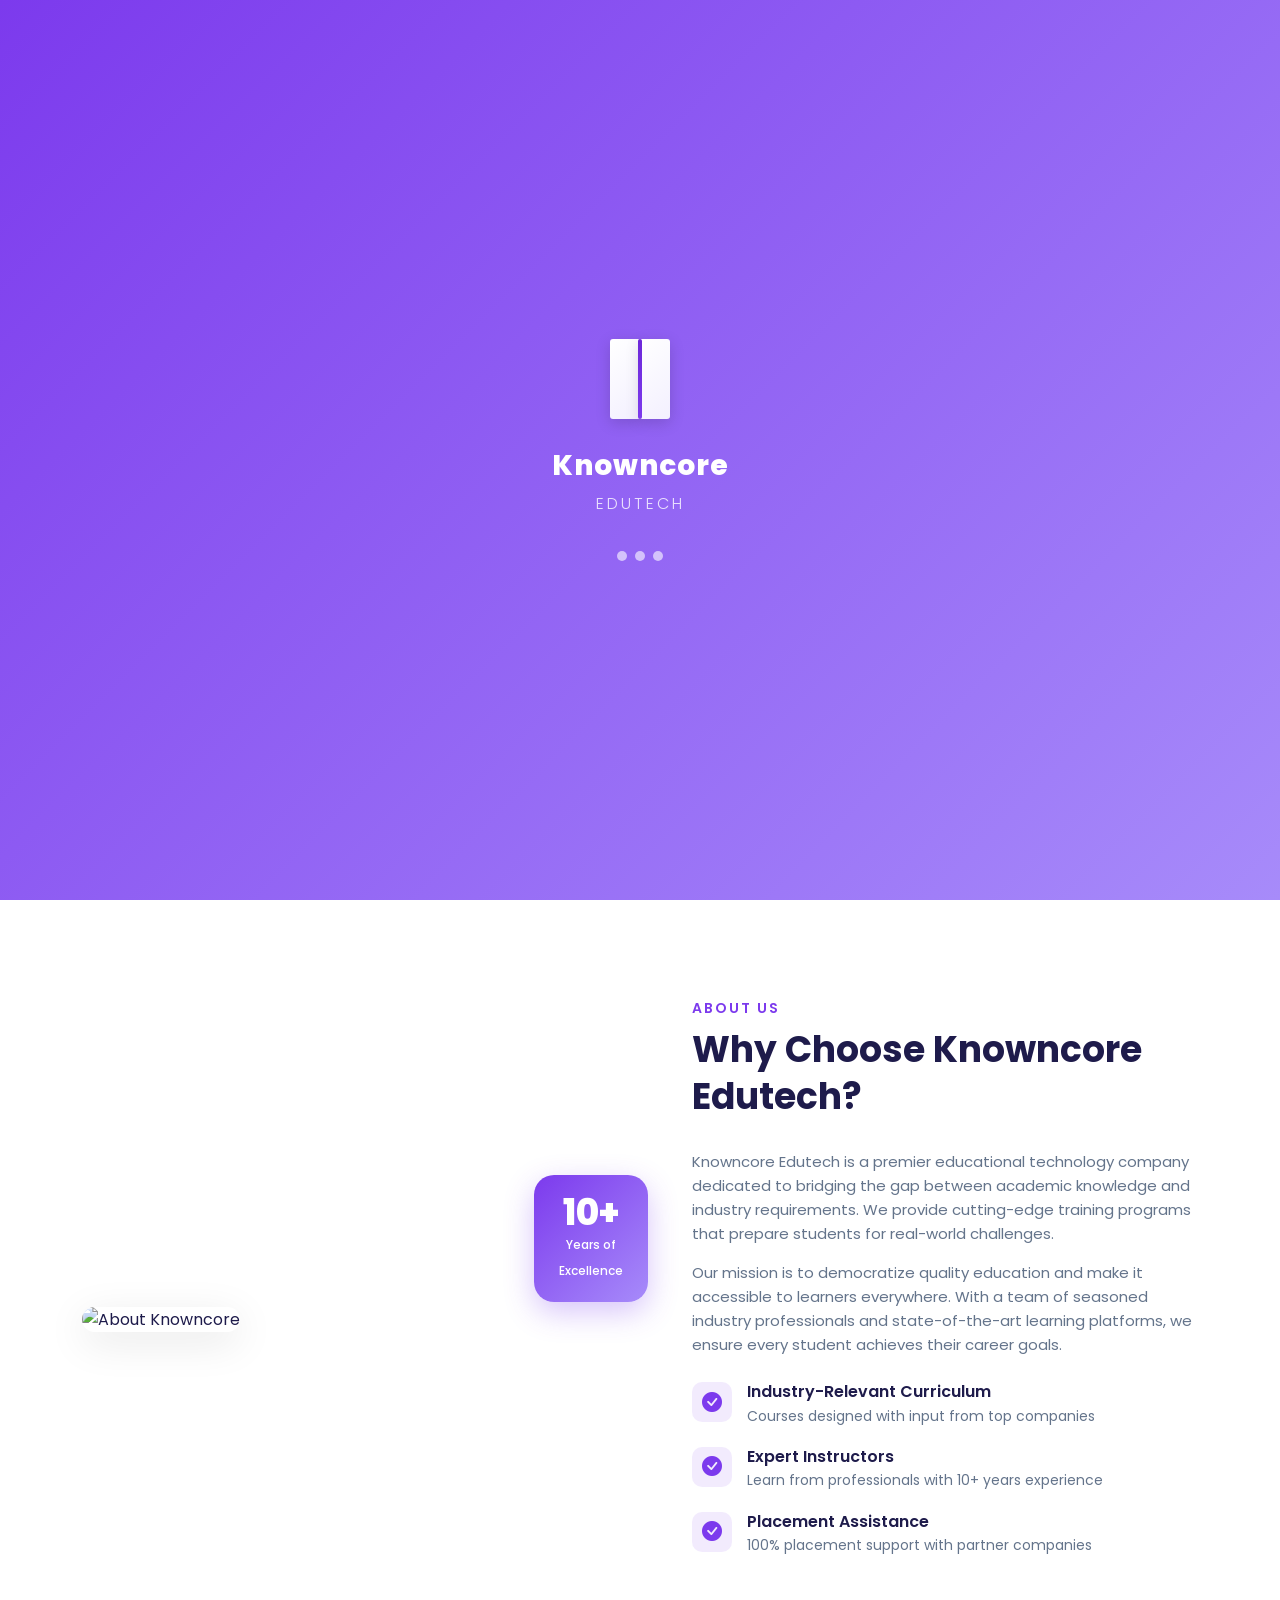
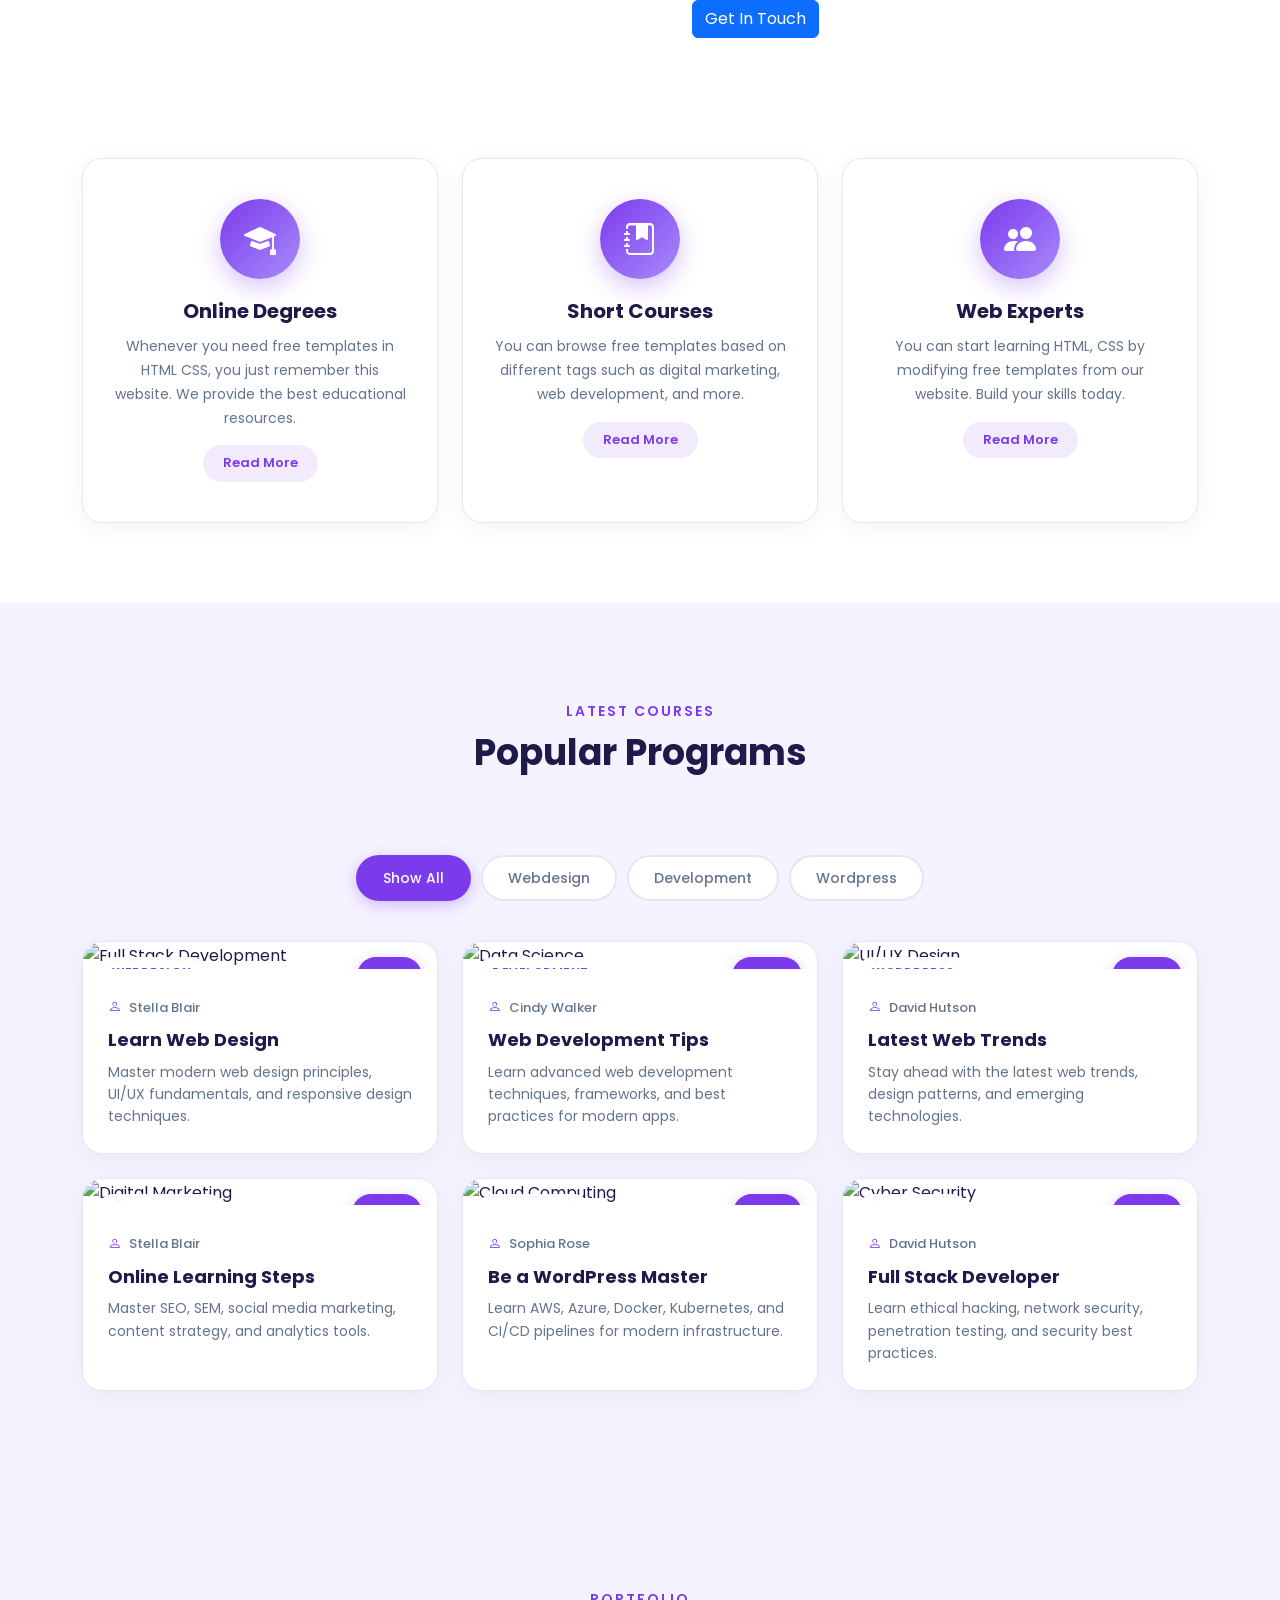
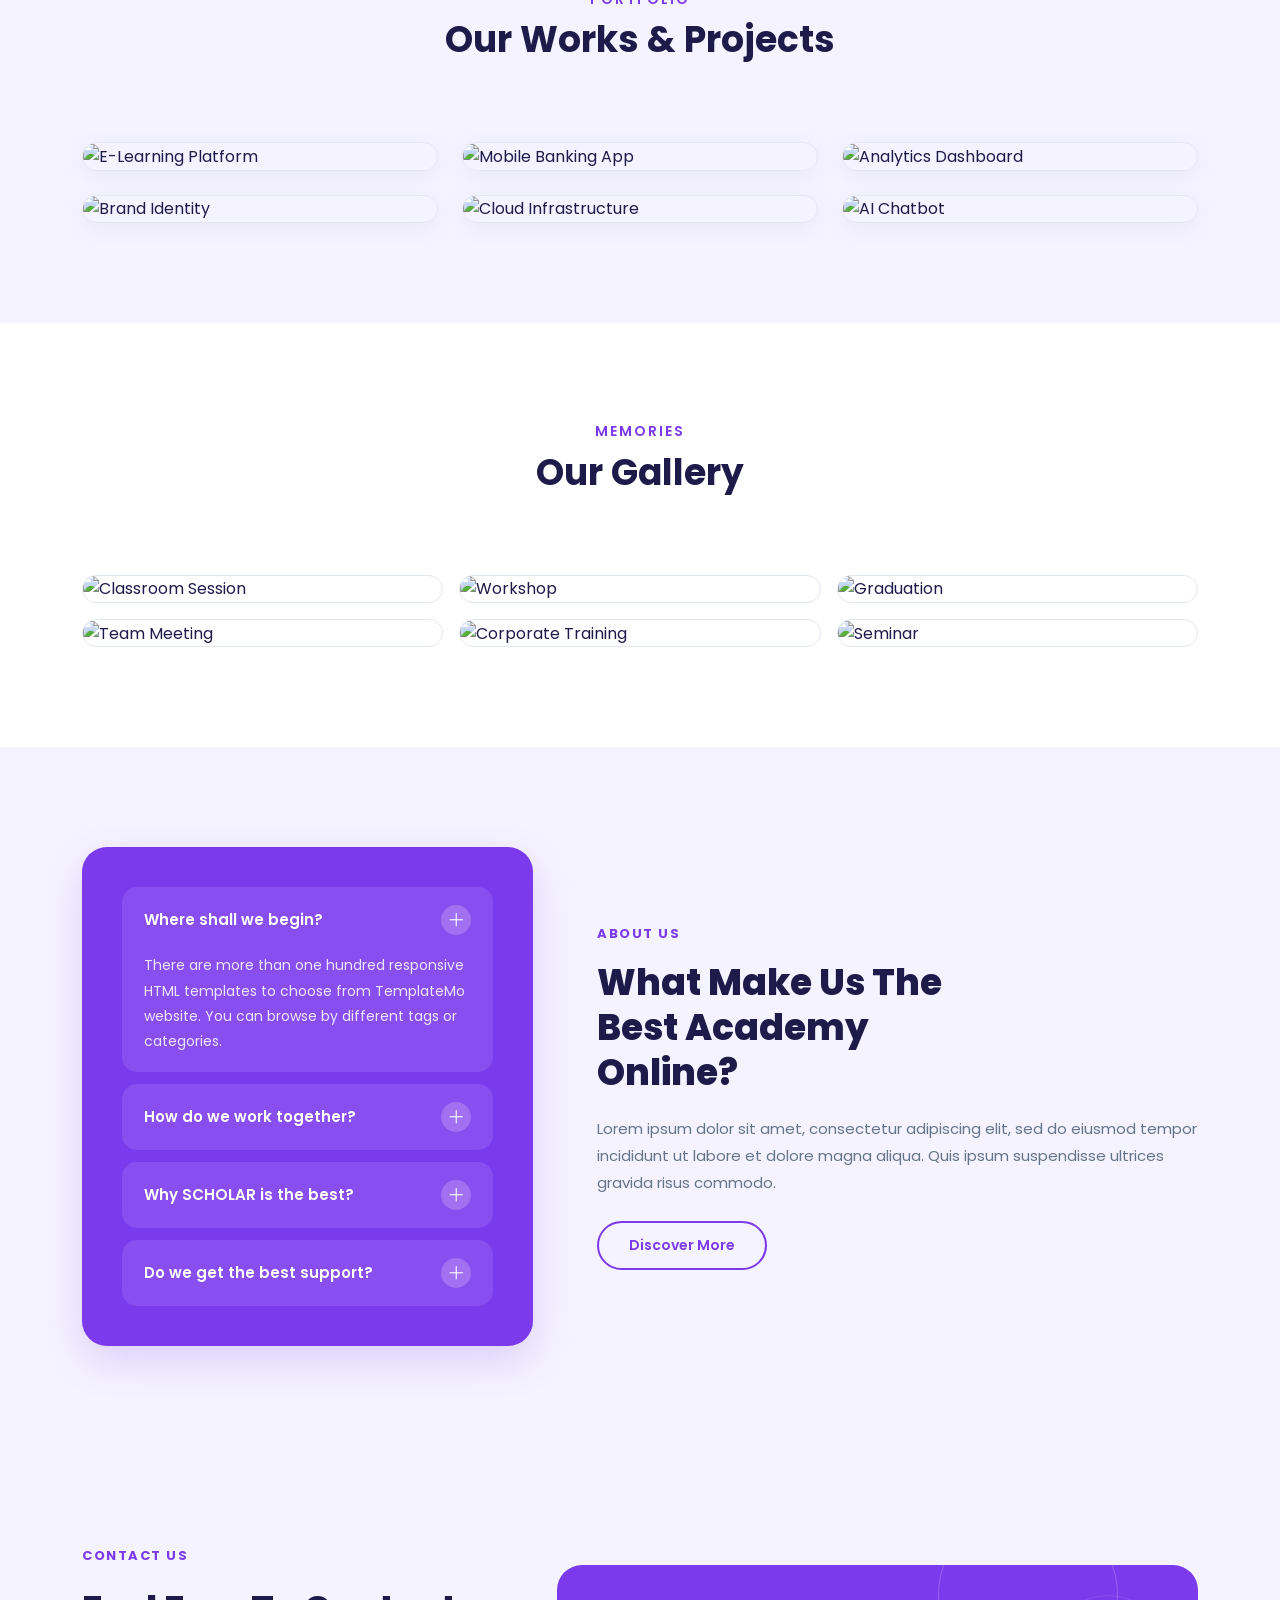
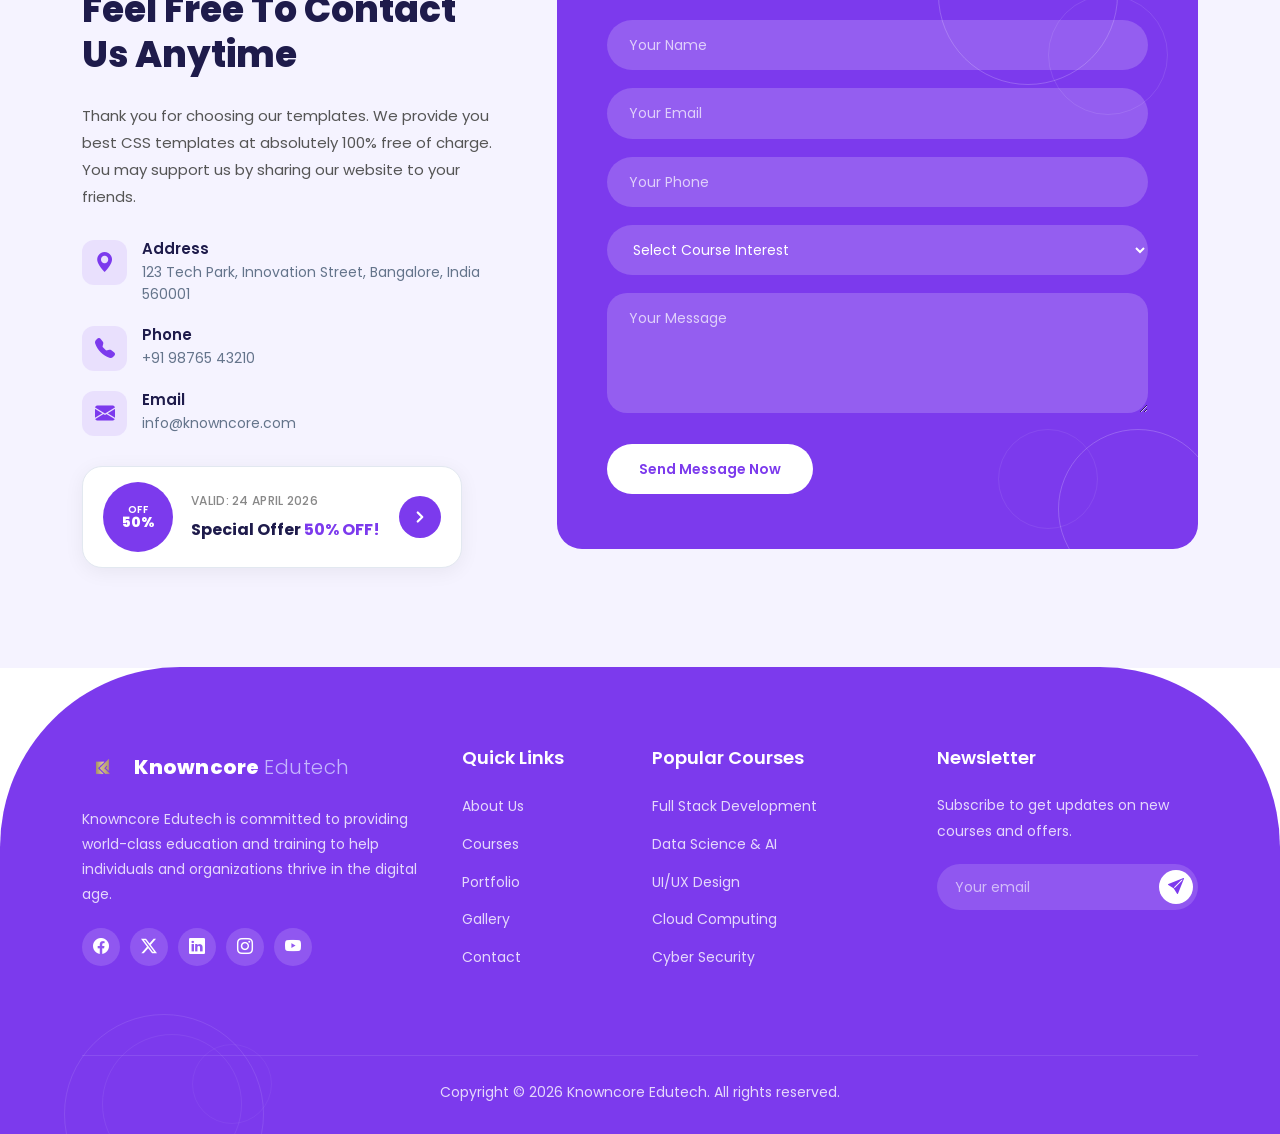
==== commit 332b551c: "new design" ====
--- a/index.html
+++ b/index.html
@@ -19,8 +19,16 @@
     <!-- Preloader -->
     <div id="js-preloader" class="js-preloader">
         <div class="preloader-inner">
-            <span class="dot"></span>
-            <div class="dots">
+            <div class="preloader-book">
+                <div class="book-page left"></div>
+                <div class="book-page right"></div>
+                <div class="book-spine"></div>
+            </div>
+            <div class="preloader-text">
+                <span class="preloader-brand">Knowncore</span>
+                <span class="preloader-sub">Edutech</span>
+            </div>
+            <div class="preloader-dots">
                 <span></span>
                 <span></span>
                 <span></span>
@@ -28,7 +36,7 @@
         </div>
     </div>
 
-    <!-- Header -->
+    <!-- Header / Navbar -->
     <header class="header-area header-sticky">
         <div class="container">
             <div class="row">
@@ -43,14 +51,18 @@
                         </button>
                         <div class="collapse navbar-collapse" id="navbarNav">
                             <ul class="navbar-nav ms-auto">
-                                <li class="nav-item"><a href="index.html#top" class="nav-link active">Home</a></li>
                                 <li class="nav-item"><a href="index.html#about" class="nav-link">About Us</a></li>
+                                <li class="nav-item"><a href="index.html#services" class="nav-link">Services</a></li>
                                 <li class="nav-item"><a href="index.html#courses" class="nav-link">Our Courses</a></li>
-                                <li class="nav-item"><a href="index.html#clients" class="nav-link">Our Clients</a></li>
                                 <li class="nav-item"><a href="index.html#works" class="nav-link">Our Works</a></li>
                                 <li class="nav-item"><a href="index.html#gallery" class="nav-link">Gallery</a></li>
-                                <li class="nav-item"><a href="index.html#contact" class="nav-link">Contact</a></li>
-                                <li class="nav-item"><a href="login.html" class="nav-link btn-login-nav">Login</a></li>
+                                <li class="nav-item"><a href="index.html#faq" class="nav-link">FAQ</a></li>
+                                <li class="nav-item"><a href="index.html#contact" class="nav-link">Contact Us</a></li>
+                                <li class="nav-item">
+                                    <button class="theme-toggle-btn" id="themeToggle" title="Toggle Dark/Light Mode">
+                                        <i class="bi bi-moon-fill" id="themeIcon"></i>
+                                    </button>
+                                </li>
                             </ul>
                         </div>
                     </nav>
@@ -59,8 +71,16 @@
         </div>
     </header>
 
-    <!-- Hero Section with Working Carousel -->
+    <!-- Hero Section -->
     <section class="hero-section" id="top">
+        <div class="wave-container">
+            <div class="wave wave-1"></div>
+            <div class="wave wave-2"></div>
+            <div class="wave wave-3"></div>
+            <div class="wave wave-4"></div>
+            <div class="wave wave-5"></div>
+        </div>
+        
         <div class="deco-circle deco-nav-1"></div>
         <div class="deco-circle deco-nav-2"></div>
         <div class="deco-circle deco-hero-1"></div>
@@ -75,11 +95,12 @@
                             <button type="button" data-bs-target="#heroCarousel" data-bs-slide-to="0" class="active" aria-current="true" aria-label="Slide 1"></button>
                             <button type="button" data-bs-target="#heroCarousel" data-bs-slide-to="1" aria-label="Slide 2"></button>
                             <button type="button" data-bs-target="#heroCarousel" data-bs-slide-to="2" aria-label="Slide 3"></button>
+                            <button type="button" data-bs-target="#heroCarousel" data-bs-slide-to="3" aria-label="Slide 4"></button>
                         </div>
                         <div class="carousel-inner">
                             <!-- Slide 1 -->
                             <div class="carousel-item active">
-                                <div class="hero-card" style="background: url(\'https://images.unsplash.com/photo-1456324504439-367cee3b3c32?w=1200&h=600&fit=crop\') center/cover no-repeat;">
+                                <div class="hero-card" style="background: url('https://images.unsplash.com/photo-1517694712202-14dd9538aa97?w=1200&h=600&fit=crop') center/cover no-repeat;">
                                     <div class="hero-card-overlay"></div>
                                     <div class="hero-content">
                                         <span class="badge-label">WELCOME TO KNOWNCORE</span>
@@ -101,7 +122,7 @@
                             </div>
                             <!-- Slide 2 -->
                             <div class="carousel-item">
-                                <div class="hero-card" style="background: url(\'https://images.unsplash.com/photo-1524178232363-1fb2b075b655?w=1200&h=600&fit=crop\') center/cover no-repeat;">
+                                <div class="hero-card" style="background: url('https://images.unsplash.com/photo-1551288049-bebda4e38f71?w=1200&h=600&fit=crop') center/cover no-repeat;">
                                     <div class="hero-card-overlay"></div>
                                     <div class="hero-content">
                                         <span class="badge-label">TOP-RATED COURSES</span>
@@ -123,7 +144,7 @@
                             </div>
                             <!-- Slide 3 -->
                             <div class="carousel-item">
-                                <div class="hero-card" style="background: url(\'https://images.unsplash.com/photo-1517245386807-bb43f82c33c4?w=1200&h=600&fit=crop\') center/cover no-repeat;">
+                                <div class="hero-card" style="background: url('https://images.unsplash.com/photo-1522202176988-66273c2fd55f?w=1200&h=600&fit=crop') center/cover no-repeat;">
                                     <div class="hero-card-overlay"></div>
                                     <div class="hero-content">
                                         <span class="badge-label">100% PLACEMENT SUPPORT</span>
@@ -143,8 +164,29 @@
                                     </div>
                                 </div>
                             </div>
-                        </div>
-                        <!-- Custom Navigation Arrows -->
+                            <!-- Slide 4 -->
+                            <div class="carousel-item">
+                                <div class="hero-card" style="background: url('https://images.unsplash.com/photo-1517245386807-bb43f82c33c4?w=1200&h=600&fit=crop') center/cover no-repeat;">
+                                    <div class="hero-card-overlay"></div>
+                                    <div class="hero-content">
+                                        <span class="badge-label">LEARN ANYWHERE, ANYTIME</span>
+                                        <h1>Flexible Learning<br>For Everyone</h1>
+                                        <p>Access world-class education from anywhere in the world. Our online platform offers live classes, recorded sessions, and interactive projects at your pace.</p>
+                                        <div class="hero-buttons">
+                                            <a href="signup.html" class="btn btn-request">Start Learning</a>
+                                            <a href="index.html#faq" class="btn btn-play">
+                                                <span class="play-icon">
+                                                    <svg width="12" height="12" viewBox="0 0 24 24" fill="currentColor">
+                                                        <polygon points="5 3 19 12 5 21 5 3"></polygon>
+                                                    </svg>
+                                                </span>
+                                                Learn More
+                                            </a>
+                                        </div>
+                                    </div>
+                                </div>
+                            </div>
+                        </div>
                         <button class="hero-arrow hero-arrow-prev" type="button" data-bs-target="#heroCarousel" data-bs-slide="prev">
                             <svg width="14" height="14" viewBox="0 0 24 24" fill="none" stroke="currentColor" stroke-width="2.5" stroke-linecap="round" stroke-linejoin="round">
                                 <polyline points="15 18 9 12 15 6"></polyline>
@@ -182,7 +224,6 @@
                         </div>
                         <p>Knowncore Edutech is a premier educational technology company dedicated to bridging the gap between academic knowledge and industry requirements. We provide cutting-edge training programs that prepare students for real-world challenges.</p>
                         <p>Our mission is to democratize quality education and make it accessible to learners everywhere. With a team of seasoned industry professionals and state-of-the-art learning platforms, we ensure every student achieves their career goals.</p>
-                        
                         <div class="about-features">
                             <div class="feature-item">
                                 <div class="icon"><i class="bi bi-check-circle-fill"></i></div>
@@ -206,8 +247,45 @@
                                 </div>
                             </div>
                         </div>
-                        
                         <a href="index.html#contact" class="btn btn-primary mt-4">Get In Touch</a>
+                    </div>
+                </div>
+            </div>
+        </div>
+    </section>
+
+    <!-- Services Section -->
+    <section class="section services" id="services">
+        <div class="container">
+            <div class="row g-4 justify-content-center">
+                <div class="col-lg-4 col-md-6">
+                    <div class="service-item">
+                        <div class="service-icon">
+                            <i class="bi bi-mortarboard-fill"></i>
+                        </div>
+                        <h4>Online Degrees</h4>
+                        <p>Whenever you need free templates in HTML CSS, you just remember this website. We provide the best educational resources.</p>
+                        <a href="#" class="read-more">Read More</a>
+                    </div>
+                </div>
+                <div class="col-lg-4 col-md-6">
+                    <div class="service-item">
+                        <div class="service-icon">
+                            <i class="bi bi-journal-bookmark-fill"></i>
+                        </div>
+                        <h4>Short Courses</h4>
+                        <p>You can browse free templates based on different tags such as digital marketing, web development, and more.</p>
+                        <a href="#" class="read-more">Read More</a>
+                    </div>
+                </div>
+                <div class="col-lg-4 col-md-6">
+                    <div class="service-item">
+                        <div class="service-icon">
+                            <i class="bi bi-people-fill"></i>
+                        </div>
+                        <h4>Web Experts</h4>
+                        <p>You can start learning HTML, CSS by modifying free templates from our website. Build your skills today.</p>
+                        <a href="#" class="read-more">Read More</a>
                     </div>
                 </div>
             </div>
@@ -220,294 +298,116 @@
             <div class="row">
                 <div class="col-lg-12 text-center mb-5">
                     <div class="section-heading">
-                        <h6>Our Courses</h6>
+                        <h6>Latest Courses</h6>
                         <h2>Popular Programs</h2>
                     </div>
                 </div>
             </div>
-            <div class="row g-4">
-                <div class="col-lg-4 col-md-6">
-                    <div class="course-item">
+            <div class="row">
+                <div class="col-lg-12">
+                    <div class="course-filter-tabs">
+                        <button class="filter-btn active" data-filter="all">Show All</button>
+                        <button class="filter-btn" data-filter="webdesign">Webdesign</button>
+                        <button class="filter-btn" data-filter="development">Development</button>
+                        <button class="filter-btn" data-filter="wordpress">Wordpress</button>
+                    </div>
+                </div>
+            </div>
+            <div class="row g-4 course-grid">
+                <div class="col-lg-4 col-md-6 course-item-wrapper" data-category="webdesign">
+                    <div class="course-item-scholar">
                         <div class="thumb">
                             <img src="https://images.unsplash.com/photo-1516321318423-f06f85e504b3?w=400&h=250&fit=crop" alt="Full Stack Development" class="img-fluid">
-                            <div class="price"><span>6 Months</span></div>
+                            <div class="price-tag">$160</div>
+                            <div class="category-tag">Webdesign</div>
                         </div>
                         <div class="down-content">
-                            <span class="category">Development</span>
-                            <h4>Full Stack Web Development</h4>
-                            <p>Master MERN stack, Node.js, React, and modern web technologies with hands-on projects.</p>
-                            <div class="info">
-                                <div class="row">
-                                    <div class="col-8">
-                                        <ul class="stars">
-                                            <li><i class="bi bi-star-fill"></i></li>
-                                            <li><i class="bi bi-star-fill"></i></li>
-                                            <li><i class="bi bi-star-fill"></i></li>
-                                            <li><i class="bi bi-star-fill"></i></li>
-                                            <li><i class="bi bi-star-fill"></i></li>
-                                        </ul>
-                                    </div>
-                                    <div class="col-4 text-end">
-                                        <span class="students"><i class="bi bi-person"></i> 850</span>
-                                    </div>
-                                </div>
-                            </div>
-                        </div>
-                    </div>
-                </div>
-                <div class="col-lg-4 col-md-6">
-                    <div class="course-item">
+                            <div class="course-meta">
+                                <span class="instructor"><i class="bi bi-person"></i> Stella Blair</span>
+                            </div>
+                            <h4>Learn Web Design</h4>
+                            <p>Master modern web design principles, UI/UX fundamentals, and responsive design techniques.</p>
+                        </div>
+                    </div>
+                </div>
+                <div class="col-lg-4 col-md-6 course-item-wrapper" data-category="development">
+                    <div class="course-item-scholar">
                         <div class="thumb">
                             <img src="https://images.unsplash.com/photo-1551288049-bebda4e38f71?w=400&h=250&fit=crop" alt="Data Science" class="img-fluid">
-                            <div class="price"><span>4 Months</span></div>
+                            <div class="price-tag">$340</div>
+                            <div class="category-tag">Development</div>
                         </div>
                         <div class="down-content">
-                            <span class="category">Data Science</span>
-                            <h4>Data Science & AI</h4>
-                            <p>Learn Python, Machine Learning, Deep Learning, and AI applications with real datasets.</p>
-                            <div class="info">
-                                <div class="row">
-                                    <div class="col-8">
-                                        <ul class="stars">
-                                            <li><i class="bi bi-star-fill"></i></li>
-                                            <li><i class="bi bi-star-fill"></i></li>
-                                            <li><i class="bi bi-star-fill"></i></li>
-                                            <li><i class="bi bi-star-fill"></i></li>
-                                            <li><i class="bi bi-star-half"></i></li>
-                                        </ul>
-                                    </div>
-                                    <div class="col-4 text-end">
-                                        <span class="students"><i class="bi bi-person"></i> 620</span>
-                                    </div>
-                                </div>
-                            </div>
-                        </div>
-                    </div>
-                </div>
-                <div class="col-lg-4 col-md-6">
-                    <div class="course-item">
+                            <div class="course-meta">
+                                <span class="instructor"><i class="bi bi-person"></i> Cindy Walker</span>
+                            </div>
+                            <h4>Web Development Tips</h4>
+                            <p>Learn advanced web development techniques, frameworks, and best practices for modern apps.</p>
+                        </div>
+                    </div>
+                </div>
+                <div class="col-lg-4 col-md-6 course-item-wrapper" data-category="wordpress">
+                    <div class="course-item-scholar">
                         <div class="thumb">
                             <img src="https://images.unsplash.com/photo-1561070791-2526d30994b5?w=400&h=250&fit=crop" alt="UI/UX Design" class="img-fluid">
-                            <div class="price"><span>3 Months</span></div>
+                            <div class="price-tag">$640</div>
+                            <div class="category-tag">Wordpress</div>
                         </div>
                         <div class="down-content">
-                            <span class="category">Design</span>
-                            <h4>UI/UX Design Masterclass</h4>
-                            <p>Create stunning user interfaces and experiences using Figma, Adobe XD, and design principles.</p>
-                            <div class="info">
-                                <div class="row">
-                                    <div class="col-8">
-                                        <ul class="stars">
-                                            <li><i class="bi bi-star-fill"></i></li>
-                                            <li><i class="bi bi-star-fill"></i></li>
-                                            <li><i class="bi bi-star-fill"></i></li>
-                                            <li><i class="bi bi-star-fill"></i></li>
-                                            <li><i class="bi bi-star-fill"></i></li>
-                                        </ul>
-                                    </div>
-                                    <div class="col-4 text-end">
-                                        <span class="students"><i class="bi bi-person"></i> 430</span>
-                                    </div>
-                                </div>
-                            </div>
-                        </div>
-                    </div>
-                </div>
-                <div class="col-lg-4 col-md-6">
-                    <div class="course-item">
+                            <div class="course-meta">
+                                <span class="instructor"><i class="bi bi-person"></i> David Hutson</span>
+                            </div>
+                            <h4>Latest Web Trends</h4>
+                            <p>Stay ahead with the latest web trends, design patterns, and emerging technologies.</p>
+                        </div>
+                    </div>
+                </div>
+                <div class="col-lg-4 col-md-6 course-item-wrapper" data-category="development">
+                    <div class="course-item-scholar">
                         <div class="thumb">
                             <img src="https://images.unsplash.com/photo-1553877522-43269d4ea984?w=400&h=250&fit=crop" alt="Digital Marketing" class="img-fluid">
-                            <div class="price"><span>3 Months</span></div>
+                            <div class="price-tag">$450</div>
+                            <div class="category-tag">Development</div>
                         </div>
                         <div class="down-content">
-                            <span class="category">Marketing</span>
-                            <h4>Digital Marketing Pro</h4>
+                            <div class="course-meta">
+                                <span class="instructor"><i class="bi bi-person"></i> Stella Blair</span>
+                            </div>
+                            <h4>Online Learning Steps</h4>
                             <p>Master SEO, SEM, social media marketing, content strategy, and analytics tools.</p>
-                            <div class="info">
-                                <div class="row">
-                                    <div class="col-8">
-                                        <ul class="stars">
-                                            <li><i class="bi bi-star-fill"></i></li>
-                                            <li><i class="bi bi-star-fill"></i></li>
-                                            <li><i class="bi bi-star-fill"></i></li>
-                                            <li><i class="bi bi-star-fill"></i></li>
-                                            <li><i class="bi bi-star"></i></li>
-                                        </ul>
-                                    </div>
-                                    <div class="col-4 text-end">
-                                        <span class="students"><i class="bi bi-person"></i> 380</span>
-                                    </div>
-                                </div>
-                            </div>
-                        </div>
-                    </div>
-                </div>
-                <div class="col-lg-4 col-md-6">
-                    <div class="course-item">
+                        </div>
+                    </div>
+                </div>
+                <div class="col-lg-4 col-md-6 course-item-wrapper" data-category="wordpress">
+                    <div class="course-item-scholar">
                         <div class="thumb">
                             <img src="https://images.unsplash.com/photo-1555949963-aa79dcee981c?w=400&h=250&fit=crop" alt="Cloud Computing" class="img-fluid">
-                            <div class="price"><span>5 Months</span></div>
+                            <div class="price-tag">$320</div>
+                            <div class="category-tag">Wordpress</div>
                         </div>
                         <div class="down-content">
-                            <span class="category">Cloud</span>
-                            <h4>Cloud Computing & DevOps</h4>
+                            <div class="course-meta">
+                                <span class="instructor"><i class="bi bi-person"></i> Sophia Rose</span>
+                            </div>
+                            <h4>Be a WordPress Master</h4>
                             <p>Learn AWS, Azure, Docker, Kubernetes, and CI/CD pipelines for modern infrastructure.</p>
-                            <div class="info">
-                                <div class="row">
-                                    <div class="col-8">
-                                        <ul class="stars">
-                                            <li><i class="bi bi-star-fill"></i></li>
-                                            <li><i class="bi bi-star-fill"></i></li>
-                                            <li><i class="bi bi-star-fill"></i></li>
-                                            <li><i class="bi bi-star-fill"></i></li>
-                                            <li><i class="bi bi-star-half"></i></li>
-                                        </ul>
-                                    </div>
-                                    <div class="col-4 text-end">
-                                        <span class="students"><i class="bi bi-person"></i> 290</span>
-                                    </div>
-                                </div>
-                            </div>
-                        </div>
-                    </div>
-                </div>
-                <div class="col-lg-4 col-md-6">
-                    <div class="course-item">
+                        </div>
+                    </div>
+                </div>
+                <div class="col-lg-4 col-md-6 course-item-wrapper" data-category="webdesign">
+                    <div class="course-item-scholar">
                         <div class="thumb">
                             <img src="https://images.unsplash.com/photo-1518770660439-4636190af475?w=400&h=250&fit=crop" alt="Cyber Security" class="img-fluid">
-                            <div class="price"><span>4 Months</span></div>
+                            <div class="price-tag">$240</div>
+                            <div class="category-tag">Webdesign</div>
                         </div>
                         <div class="down-content">
-                            <span class="category">Security</span>
-                            <h4>Cyber Security Essentials</h4>
+                            <div class="course-meta">
+                                <span class="instructor"><i class="bi bi-person"></i> David Hutson</span>
+                            </div>
+                            <h4>Full Stack Developer</h4>
                             <p>Learn ethical hacking, network security, penetration testing, and security best practices.</p>
-                            <div class="info">
-                                <div class="row">
-                                    <div class="col-8">
-                                        <ul class="stars">
-                                            <li><i class="bi bi-star-fill"></i></li>
-                                            <li><i class="bi bi-star-fill"></i></li>
-                                            <li><i class="bi bi-star-fill"></i></li>
-                                            <li><i class="bi bi-star-fill"></i></li>
-                                            <li><i class="bi bi-star-fill"></i></li>
-                                        </ul>
-                                    </div>
-                                    <div class="col-4 text-end">
-                                        <span class="students"><i class="bi bi-person"></i> 340</span>
-                                    </div>
-                                </div>
-                            </div>
-                        </div>
-                    </div>
-                </div>
-            </div>
-        </div>
-    </section>
-
-    <!-- Our Clients Section -->
-    <section class="section clients" id="clients">
-        <div class="container">
-            <div class="row">
-                <div class="col-lg-12 text-center mb-5">
-                    <div class="section-heading">
-                        <h6>Trusted By</h6>
-                        <h2>Our Clients & Partners</h2>
-                    </div>
-                </div>
-            </div>
-            <div class="row g-4 justify-content-center align-items-center">
-                <div class="col-lg-2 col-md-3 col-4">
-                    <div class="client-logo">
-                        <div class="logo-placeholder">
-                            <i class="bi bi-building"></i>
-                            <span>TechCorp</span>
-                        </div>
-                    </div>
-                </div>
-                <div class="col-lg-2 col-md-3 col-4">
-                    <div class="client-logo">
-                        <div class="logo-placeholder">
-                            <i class="bi bi-globe"></i>
-                            <span>GlobalSoft</span>
-                        </div>
-                    </div>
-                </div>
-                <div class="col-lg-2 col-md-3 col-4">
-                    <div class="client-logo">
-                        <div class="logo-placeholder">
-                            <i class="bi bi-laptop"></i>
-                            <span>CodeBase</span>
-                        </div>
-                    </div>
-                </div>
-                <div class="col-lg-2 col-md-3 col-4">
-                    <div class="client-logo">
-                        <div class="logo-placeholder">
-                            <i class="bi bi-cloud"></i>
-                            <span>CloudNine</span>
-                        </div>
-                    </div>
-                </div>
-                <div class="col-lg-2 col-md-3 col-4">
-                    <div class="client-logo">
-                        <div class="logo-placeholder">
-                            <i class="bi bi-shield-check"></i>
-                            <span>SecureNet</span>
-                        </div>
-                    </div>
-                </div>
-                <div class="col-lg-2 col-md-3 col-4">
-                    <div class="client-logo">
-                        <div class="logo-placeholder">
-                            <i class="bi bi-graph-up"></i>
-                            <span>DataFlow</span>
-                        </div>
-                    </div>
-                </div>
-                <div class="col-lg-2 col-md-3 col-4">
-                    <div class="client-logo">
-                        <div class="logo-placeholder">
-                            <i class="bi bi-phone"></i>
-                            <span>AppWorks</span>
-                        </div>
-                    </div>
-                </div>
-                <div class="col-lg-2 col-md-3 col-4">
-                    <div class="client-logo">
-                        <div class="logo-placeholder">
-                            <i class="bi bi-cpu"></i>
-                            <span>ChipTech</span>
-                        </div>
-                    </div>
-                </div>
-            </div>
-            <div class="row mt-5">
-                <div class="col-lg-3 col-md-6">
-                    <div class="stat-item text-center">
-                        <div class="stat-icon"><i class="bi bi-people-fill"></i></div>
-                        <h3 class="counter" data-target="15000">0</h3>
-                        <p>Students Trained</p>
-                    </div>
-                </div>
-                <div class="col-lg-3 col-md-6">
-                    <div class="stat-item text-center">
-                        <div class="stat-icon"><i class="bi bi-briefcase-fill"></i></div>
-                        <h3 class="counter" data-target="12000">0</h3>
-                        <p>Placements</p>
-                    </div>
-                </div>
-                <div class="col-lg-3 col-md-6">
-                    <div class="stat-item text-center">
-                        <div class="stat-icon"><i class="bi bi-building-fill"></i></div>
-                        <h3 class="counter" data-target="500">0</h3>
-                        <p>Partner Companies</p>
-                    </div>
-                </div>
-                <div class="col-lg-3 col-md-6">
-                    <div class="stat-item text-center">
-                        <div class="stat-icon"><i class="bi bi-award-fill"></i></div>
-                        <h3 class="counter" data-target="50">0</h3>
-                        <p>Industry Awards</p>
+                        </div>
                     </div>
                 </div>
             </div>
@@ -696,6 +596,72 @@
         </div>
     </section>
 
+    <!-- FAQ Section -->
+    <section class="section faq" id="faq">
+        <div class="container">
+            <div class="row align-items-center">
+                <div class="col-lg-5">
+                    <div class="faq-left-panel">
+                        <div class="faq-accordion-scholar" id="faqAccordionScholar">
+                            <div class="faq-item-scholar">
+                                <button class="faq-question-scholar collapsed" data-bs-toggle="collapse" data-bs-target="#faqScholar1" aria-expanded="false">
+                                    <span>Where shall we begin?</span>
+                                    <i class="bi bi-plus-lg"></i>
+                                </button>
+                                <div id="faqScholar1" class="collapse show" data-bs-parent="#faqAccordionScholar">
+                                    <div class="faq-answer-scholar">
+                                        <p>There are more than one hundred responsive HTML templates to choose from TemplateMo website. You can browse by different tags or categories.</p>
+                                    </div>
+                                </div>
+                            </div>
+                            <div class="faq-item-scholar">
+                                <button class="faq-question-scholar collapsed" data-bs-toggle="collapse" data-bs-target="#faqScholar2" aria-expanded="false">
+                                    <span>How do we work together?</span>
+                                    <i class="bi bi-plus-lg"></i>
+                                </button>
+                                <div id="faqScholar2" class="collapse" data-bs-parent="#faqAccordionScholar">
+                                    <div class="faq-answer-scholar">
+                                        <p>We work collaboratively through live sessions, recorded content, and hands-on projects. Our mentors guide you every step of the way.</p>
+                                    </div>
+                                </div>
+                            </div>
+                            <div class="faq-item-scholar">
+                                <button class="faq-question-scholar collapsed" data-bs-toggle="collapse" data-bs-target="#faqScholar3" aria-expanded="false">
+                                    <span>Why SCHOLAR is the best?</span>
+                                    <i class="bi bi-plus-lg"></i>
+                                </button>
+                                <div id="faqScholar3" class="collapse" data-bs-parent="#faqAccordionScholar">
+                                    <div class="faq-answer-scholar">
+                                        <p>Knowncore Edutech offers industry-relevant curriculum, expert instructors, and 100% placement support with 500+ partner companies.</p>
+                                    </div>
+                                </div>
+                            </div>
+                            <div class="faq-item-scholar">
+                                <button class="faq-question-scholar collapsed" data-bs-toggle="collapse" data-bs-target="#faqScholar4" aria-expanded="false">
+                                    <span>Do we get the best support?</span>
+                                    <i class="bi bi-plus-lg"></i>
+                                </button>
+                                <div id="faqScholar4" class="collapse" data-bs-parent="#faqAccordionScholar">
+                                    <div class="faq-answer-scholar">
+                                        <p>Yes! We provide 24/7 support through our dedicated help desk, community forums, and direct mentor access for all students.</p>
+                                    </div>
+                                </div>
+                            </div>
+                        </div>
+                    </div>
+                </div>
+                <div class="col-lg-7">
+                    <div class="faq-right-content">
+                        <span class="section-label">About Us</span>
+                        <h2 class="section-title">What Make Us The Best Academy Online?</h2>
+                        <p>Lorem ipsum dolor sit amet, consectetur adipiscing elit, sed do eiusmod tempor incididunt ut labore et dolore magna aliqua. Quis ipsum suspendisse ultrices gravida risus commodo.</p>
+                        <a href="#" class="btn btn-scholar-outline">Discover More</a>
+                    </div>
+                </div>
+            </div>
+        </div>
+    </section>
+
     <!-- Contact Section -->
     <section class="contact-section" id="contact">
         <div class="container">
@@ -703,11 +669,10 @@
                 <div class="col-lg-5">
                     <div class="contact-left">
                         <span class="section-label">CONTACT US</span>
-                        <h2 class="section-title">Let\'s Start Your Learning Journey</h2>
+                        <h2 class="section-title">Feel Free To Contact Us Anytime</h2>
                         <p class="section-desc">
-                            Have questions about our courses or want to enroll? Reach out to us and our team will guide you through the process. We\'re here to help you succeed.
+                            Thank you for choosing our templates. We provide you best CSS templates at absolutely 100% free of charge. You may support us by sharing our website to your friends.
                         </p>
-                        
                         <div class="contact-info-list">
                             <div class="contact-info-item">
                                 <div class="icon"><i class="bi bi-geo-alt-fill"></i></div>
@@ -731,15 +696,14 @@
                                 </div>
                             </div>
                         </div>
-                        
                         <div class="offer-card">
                             <div class="offer-badge">
-                                <span class="off-text">NEW</span>
-                                <span class="percent">BATCH</span>
+                                <span class="off-text">OFF</span>
+                                <span class="percent">50%</span>
                             </div>
                             <div class="offer-info">
-                                <p class="valid-date">STARTING: <span>01 JULY 2026</span></p>
-                                <p class="offer-text">New Batch <span class="highlight">Enrolling Now!</span></p>
+                                <p class="valid-date">VALID: 24 APRIL 2026</p>
+                                <p class="offer-text">Special Offer <span class="highlight">50% OFF!</span></p>
                             </div>
                             <a href="signup.html" class="offer-arrow">
                                 <svg width="16" height="16" viewBox="0 0 24 24" fill="none" stroke="currentColor" stroke-width="3" stroke-linecap="round" stroke-linejoin="round">
@@ -749,14 +713,12 @@
                         </div>
                     </div>
                 </div>
-                
                 <div class="col-lg-7">
                     <div class="contact-form-wrapper">
                         <div class="deco-circle deco-1"></div>
                         <div class="deco-circle deco-2"></div>
                         <div class="deco-circle deco-3"></div>
                         <div class="deco-circle deco-4"></div>
-                        
                         <form class="contact-form" id="contactForm">
                             <div class="form-group">
                                 <input type="text" class="form-input" placeholder="Your Name" required>
@@ -794,7 +756,6 @@
         <div class="deco-circle deco-foot-1"></div>
         <div class="deco-circle deco-foot-2"></div>
         <div class="deco-circle deco-foot-3"></div>
-        
         <div class="container">
             <div class="row">
                 <div class="col-lg-4 col-md-6 mb-4">
@@ -851,7 +812,7 @@
             <div class="footer-bottom">
                 <div class="row">
                     <div class="col-lg-12 text-center">
-                        <p>Copyright &copy; 2026 Knowncore Edutech. All rights reserved. <span class="divider">|</span> Designed with <i class="bi bi-heart-fill"></i> for learners</p>
+                        <p>Copyright &copy; 2026 Knowncore Edutech. All rights reserved.</p>
                     </div>
                 </div>
             </div>
--- a/assets/css/style.css
+++ b/assets/css/style.css
@@ -2,22 +2,59 @@
    Knowncore Edutech - Custom Styles
    ======================================== */
 
-/* Global Variables */
+/* Global Variables - Light Mode (Default) */
 :root {
-    --primary-color: #6366f1;
-    --primary-light: #818cf8;
-    --primary-dark: #4f46e5;
-    --secondary-color: #8b5cf6;
+    --primary-color: #7c3aed;
+    --primary-light: #8b5cf6;
+    --primary-dark: #6d28d9;
+    --secondary-color: #a78bfa;
     --accent-color: #c4b5fd;
     --text-dark: #1e1b4b;
     --text-light: #64748b;
     --white: #ffffff;
-    --light-bg: #f8fafc;
+    --light-bg: #f5f3ff;
     --border-radius: 25px;
     --transition: all 0.3s ease;
-    --primary: #6366f1;
+    --primary: #7c3aed;
     --dark: #1e1b4b;
-    --light-purple: #eef2ff;
+    --light-purple: #ede9fe;
+    --card-bg: #ffffff;
+    --border-color: #e2e8f0;
+    --shadow-color: rgba(0,0,0,0.05);
+    --footer-bg: #7c3aed;
+    --hero-overlay: rgba(30, 27, 75, 0.7);
+    --input-bg: rgba(255, 255, 255, 0.18);
+    --input-text: #ffffff;
+    --input-placeholder: rgba(255, 255, 255, 0.7);
+    --faq-bg: #ffffff;
+    --faq-hover: #f8fafc;
+    --faq-border: #e2e8f0;
+    --faq-text: #1e1b4b;
+}
+
+/* Dark Mode Variables */
+[data-theme="dark"] {
+    --primary-color: #a78bfa;
+    --primary-light: #c4b5fd;
+    --primary-dark: #8b5cf6;
+    --secondary-color: #c4b5fd;
+    --accent-color: #ddd6fe;
+    --text-dark: #f1f5f9;
+    --text-light: #94a3b8;
+    --white: #0f172a;
+    --light-bg: #1e293b;
+    --card-bg: #1e293b;
+    --border-color: #334155;
+    --shadow-color: rgba(0,0,0,0.3);
+    --footer-bg: #0f172a;
+    --hero-overlay: rgba(15, 23, 42, 0.85);
+    --input-bg: rgba(30, 41, 59, 0.8);
+    --input-text: #f1f5f9;
+    --input-placeholder: rgba(148, 163, 184, 0.7);
+    --faq-bg: #1e293b;
+    --faq-hover: #334155;
+    --faq-border: #334155;
+    --faq-text: #f1f5f9;
 }
 
 /* Base Styles */
@@ -33,6 +70,7 @@
     overflow-x: hidden;
     font-family: 'Poppins', -apple-system, BlinkMacSystemFont, 'Segoe UI', sans-serif;
     background: var(--white);
+    transition: background-color 0.3s ease, color 0.3s ease;
 }
 
 a {
@@ -47,71 +85,224 @@
     margin: 0;
 }
 
-/* Preloader */
+/* ========================================
+   PRELOADER - EDUCATION ANIMATION
+   ======================================== */
 .js-preloader {
     position: fixed;
     top: 0;
     left: 0;
     width: 100%;
     height: 100%;
-    background: var(--white);
+    background: linear-gradient(135deg, #7c3aed, #a78bfa);
     z-index: 9999;
     display: flex;
     align-items: center;
     justify-content: center;
-    transition: opacity 0.5s ease;
+    transition: opacity 0.6s ease, visibility 0.6s ease;
 }
 
 .js-preloader.loaded {
     opacity: 0;
+    visibility: hidden;
     pointer-events: none;
 }
 
 .preloader-inner {
+    display: flex;
+    flex-direction: column;
+    align-items: center;
+    gap: 25px;
+}
+
+/* Book Animation */
+.preloader-book {
     position: relative;
-    width: 142px;
+    width: 60px;
+    height: 80px;
+    perspective: 600px;
+    animation: bookFloat 2s ease-in-out infinite;
+}
+
+.book-page {
+    position: absolute;
+    width: 30px;
+    height: 80px;
+    background: linear-gradient(135deg, #ffffff, #f3f0ff);
+    border-radius: 3px 0 0 3px;
+    transform-origin: right center;
+    box-shadow: 0 4px 15px rgba(0,0,0,0.15);
+}
+
+.book-page.left {
+    left: 0;
+    border-radius: 3px 0 0 3px;
+    animation: pageFlipLeft 2s ease-in-out infinite;
+}
+
+.book-page.right {
+    right: 0;
+    border-radius: 0 3px 3px 0;
+    transform-origin: left center;
+    animation: pageFlipRight 2s ease-in-out infinite;
+}
+
+.book-spine {
+    position: absolute;
+    left: 50%;
+    transform: translateX(-50%);
+    width: 4px;
+    height: 80px;
+    background: linear-gradient(180deg, #6d28d9, #7c3aed);
+    border-radius: 2px;
+}
+
+@keyframes bookFloat {
+    0%, 100% { transform: translateY(0); }
+    50% { transform: translateY(-10px); }
+}
+
+@keyframes pageFlipLeft {
+    0%, 100% { transform: rotateY(0deg); }
+    50% { transform: rotateY(-30deg); }
+}
+
+@keyframes pageFlipRight {
+    0%, 100% { transform: rotateY(0deg); }
+    50% { transform: rotateY(30deg); }
+}
+
+/* Preloader Text */
+.preloader-text {
+    display: flex;
+    flex-direction: column;
+    align-items: center;
+    gap: 2px;
+}
+
+.preloader-brand {
+    font-size: 28px;
+    font-weight: 800;
+    color: #ffffff;
+    letter-spacing: 1px;
+    animation: textGlow 2s ease-in-out infinite;
+}
+
+.preloader-sub {
+    font-size: 16px;
+    font-weight: 300;
+    color: rgba(255,255,255,0.8);
+    letter-spacing: 3px;
+    text-transform: uppercase;
+}
+
+@keyframes textGlow {
+    0%, 100% { text-shadow: 0 0 10px rgba(255,255,255,0.3); }
+    50% { text-shadow: 0 0 20px rgba(255,255,255,0.6), 0 0 40px rgba(255,255,255,0.2); }
+}
+
+/* Preloader Dots */
+.preloader-dots {
+    display: flex;
+    gap: 8px;
+    margin-top: 10px;
+}
+
+.preloader-dots span {
+    width: 10px;
+    height: 10px;
+    background: rgba(255,255,255,0.6);
+    border-radius: 50%;
+    animation: dotBounce 1.4s ease-in-out infinite;
+}
+
+.preloader-dots span:nth-child(1) { animation-delay: 0s; }
+.preloader-dots span:nth-child(2) { animation-delay: 0.2s; }
+.preloader-dots span:nth-child(3) { animation-delay: 0.4s; }
+
+@keyframes dotBounce {
+    0%, 80%, 100% { transform: scale(0); opacity: 0.5; }
+    40% { transform: scale(1); opacity: 1; background: #ffffff; }
+}
+
+/* ========================================
+   BACK TO HOME BUTTON
+   ======================================== */
+.back-to-home-btn {
+    position: fixed;
+    top: 25px;
+    left: 25px;
+    z-index: 1000;
+    display: flex;
+    align-items: center;
+    gap: 8px;
+    padding: 10px 20px;
+    background: rgba(255, 255, 255, 0.95);
+    border: 2px solid var(--primary-color);
+    border-radius: 30px;
+    color: var(--primary-color);
+    font-size: 14px;
+    font-weight: 600;
+    text-decoration: none;
+    transition: all 0.3s ease;
+    box-shadow: 0 4px 15px rgba(124, 58, 237, 0.15);
+    backdrop-filter: blur(10px);
+}
+
+.back-to-home-btn:hover {
+    background: var(--primary-color);
+    color: #ffffff;
+    transform: translateX(-3px);
+    box-shadow: 0 6px 20px rgba(124, 58, 237, 0.3);
+}
+
+.back-to-home-btn i {
+    font-size: 16px;
+    transition: transform 0.3s ease;
+}
+
+.back-to-home-btn:hover i {
+    transform: translateX(-3px);
+}
+
+/* ========================================
+   THEME TOGGLE BUTTON
+   ======================================== */
+.theme-toggle-btn {
+    background: rgba(255, 255, 255, 0.15);
+    border: 1.5px solid rgba(255, 255, 255, 0.3);
+    color: var(--white);
+    width: 40px;
     height: 40px;
-}
-
-.preloader-inner .dot {
-    position: absolute;
-    width: 16px;
-    height: 16px;
-    top: 12px;
-    left: 15px;
+    border-radius: 50%;
+    display: flex;
+    align-items: center;
+    justify-content: center;
+    cursor: pointer;
+    transition: var(--transition);
+    margin-left: 8px;
+    font-size: 16px;
+}
+
+.theme-toggle-btn:hover {
     background: var(--primary-color);
-    border-radius: 50%;
-    transform: translateX(0);
-    animation: dot 2.8s infinite linear;
-}
-
-.preloader-inner .dots {
-    transform: translateX(0);
-    margin-top: 12px;
-    margin-left: 31px;
-    animation: dots 2.8s infinite linear;
-}
-
-.preloader-inner .dots span {
-    display: block;
-    float: left;
-    width: 16px;
-    height: 16px;
-    margin-left: 16px;
+    border-color: var(--primary-color);
+    transform: rotate(15deg);
+}
+
+.header-area.header-sticky .theme-toggle-btn {
+    background: rgba(124, 58, 237, 0.1);
+    border-color: var(--primary-color);
+    color: var(--primary-color);
+}
+
+.header-area.header-sticky .theme-toggle-btn:hover {
     background: var(--primary-color);
-    border-radius: 50%;
-}
-
-@keyframes dot {
-    50% { transform: translateX(96px); }
-}
-
-@keyframes dots {
-    50% { transform: translateX(-31px); }
+    color: var(--white);
 }
 
 /* ========================================
-   HEADER & NAVBAR
+   HEADER & NAVBAR (SCHOLAR STYLE)
    ======================================== */
 .header-area {
     position: absolute;
@@ -171,15 +362,16 @@
     color: var(--primary-color);
 }
 
-/* Nav Links */
+/* Nav Links - Scholar Style */
 .header-area .nav-link {
     font-weight: 500;
     color: var(--white) !important;
-    padding: 8px 16px !important;
-    margin: 0 3px;
+    padding: 8px 18px !important;
+    margin: 0 2px;
     border-radius: 20px;
     transition: var(--transition);
     font-size: 14px;
+    position: relative;
 }
 
 .header-area.header-sticky .nav-link {
@@ -188,7 +380,7 @@
 
 .header-area .nav-link:hover,
 .header-area .nav-link.active {
-    background: var(--primary-color);
+    background: rgba(255,255,255,0.2);
     color: var(--white) !important;
 }
 
@@ -196,25 +388,6 @@
 .header-area.header-sticky .nav-link.active {
     background: var(--primary-color);
     color: var(--white) !important;
-}
-
-/* Login Nav Button */
-.btn-login-nav {
-    background: rgba(255, 255, 255, 0.15) !important;
-    border: 1.5px solid rgba(255, 255, 255, 0.3) !important;
-    padding: 8px 22px !important;
-    margin-left: 8px !important;
-}
-
-.header-area.header-sticky .btn-login-nav {
-    background: var(--primary-color) !important;
-    color: var(--white) !important;
-    border-color: var(--primary-color) !important;
-}
-
-.header-area.header-sticky .btn-login-nav:hover {
-    background: var(--primary-dark) !important;
-    border-color: var(--primary-dark) !important;
 }
 
 .navbar-toggler {
@@ -251,7 +424,7 @@
 }
 
 /* ========================================
-   HERO SECTION WITH WORKING CAROUSEL
+   HERO SECTION WITH 3D WAVE EFFECT
    ======================================== */
 .hero-section {
     position: relative;
@@ -264,6 +437,101 @@
     overflow: hidden;
 }
 
+/* 3D Wave Container */
+.wave-container {
+    position: absolute;
+    top: 0;
+    left: 0;
+    width: 100%;
+    height: 100%;
+    overflow: hidden;
+    pointer-events: none;
+    z-index: 0;
+}
+
+/* 3D Wave Animation */
+.wave {
+    position: absolute;
+    bottom: 0;
+    left: 0;
+    width: 200%;
+    height: 200px;
+    background: url("data:image/svg+xml,%3Csvg xmlns='http://www.w3.org/2000/svg' viewBox='0 0 1440 320'%3E%3Cpath fill='rgba(255,255,255,0.03)' d='M0,192L48,197.3C96,203,192,213,288,229.3C384,245,480,267,576,250.7C672,235,768,181,864,181.3C960,181,1056,235,1152,234.7C1248,235,1344,181,1392,154.7L1440,128L1440,320L1392,320C1344,320,1248,320,1152,320C1056,320,960,320,864,320C768,320,672,320,576,320C480,320,384,320,288,320C192,320,96,320,48,320L0,320Z'%3E%3C/path%3E%3C/svg%3E") repeat-x;
+    background-size: 50% 100%;
+    border-radius: 50%;
+    opacity: 0.6;
+    animation: waveMove 15s linear infinite;
+    transform-origin: center bottom;
+}
+
+.wave-1 {
+    bottom: -20px;
+    height: 180px;
+    animation-duration: 20s;
+    opacity: 0.4;
+    filter: blur(1px);
+}
+
+.wave-2 {
+    bottom: -40px;
+    height: 220px;
+    animation-duration: 25s;
+    animation-direction: reverse;
+    opacity: 0.3;
+    filter: blur(2px);
+    transform: scaleX(-1);
+}
+
+.wave-3 {
+    bottom: -60px;
+    height: 260px;
+    animation-duration: 18s;
+    opacity: 0.2;
+    filter: blur(3px);
+}
+
+.wave-4 {
+    bottom: -80px;
+    height: 300px;
+    animation-duration: 22s;
+    animation-direction: reverse;
+    opacity: 0.15;
+    filter: blur(4px);
+    transform: scaleX(-1);
+}
+
+.wave-5 {
+    bottom: -100px;
+    height: 340px;
+    animation-duration: 30s;
+    opacity: 0.1;
+    filter: blur(5px);
+}
+
+@keyframes waveMove {
+    0% { transform: translateX(0) translateY(0); }
+    25% { transform: translateX(-25%) translateY(-10px); }
+    50% { transform: translateX(-50%) translateY(0); }
+    75% { transform: translateX(-75%) translateY(10px); }
+    100% { transform: translateX(-100%) translateY(0); }
+}
+
+/* Floating 3D Particles */
+.hero-section::before {
+    content: '';
+    position: absolute;
+    width: 100%;
+    height: 100%;
+    top: 0;
+    left: 0;
+    background: 
+        radial-gradient(circle at 20% 80%, rgba(255,255,255,0.08) 0%, transparent 50%),
+        radial-gradient(circle at 80% 20%, rgba(255,255,255,0.05) 0%, transparent 50%),
+        radial-gradient(circle at 40% 40%, rgba(255,255,255,0.03) 0%, transparent 40%);
+    z-index: 1;
+    pointer-events: none;
+}
+
 .deco-hero-1 {
     width: 250px;
     height: 250px;
@@ -291,6 +559,7 @@
 /* Hero Carousel */
 .hero-carousel {
     position: relative;
+    z-index: 2;
 }
 
 .hero-carousel .carousel-indicators {
@@ -321,12 +590,22 @@
     min-height: 420px;
     display: flex;
     align-items: center;
+    box-shadow: 
+        0 20px 60px rgba(0,0,0,0.3),
+        0 0 0 1px rgba(255,255,255,0.1),
+        inset 0 0 60px rgba(0,0,0,0.1);
+    transform: perspective(1000px) rotateX(2deg);
+    transition: transform 0.5s ease;
+}
+
+.hero-card:hover {
+    transform: perspective(1000px) rotateX(0deg);
 }
 
 .hero-card-overlay {
     position: absolute;
     inset: 0;
-    background: rgba(30, 27, 75, 0.7);
+    background: var(--hero-overlay);
     z-index: 1;
 }
 
@@ -348,6 +627,7 @@
     border-radius: 20px;
     margin-bottom: 25px;
     text-transform: uppercase;
+    box-shadow: 0 4px 15px rgba(124, 58, 237, 0.4);
 }
 
 .hero-content h1 {
@@ -356,6 +636,7 @@
     color: var(--white);
     line-height: 1.2;
     margin-bottom: 20px;
+    text-shadow: 0 2px 10px rgba(0,0,0,0.2);
 }
 
 .hero-content p {
@@ -383,6 +664,7 @@
     border: none;
     transition: all 0.3s ease;
     display: inline-block;
+    box-shadow: 0 4px 15px rgba(0,0,0,0.2);
 }
 
 .btn-request:hover {
@@ -406,11 +688,13 @@
     backdrop-filter: blur(10px);
     transition: all 0.3s ease;
     text-decoration: none;
+    border: 1px solid rgba(255,255,255,0.2);
 }
 
 .btn-play:hover {
     background: rgba(255, 255, 255, 0.25);
     color: var(--white);
+    transform: translateY(-2px);
 }
 
 .play-icon {
@@ -421,6 +705,7 @@
     display: flex;
     align-items: center;
     justify-content: center;
+    box-shadow: 0 2px 10px rgba(0,0,0,0.2);
 }
 
 .play-icon svg {
@@ -446,11 +731,13 @@
     transition: all 0.3s ease;
     backdrop-filter: blur(5px);
     z-index: 10;
+    box-shadow: 0 4px 15px rgba(0,0,0,0.1);
 }
 
 .hero-arrow:hover {
     background: var(--white);
     color: var(--primary);
+    transform: translateY(-50%) scale(1.1);
 }
 
 .hero-arrow-prev {
@@ -486,6 +773,80 @@
     line-height: 1.3;
 }
 
+/* ========================================
+   SERVICES SECTION (SCHOLAR STYLE)
+   ======================================== */
+.services {
+    background: var(--white);
+    padding: 80px 0;
+    margin-top: -60px;
+    position: relative;
+    z-index: 10;
+}
+
+.service-item {
+    background: var(--card-bg);
+    border-radius: 20px;
+    padding: 40px 30px;
+    text-align: center;
+    box-shadow: 0 5px 25px var(--shadow-color);
+    transition: var(--transition);
+    border: 1px solid var(--border-color);
+    height: 100%;
+}
+
+.service-item:hover {
+    transform: translateY(-10px);
+    box-shadow: 0 15px 40px rgba(124, 58, 237, 0.15);
+}
+
+.service-icon {
+    width: 80px;
+    height: 80px;
+    background: linear-gradient(135deg, var(--primary-color), var(--secondary-color));
+    border-radius: 50%;
+    display: flex;
+    align-items: center;
+    justify-content: center;
+    margin: 0 auto 20px;
+    box-shadow: 0 8px 25px rgba(124, 58, 237, 0.3);
+}
+
+.service-icon i {
+    font-size: 32px;
+    color: var(--white);
+}
+
+.service-item h4 {
+    font-size: 20px;
+    font-weight: 700;
+    color: var(--text-dark);
+    margin-bottom: 12px;
+}
+
+.service-item p {
+    color: var(--text-light);
+    font-size: 14px;
+    line-height: 1.7;
+    margin-bottom: 15px;
+}
+
+.service-item .read-more {
+    display: inline-block;
+    padding: 8px 20px;
+    background: rgba(124, 58, 237, 0.1);
+    color: var(--primary-color);
+    border-radius: 20px;
+    font-size: 13px;
+    font-weight: 600;
+    transition: var(--transition);
+}
+
+.service-item .read-more:hover {
+    background: var(--primary-color);
+    color: var(--white);
+}
+
 /* About Section */
 .about {
     background: var(--white);
@@ -509,7 +870,7 @@
     padding: 20px 25px;
     border-radius: 20px;
     text-align: center;
-    box-shadow: 0 10px 30px rgba(99, 102, 241, 0.3);
+    box-shadow: 0 10px 30px rgba(124, 58, 237, 0.3);
 }
 
 .experience-badge .years {
@@ -553,7 +914,7 @@
 .feature-item .icon {
     width: 40px;
     height: 40px;
-    background: rgba(99, 102, 241, 0.1);
+    background: rgba(124, 58, 237, 0.1);
     border-radius: 10px;
     display: flex;
     align-items: center;
@@ -579,97 +940,133 @@
     margin: 0;
 }
 
-/* Courses Section */
+/* ========================================
+   COURSES SECTION (SCHOLAR STYLE)
+   ======================================== */
 .courses {
     background: var(--light-bg);
 }
 
-.course-item {
-    background: var(--white);
-    border-radius: var(--border-radius);
+/* Course Filter Tabs */
+.course-filter-tabs {
+    display: flex;
+    justify-content: center;
+    gap: 10px;
+    margin-bottom: 40px;
+    flex-wrap: wrap;
+}
+
+.filter-btn {
+    padding: 10px 25px;
+    border: 2px solid var(--border-color);
+    border-radius: 25px;
+    background: var(--card-bg);
+    color: var(--text-light);
+    font-size: 14px;
+    font-weight: 500;
+    cursor: pointer;
+    transition: var(--transition);
+    font-family: 'Poppins', sans-serif;
+}
+
+.filter-btn:hover,
+.filter-btn.active {
+    background: var(--primary-color);
+    border-color: var(--primary-color);
+    color: var(--white);
+    box-shadow: 0 4px 15px rgba(124, 58, 237, 0.3);
+}
+
+/* Scholar Style Course Item */
+.course-item-scholar {
+    background: var(--card-bg);
+    border-radius: 20px;
     overflow: hidden;
-    box-shadow: 0 5px 25px rgba(0,0,0,0.05);
+    box-shadow: 0 5px 25px var(--shadow-color);
     transition: var(--transition);
     height: 100%;
-}
-
-.course-item:hover {
+    border: 1px solid var(--border-color);
+}
+
+.course-item-scholar:hover {
     transform: translateY(-10px);
-    box-shadow: 0 15px 40px rgba(99, 102, 241, 0.15);
-}
-
-.course-item .thumb {
+    box-shadow: 0 15px 40px rgba(124, 58, 237, 0.15);
+}
+
+.course-item-scholar .thumb {
     position: relative;
     overflow: hidden;
 }
 
-.course-item .thumb img {
+.course-item-scholar .thumb img {
     width: 100%;
     height: 220px;
     object-fit: cover;
     transition: var(--transition);
 }
 
-.course-item:hover .thumb img {
+.course-item-scholar:hover .thumb img {
     transform: scale(1.1);
 }
 
-.course-item .price {
+.course-item-scholar .price-tag {
     position: absolute;
-    top: 20px;
-    right: 20px;
+    top: 15px;
+    right: 15px;
     background: var(--primary-color);
     color: var(--white);
-    padding: 8px 20px;
+    padding: 8px 16px;
     border-radius: 20px;
+    font-weight: 700;
+    font-size: 14px;
+    box-shadow: 0 4px 15px rgba(124, 58, 237, 0.3);
+}
+
+.course-item-scholar .category-tag {
+    position: absolute;
+    top: 15px;
+    left: 15px;
+    background: rgba(255,255,255,0.95);
+    color: var(--primary-color);
+    padding: 6px 14px;
+    border-radius: 15px;
     font-weight: 600;
-    font-size: 13px;
-}
-
-.course-item .down-content {
+    font-size: 12px;
+    text-transform: uppercase;
+    letter-spacing: 0.5px;
+}
+
+.course-item-scholar .down-content {
     padding: 25px;
 }
 
-.course-item .category {
-    display: inline-block;
-    background: rgba(99, 102, 241, 0.1);
-    color: var(--primary-color);
-    padding: 5px 15px;
-    border-radius: 15px;
+.course-item-scholar .course-meta {
+    margin-bottom: 10px;
+}
+
+.course-item-scholar .instructor {
+    color: var(--text-light);
     font-size: 13px;
     font-weight: 500;
-    margin-bottom: 10px;
-}
-
-.course-item h4 {
+}
+
+.course-item-scholar .instructor i {
+    color: var(--primary-color);
+    margin-right: 5px;
+}
+
+.course-item-scholar h4 {
     font-size: 18px;
-    font-weight: 600;
+    font-weight: 700;
     margin-bottom: 10px;
     color: var(--text-dark);
 }
 
-.course-item p {
+.course-item-scholar p {
     color: var(--text-light);
     font-size: 14px;
-    margin-bottom: 15px;
-}
-
-.course-item .stars {
-    display: flex;
-    gap: 3px;
-    padding: 0;
+    line-height: 1.6;
     margin: 0;
-    list-style: none;
-}
-
-.course-item .stars li i {
-    color: #fbbf24;
-    font-size: 14px;
-}
-
-.course-item .students {
-    color: var(--text-light);
-    font-size: 14px;
 }
 
 /* Clients Section */
@@ -697,7 +1094,7 @@
 .logo-placeholder:hover {
     border-color: var(--primary-color);
     transform: translateY(-5px);
-    box-shadow: 0 10px 30px rgba(99, 102, 241, 0.1);
+    box-shadow: 0 10px 30px rgba(124, 58, 237, 0.1);
 }
 
 .logo-placeholder i {
@@ -717,6 +1114,7 @@
     border-radius: 20px;
     margin-top: 20px;
     transition: var(--transition);
+    border: 1px solid var(--border-color);
 }
 
 .stat-item:hover {
@@ -763,13 +1161,14 @@
     position: relative;
     border-radius: 20px;
     overflow: hidden;
-    box-shadow: 0 5px 25px rgba(0,0,0,0.05);
-    transition: var(--transition);
+    box-shadow: 0 5px 25px var(--shadow-color);
+    transition: var(--transition);
+    border: 1px solid var(--border-color);
 }
 
 .work-item:hover {
     transform: translateY(-10px);
-    box-shadow: 0 15px 40px rgba(99, 102, 241, 0.15);
+    box-shadow: 0 15px 40px rgba(124, 58, 237, 0.15);
 }
 
 .work-item .thumb {
@@ -844,6 +1243,7 @@
     border-radius: 15px;
     overflow: hidden;
     cursor: pointer;
+    border: 1px solid var(--border-color);
 }
 
 .gallery-item img {
@@ -888,10 +1288,304 @@
     margin-right: 5px;
 }
 
+/* ========================================
+   FAQ SECTION (SCHOLAR STYLE)
+   ======================================== */
+.faq {
+    background: var(--light-bg);
+    padding: 100px 0;
+}
+
+.faq-left-panel {
+    background: var(--primary-color);
+    border-radius: 25px;
+    padding: 40px;
+    box-shadow: 0 15px 40px rgba(124, 58, 237, 0.2);
+}
+
+.faq-accordion-scholar {
+    display: flex;
+    flex-direction: column;
+    gap: 12px;
+}
+
+.faq-item-scholar {
+    background: rgba(255,255,255,0.1);
+    border-radius: 15px;
+    overflow: hidden;
+    transition: var(--transition);
+}
+
+.faq-item-scholar:hover {
+    background: rgba(255,255,255,0.15);
+}
+
+.faq-question-scholar {
+    width: 100%;
+    padding: 18px 22px;
+    background: none;
+    border: none;
+    display: flex;
+    align-items: center;
+    justify-content: space-between;
+    cursor: pointer;
+    text-align: left;
+    transition: var(--transition);
+    color: var(--white);
+    font-size: 15px;
+    font-weight: 600;
+}
+
+.faq-question-scholar i {
+    font-size: 18px;
+    transition: transform 0.3s ease;
+    width: 30px;
+    height: 30px;
+    background: rgba(255,255,255,0.2);
+    border-radius: 50%;
+    display: flex;
+    align-items: center;
+    justify-content: center;
+    flex-shrink: 0;
+}
+
+.faq-question-scholar:not(.collapsed) i {
+    transform: rotate(45deg);
+    background: var(--white);
+    color: var(--primary-color);
+}
+
+.faq-answer-scholar {
+    padding: 0 22px 18px;
+}
+
+.faq-answer-scholar p {
+    color: rgba(255,255,255,0.85);
+    font-size: 14px;
+    line-height: 1.8;
+    margin: 0;
+}
+
+/* FAQ Right Content */
+.faq-right-content {
+    padding-left: 40px;
+}
+
+.faq-right-content .section-label {
+    display: block;
+    font-size: 13px;
+    font-weight: 700;
+    color: var(--primary-color);
+    letter-spacing: 1.5px;
+    text-transform: uppercase;
+    margin-bottom: 15px;
+}
+
+.faq-right-content .section-title {
+    font-size: 36px;
+    font-weight: 800;
+    color: var(--dark);
+    line-height: 1.25;
+    margin-bottom: 20px;
+}
+
+.faq-right-content p {
+    color: var(--text-light);
+    font-size: 15px;
+    line-height: 1.8;
+    margin-bottom: 25px;
+}
+
+.btn-scholar-outline {
+    display: inline-block;
+    padding: 12px 30px;
+    border: 2px solid var(--primary-color);
+    border-radius: 25px;
+    color: var(--primary-color);
+    font-size: 14px;
+    font-weight: 600;
+    transition: var(--transition);
+    background: transparent;
+}
+
+.btn-scholar-outline:hover {
+    background: var(--primary-color);
+    color: var(--white);
+    transform: translateY(-2px);
+    box-shadow: 0 8px 25px rgba(124, 58, 237, 0.3);
+}
+
+/* ========================================
+   TEAM SECTION
+   ======================================== */
+.team {
+    background: var(--white);
+}
+
+.team-item {
+    background: var(--card-bg);
+    border-radius: 20px;
+    overflow: hidden;
+    box-shadow: 0 5px 25px var(--shadow-color);
+    transition: var(--transition);
+    border: 1px solid var(--border-color);
+    text-align: center;
+    padding-bottom: 25px;
+}
+
+.team-item:hover {
+    transform: translateY(-10px);
+    box-shadow: 0 15px 40px rgba(124, 58, 237, 0.15);
+}
+
+.team-img {
+    width: 120px;
+    height: 120px;
+    border-radius: 50%;
+    overflow: hidden;
+    margin: 30px auto 15px;
+    border: 4px solid var(--light-purple);
+    box-shadow: 0 5px 20px rgba(124, 58, 237, 0.2);
+}
+
+.team-img img {
+    width: 100%;
+    height: 100%;
+    object-fit: cover;
+}
+
+.team-info .role {
+    display: block;
+    color: var(--primary-color);
+    font-size: 13px;
+    font-weight: 600;
+    text-transform: uppercase;
+    letter-spacing: 1px;
+    margin-bottom: 5px;
+}
+
+.team-info h4 {
+    font-size: 18px;
+    font-weight: 700;
+    color: var(--text-dark);
+    margin-bottom: 12px;
+}
+
+.team-social {
+    display: flex;
+    justify-content: center;
+    gap: 10px;
+}
+
+.team-social a {
+    width: 35px;
+    height: 35px;
+    background: rgba(124, 58, 237, 0.1);
+    border-radius: 50%;
+    display: flex;
+    align-items: center;
+    justify-content: center;
+    color: var(--primary-color);
+    transition: var(--transition);
+}
+
+.team-social a:hover {
+    background: var(--primary-color);
+    color: var(--white);
+    transform: translateY(-3px);
+}
+
+/* ========================================
+   EVENTS SECTION
+   ======================================== */
+.events {
+    background: var(--light-bg);
+}
+
+.event-item {
+    background: var(--card-bg);
+    border-radius: 20px;
+    padding: 20px;
+    box-shadow: 0 5px 25px var(--shadow-color);
+    transition: var(--transition);
+    border: 1px solid var(--border-color);
+    margin-bottom: 20px;
+}
+
+.event-item:hover {
+    transform: translateX(10px);
+    box-shadow: 0 10px 30px rgba(124, 58, 237, 0.1);
+}
+
+.event-img {
+    border-radius: 15px;
+    overflow: hidden;
+}
+
+.event-img img {
+    width: 100%;
+    height: 150px;
+    object-fit: cover;
+}
+
+.event-info .event-tag {
+    display: inline-block;
+    background: rgba(124, 58, 237, 0.1);
+    color: var(--primary-color);
+    padding: 5px 15px;
+    border-radius: 15px;
+    font-size: 12px;
+    font-weight: 600;
+    text-transform: uppercase;
+    margin-bottom: 10px;
+}
+
+.event-info h4 {
+    font-size: 20px;
+    font-weight: 700;
+    color: var(--text-dark);
+    margin: 0;
+}
+
+.event-meta {
+    display: flex;
+    flex-direction: column;
+    gap: 5px;
+    align-items: flex-end;
+}
+
+.event-meta span {
+    font-size: 13px;
+    color: var(--text-light);
+}
+
+.event-meta .event-price {
+    color: var(--primary-color);
+    font-weight: 700;
+}
+
+.event-arrow {
+    width: 45px;
+    height: 45px;
+    background: var(--primary-color);
+    border-radius: 50%;
+    display: flex;
+    align-items: center;
+    justify-content: center;
+    color: var(--white);
+    margin-top: 10px;
+    transition: var(--transition);
+}
+
+.event-arrow:hover {
+    background: var(--primary-dark);
+    transform: translateX(5px);
+}
+
 /* Contact Section */
 .contact-section {
     padding: 100px 0;
-    background: #f0f0f8;
+    background: var(--light-bg);
     min-height: auto;
     display: flex;
     align-items: center;
@@ -942,7 +1636,7 @@
 .contact-info-item .icon {
     width: 45px;
     height: 45px;
-    background: rgba(99, 102, 241, 0.1);
+    background: rgba(124, 58, 237, 0.1);
     border-radius: 12px;
     display: flex;
     align-items: center;
@@ -972,12 +1666,13 @@
 .offer-card {
     display: flex;
     align-items: center;
-    background: #ffffff;
+    background: var(--card-bg);
     border-radius: 20px;
     padding: 15px 20px;
     max-width: 380px;
     box-shadow: 0 4px 20px rgba(0, 0, 0, 0.06);
     gap: 18px;
+    border: 1px solid var(--border-color);
 }
 
 .offer-badge {
@@ -1112,8 +1807,8 @@
     padding: 14px 22px;
     border: none;
     border-radius: 30px;
-    background: rgba(255, 255, 255, 0.18);
-    color: #ffffff;
+    background: var(--input-bg);
+    color: var(--input-text);
     font-size: 14px;
     font-family: 'Poppins', sans-serif;
     outline: none;
@@ -1121,7 +1816,7 @@
 }
 
 .form-input::placeholder {
-    color: rgba(255, 255, 255, 0.7);
+    color: var(--input-placeholder);
     font-size: 14px;
 }
 
@@ -1210,7 +1905,7 @@
 }
 
 .auth-card {
-    background: var(--white);
+    background: var(--card-bg);
     border-radius: 30px;
     overflow: hidden;
     box-shadow: 0 25px 80px rgba(0,0,0,0.2);
@@ -1385,17 +2080,18 @@
 
 .auth-form .form-control {
     padding: 14px 18px;
-    border: 2px solid #e2e8f0;
+    border: 2px solid var(--border-color);
     border-radius: 14px;
     font-size: 14px;
     font-family: 'Poppins', sans-serif;
     transition: var(--transition);
-    background: var(--white);
+    background: var(--card-bg);
+    color: var(--text-dark);
 }
 
 .auth-form .form-control:focus {
     border-color: var(--primary-color);
-    box-shadow: 0 0 0 4px rgba(99, 102, 241, 0.1);
+    box-shadow: 0 0 0 4px rgba(124, 58, 237, 0.1);
     outline: none;
 }
 
@@ -1449,7 +2145,7 @@
 .auth-form .form-check-input {
     width: 18px;
     height: 18px;
-    border: 2px solid #e2e8f0;
+    border: 2px solid var(--border-color);
     border-radius: 5px;
     cursor: pointer;
     accent-color: var(--primary-color);
@@ -1494,7 +2190,7 @@
 
 .auth-btn:hover {
     transform: translateY(-2px);
-    box-shadow: 0 10px 30px rgba(99, 102, 241, 0.3);
+    box-shadow: 0 10px 30px rgba(124, 58, 237, 0.3);
 }
 
 .auth-divider {
@@ -1509,7 +2205,7 @@
     content: '';
     flex: 1;
     height: 1px;
-    background: #e2e8f0;
+    background: var(--border-color);
 }
 
 .auth-divider span {
@@ -1527,9 +2223,9 @@
 .social-auth-btn {
     flex: 1;
     padding: 12px;
-    border: 2px solid #e2e8f0;
+    border: 2px solid var(--border-color);
     border-radius: 12px;
-    background: var(--white);
+    background: var(--card-bg);
     display: flex;
     align-items: center;
     justify-content: center;
@@ -1544,7 +2240,7 @@
 
 .social-auth-btn:hover {
     border-color: var(--primary-color);
-    background: rgba(99, 102, 241, 0.05);
+    background: rgba(124, 58, 237, 0.05);
 }
 
 .social-auth-btn i {
@@ -1574,7 +2270,7 @@
    ======================================== */
 .footer-section {
     position: relative;
-    background: var(--primary);
+    background: var(--footer-bg);
     padding: 80px 0 30px;
     border-top-left-radius: 180px;
     border-top-right-radius: 180px;
@@ -1767,7 +2463,7 @@
     visibility: hidden;
     transition: var(--transition);
     z-index: 999;
-    box-shadow: 0 5px 20px rgba(99, 102, 241, 0.3);
+    box-shadow: 0 5px 20px rgba(124, 58, 237, 0.3);
 }
 
 .scroll-to-top.active {
@@ -1881,6 +2577,37 @@
     .auth-left {
         display: none;
     }
+    
+    .theme-toggle-btn {
+        margin-left: 0;
+        margin-top: 10px;
+    }
+    
+    /* FAQ Scholar responsive */
+    .faq-right-content {
+        padding-left: 0;
+        margin-top: 40px;
+        text-align: center;
+    }
+    
+    .faq-right-content .section-title {
+        max-width: 100%;
+    }
+    
+    .btn-scholar-outline {
+        margin: 0 auto;
+        display: inline-block;
+    }
+    
+    /* Events responsive */
+    .event-meta {
+        align-items: flex-start;
+        margin-top: 15px;
+    }
+    
+    .event-arrow {
+        margin-top: 15px;
+    }
 }
 
 @media (max-width: 576px) {
@@ -1919,4 +2646,55 @@
     .social-auth {
         flex-direction: column;
     }
+    
+    .back-to-home-btn {
+        top: 15px;
+        left: 15px;
+        padding: 8px 15px;
+        font-size: 12px;
+    }
+    
+    .back-to-home-btn span {
+        display: none;
+    }
+    
+    .faq-left-panel {
+        padding: 25px;
+    }
+    
+    .faq-question-scholar {
+        padding: 15px 18px;
+        font-size: 14px;
+    }
+    
+    .faq-answer-scholar {
+        padding: 0 18px 15px;
+    }
+    
+    .wave {
+        height: 100px;
+    }
+    
+    .wave-1 { height: 80px; }
+    .wave-2 { height: 100px; }
+    .wave-3 { height: 120px; }
+    .wave-4 { height: 140px; }
+    .wave-5 { height: 160px; }
+    
+    .course-filter-tabs {
+        gap: 8px;
+    }
+    
+    .filter-btn {
+        padding: 8px 16px;
+        font-size: 12px;
+    }
+    
+    .event-item {
+        padding: 15px;
+    }
+    
+    .event-img img {
+        height: 120px;
+    }
 }
